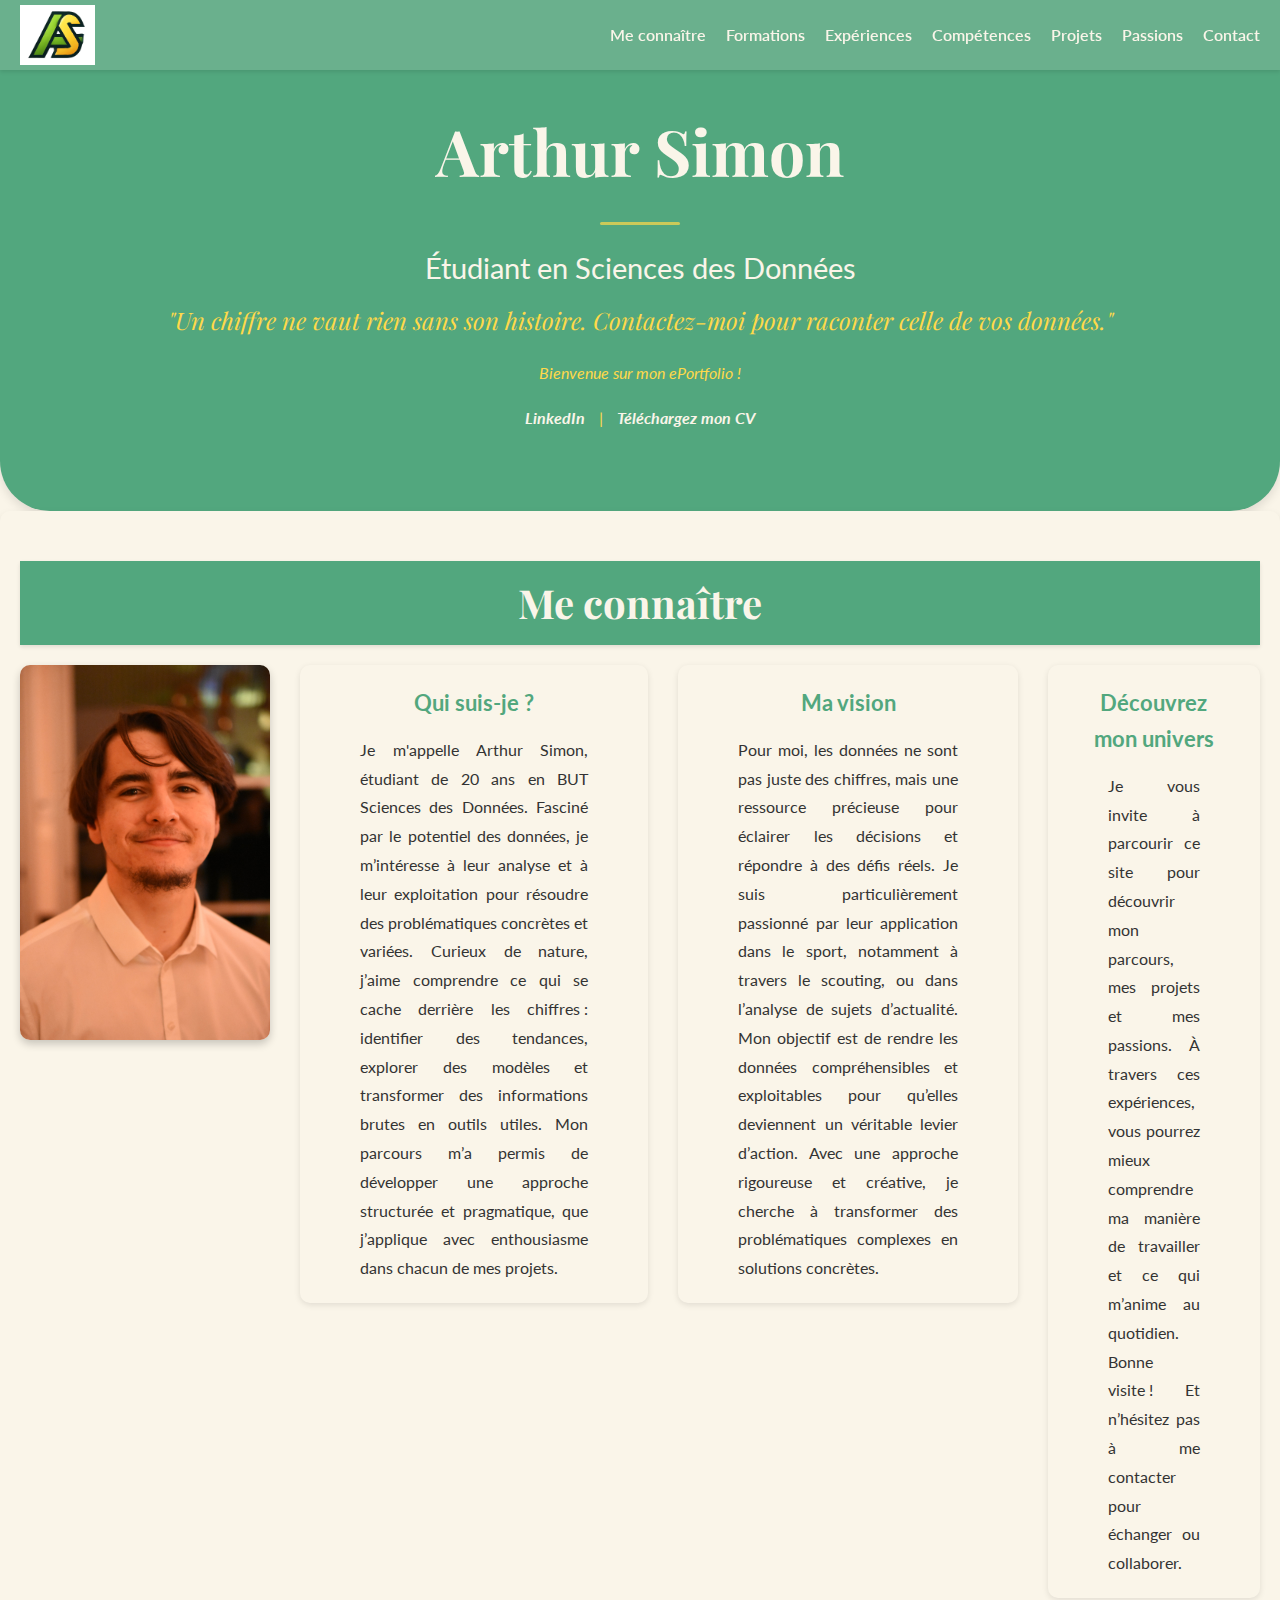
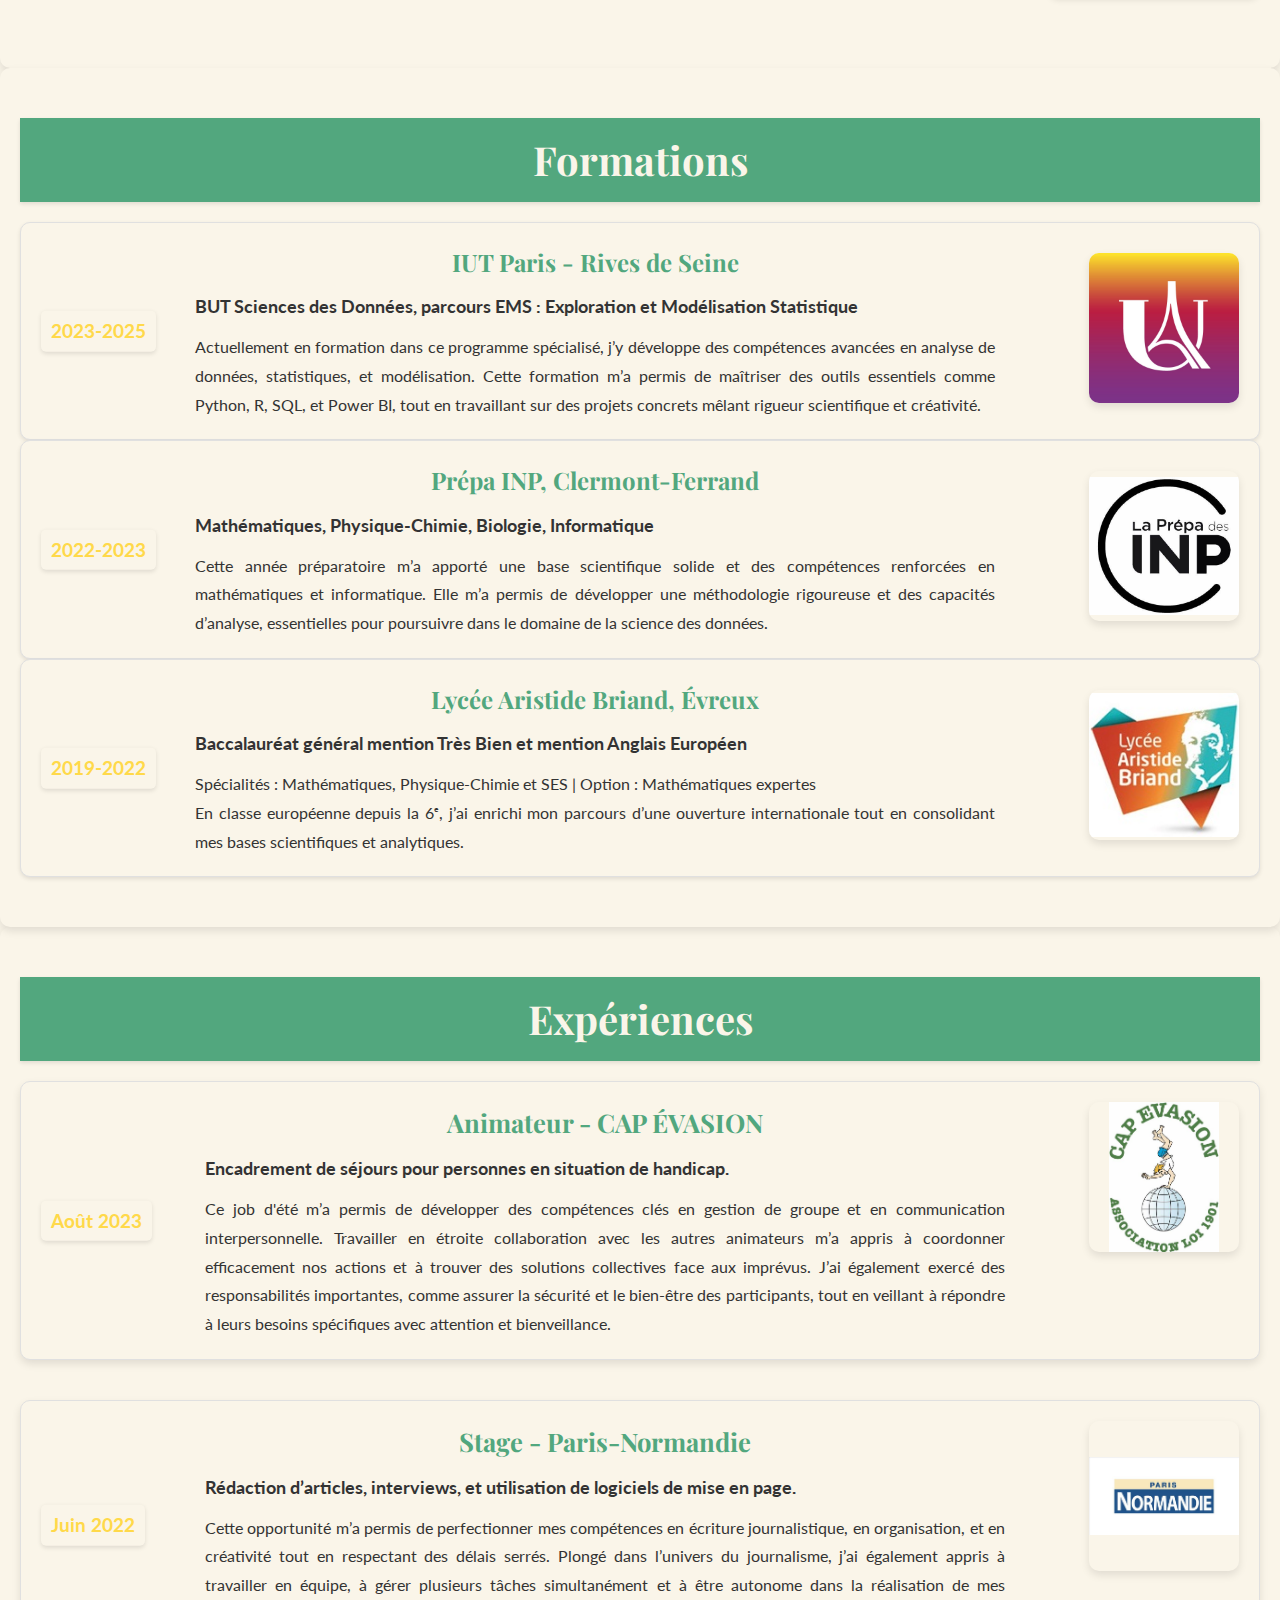
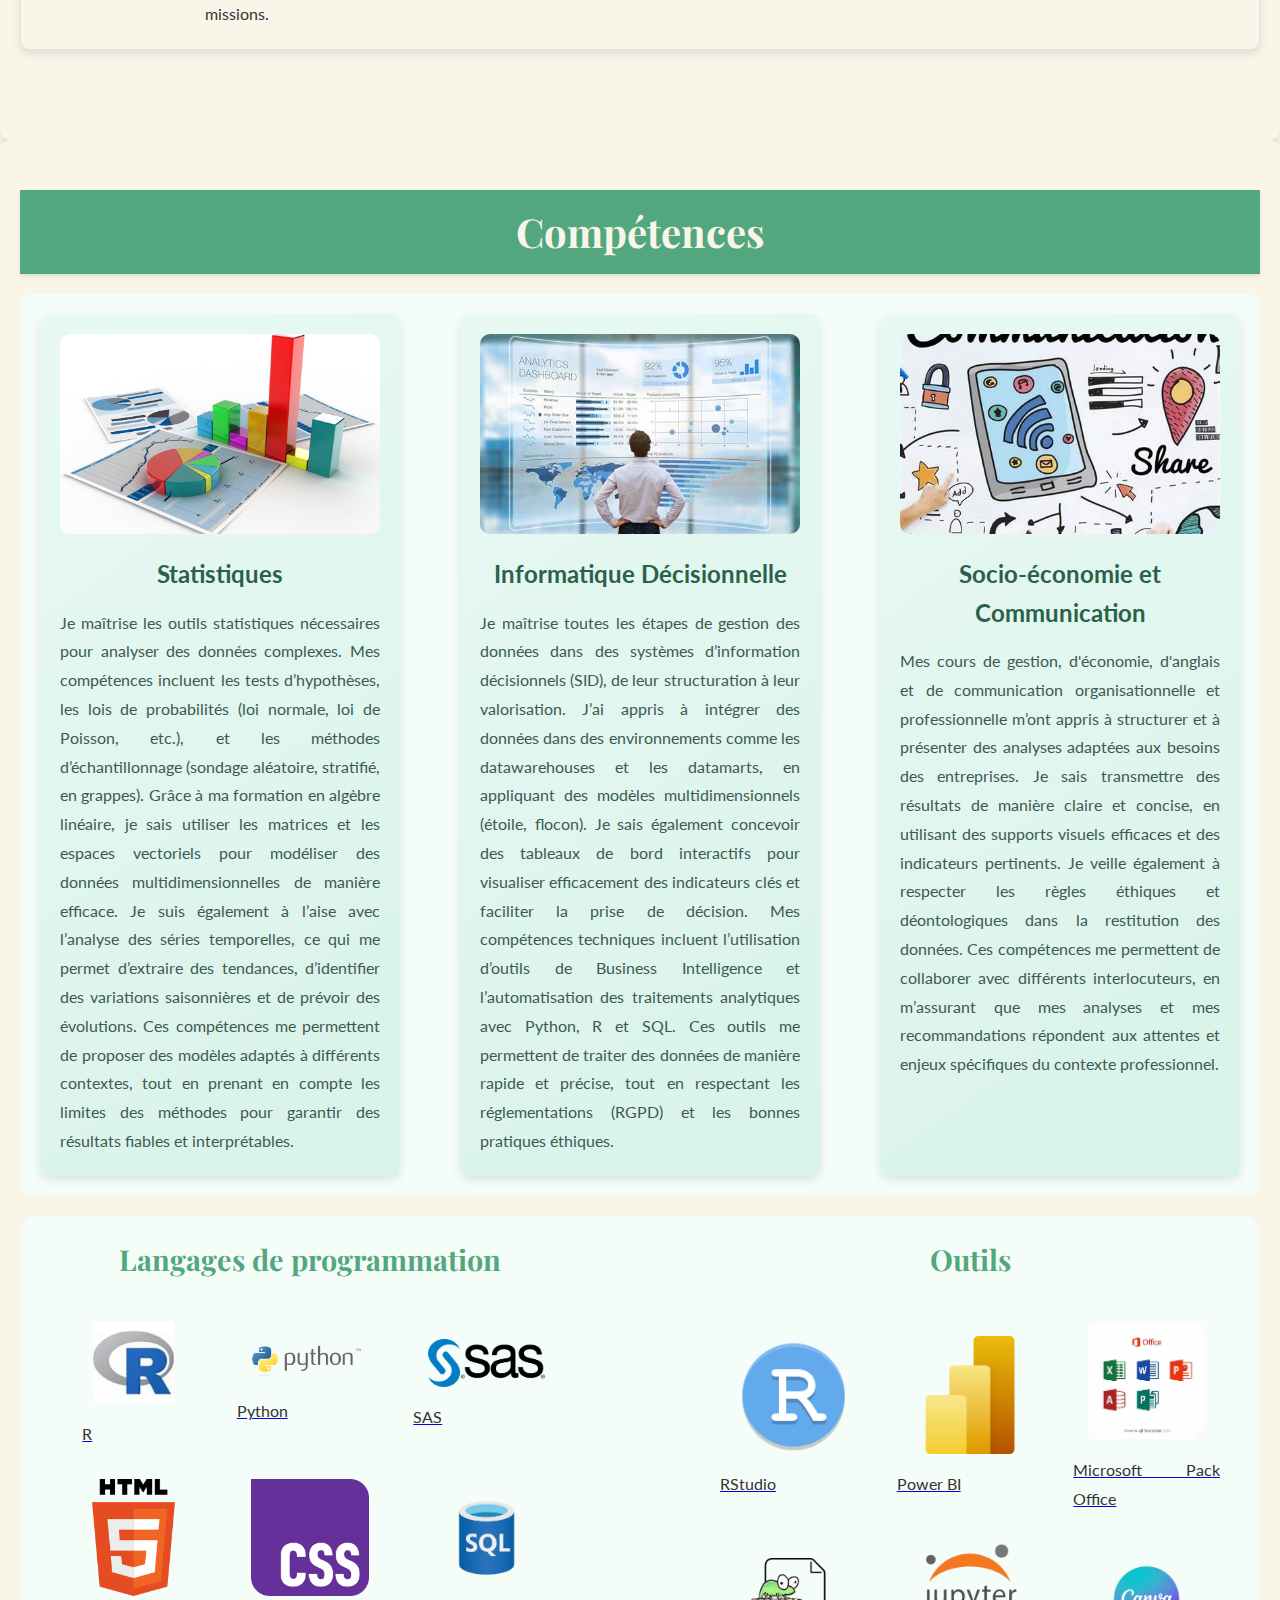
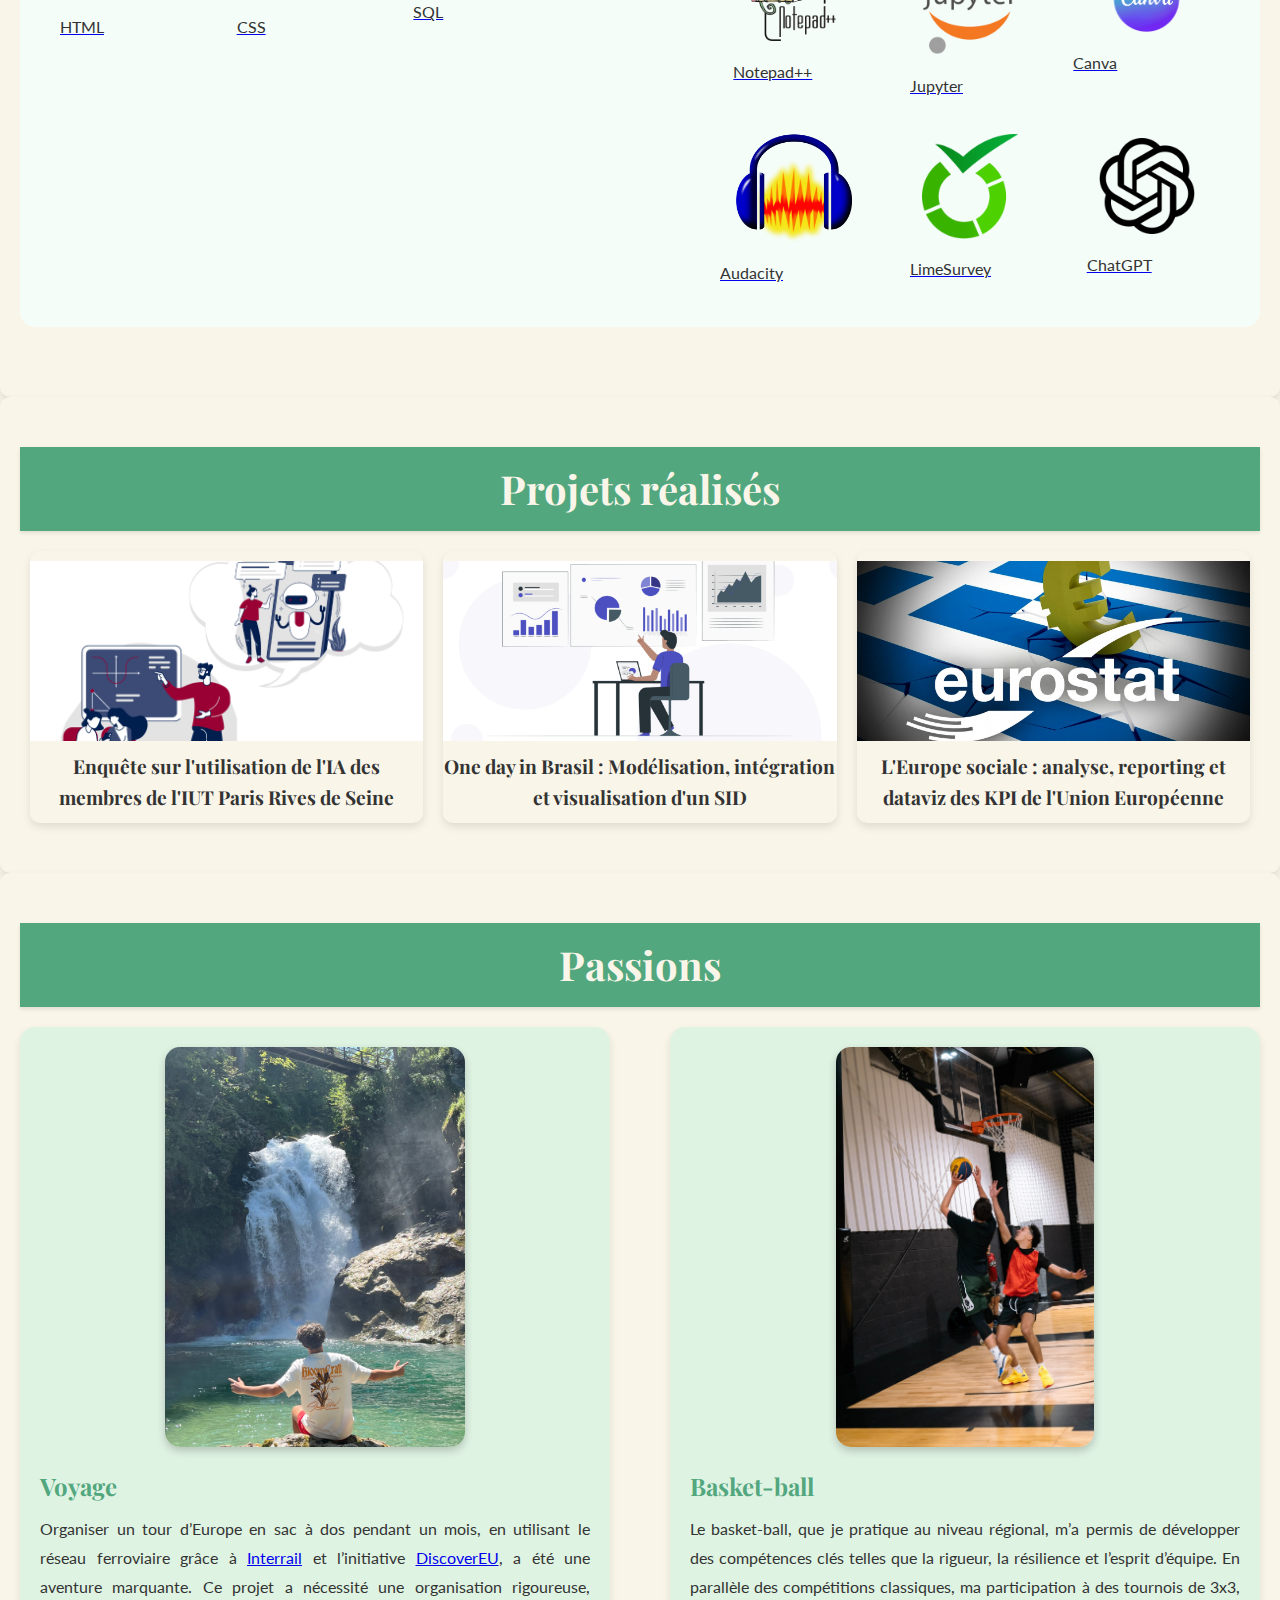
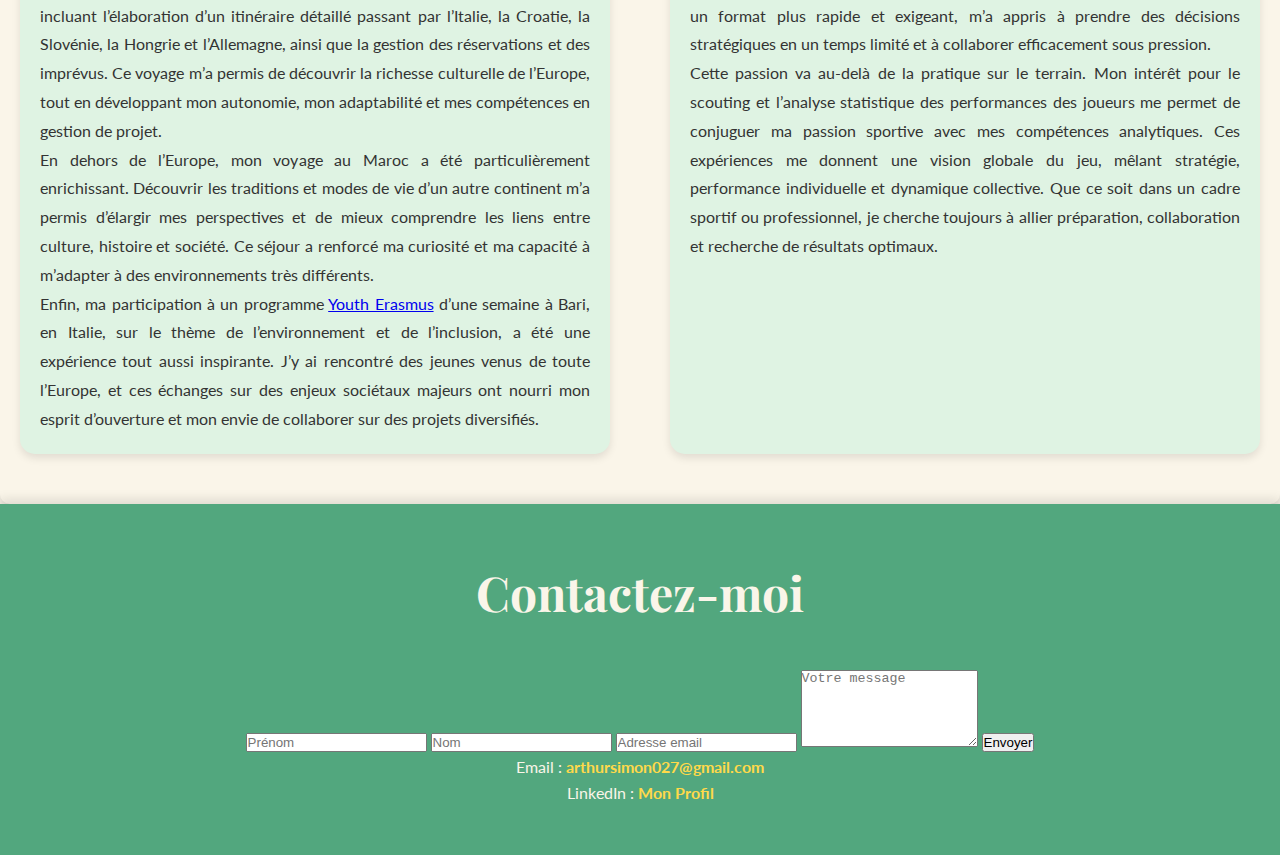
==== index.html @ aa85c860 "Update index.html" ====
<!DOCTYPE html>
<html lang="fr">
<head>
    <title>Mon Portfolio</title>
    <meta charset="UTF-8">
    <meta name="viewport" content="width=device-width, initial-scale=1.0">
    <meta name="description" content="Portfolio personnel avec animations modernes mettant en avant mes compétences et projets.">
    <link rel="stylesheet" href="CSS/style.css"> <!-- Lien vers le fichier CSS -->
    <link rel="stylesheet" href="https://cdnjs.cloudflare.com/ajax/libs/font-awesome/6.0.0-beta2/css/all.min.css">
</head>
<body>
    <div id="conteneur-principal">
        <!-- En-tête avec animation -->
        <header class="header-anim">
            <div class="header-content">
                <h1>Arthur Simon</h1>
                <div class="separator"></div> <!-- Barre séparatrice plus longue -->
                <h2 class="sub-title">Étudiant en Sciences des Données</h2>
                <p class="tagline">"Un chiffre ne vaut rien sans son histoire. Contactez-moi pour raconter celle de vos données."</p>
                <p class="welcome-text">Bienvenue sur mon ePortfolio !</p>
                <p>
                    <a href="https://www.linkedin.com/in/arthur-simon-333176282/" target="_blank">LinkedIn</a> | 
                    <a href="CV_ARTHUR_SIMON_PORTFOLIO.pdf" target="_blank">Téléchargez mon CV</a>
                </p>
            </div>
        </header>

        <!-- Navigation animée -->
        <nav>
            <div class="nav-container">
                <!-- Logo (à gauche) -->
                <div class="logo-container">
                    <a href="#conteneur-principal">
                        <img src="Images/Logo.png" alt="Logo Arthur Simon">
                    </a>
                </div>
                <!-- Menu Hamburger -->
                <input type="checkbox" id="check" />
                <ul class="nav-links">
                    <li><a href="#about">Me connaître</a></li>
                    <li><a href="#formations">Formations</a></li>
                    <li><a href="#experiences">Expériences</a></li>
                    <li><a href="#skills">Compétences</a></li>
                    <li><a href="#projects">Projets</a></li>
                    <li><a href="#passions">Passions</a></li>
                    <li><a href="#contact">Contact</a></li>
                    <label for="check" class="close-menu"><i class="fas fa-times"></i></label>
                </ul>
                <label for="check" class="open-menu"><i class="fas fa-bars"></i></label>
            </div>
        </nav>



        <!-- Section Présentation -->
		<section id="about" class="section-anim">
			<div class="section-title">Me connaître</div> <!-- Bande verte -->
			<div class="about-container">
				<img src="Images/MOI2.jpg" alt="Photo d'Arthur Simon" class="id-photo">
					<div class="about-item">
						<h3>Qui suis-je ?</h3>
						<p>Je m'appelle Arthur Simon, étudiant de 20 ans en BUT Sciences des Données. Fasciné par le potentiel des données, je m’intéresse à leur analyse et à leur exploitation pour résoudre des problématiques concrètes et variées.

Curieux de nature, j’aime comprendre ce qui se cache derrière les chiffres : identifier des tendances, explorer des modèles et transformer des informations brutes en outils utiles. Mon parcours m’a permis de développer une approche structurée et pragmatique, que j’applique avec enthousiasme dans chacun de mes projets.</p>
					</div>
					<div class="about-item">
						<h3>Ma vision</h3>
						<p>Pour moi, les données ne sont pas juste des chiffres, mais une ressource précieuse pour éclairer les décisions et répondre à des défis réels. Je suis particulièrement passionné par leur application dans le sport, notamment à travers le scouting, ou dans l’analyse de sujets d’actualité.

Mon objectif est de rendre les données compréhensibles et exploitables pour qu’elles deviennent un véritable levier d’action. Avec une approche rigoureuse et créative, je cherche à transformer des problématiques complexes en solutions concrètes.</p>
					</div>
					<div class="about-item">
						<h3>Découvrez mon univers</h3>
						<p> Je vous invite à parcourir ce site pour découvrir mon parcours, mes projets et mes passions. À travers ces expériences, vous pourrez mieux comprendre ma manière de travailler et ce qui m’anime au quotidien.

Bonne visite ! Et n’hésitez pas à me contacter pour échanger ou collaborer.
						</p>
					</div>
			</div>
		</section>




        <!-- Section Formations -->
		
		<section id="formations" class="section-anim">
			<div class="section-title">Formations</div>

			<!-- Élément de formation 1 -->
			<div class="timeline-item">
				<div class="timeline-date">2023-2025</div>
				<div class="timeline-content">
					<h3>IUT Paris - Rives de Seine</h3>
					<p class="highlighted-text">BUT Sciences des Données, parcours EMS : Exploration et Modélisation Statistique</p>
					<p>
						Actuellement en formation dans ce programme spécialisé, j’y développe des compétences avancées en analyse de données, statistiques, et modélisation. 
						Cette formation m’a permis de maîtriser des outils essentiels comme Python, R, SQL, et Power BI, tout en travaillant sur des projets concrets mêlant 
						rigueur scientifique et créativité.
					</p>
				</div>
				<a href="https://iutparis-seine.u-paris.fr/" target="_blank">
					<img src="Images/IUT.jpg" alt="Logo IUT Paris Rives de Seine" class="timeline-image">
				</a>
			</div>

			<!-- Élément de formation 2 -->
			<div class="timeline-item">
				<div class="timeline-date">2022-2023</div>
				<div class="timeline-content">
					<h3>Prépa INP, Clermont-Ferrand</h3>
					<p class="highlighted-text">Mathématiques, Physique-Chimie, Biologie, Informatique</p>
					<p>
						Cette année préparatoire m’a apporté une base scientifique solide et des compétences renforcées en mathématiques et informatique. 
						Elle m’a permis de développer une méthodologie rigoureuse et des capacités d’analyse, essentielles pour poursuivre dans le domaine de 
						la science des données.
					</p>
				</div>
				<a href="https://www.clermont-auvergne-inp.fr/la-prepa-des-inp/" target="_blank">
					<img src="Images/INP.jpg" alt="Logo Prépa INP Clermont-Ferrand" class="timeline-image">
				</a>
			</div>

			<!-- Élément de formation 3 -->
			<div class="timeline-item">
				<div class="timeline-date">2019-2022</div>
				<div class="timeline-content">
					<h3>Lycée Aristide Briand, Évreux</h3>
					<p class="highlighted-text">Baccalauréat général mention Très Bien et mention Anglais Européen</p>
					<p>
						Spécialités : Mathématiques, Physique-Chimie et SES | Option : Mathématiques expertes <br>
						En classe européenne depuis la 6ᵉ, j’ai enrichi mon parcours d’une ouverture internationale tout en consolidant mes bases 
						scientifiques et analytiques.
					</p>
				</div>
				<a href="https://briand.lycee.ac-normandie.fr/" target="_blank">
					<img src="Images/ARISTIDE.jpg" alt="Logo Lycée Aristide Briand" class="timeline-image">
				</a>
			</div>
		</section>



        <!-- Section Expériences -->

		<section id="experiences">
			<div class="section-title">Expériences</div>

			<!-- Première expérience -->
			<div class="experience-item">
				<div class="experience-date">
					Août 2023
				</div>
				<div class="experience-content">
					<h3>Animateur - CAP ÉVASION</h3>
					<p class="highlighted-text">Encadrement de séjours pour personnes en situation de handicap.</p>
					<p> Ce job d'été m’a permis de développer des compétences clés en gestion de groupe et en communication interpersonnelle. Travailler en étroite collaboration avec les autres animateurs m’a appris à coordonner efficacement nos actions et à trouver des solutions collectives face aux imprévus. J’ai également exercé des responsabilités importantes, comme assurer la sécurité et le bien-être des participants, tout en veillant à répondre à leurs besoins spécifiques avec attention et bienveillance.</p>
				</div>
				<a href="https://www.cap-evasion.fr/" target="_blank">
					<img src="Images/CAP.jpg" alt="Logo CAP ÉVASION" class="experience-image">
				</a>
			</div>

			<!-- Deuxième expérience -->
			<div class="experience-item">
				<div class="experience-date">
					Juin 2022
				</div>
				<div class="experience-content">
					<h3>Stage - Paris-Normandie</h3>
					<p class="highlighted-text">Rédaction d’articles, interviews, et utilisation de logiciels de mise en page.</p>
					<p>Cette opportunité m’a permis de perfectionner mes compétences en écriture journalistique, en organisation, et en créativité tout en respectant des délais serrés. Plongé dans l’univers du journalisme, j’ai également appris à travailler en équipe, à gérer plusieurs tâches simultanément et à être autonome dans la réalisation de mes missions.</p>
				</div>
				<a href="https://www.paris-normandie.fr" target="_blank">
					<img src="Images/PN.jpg" alt="Logo Paris-Normandie" class="experience-image">
				</a>
			</div>
		</section>


		<!-- Section Compétences -->
		<section id="skills" class="section-anim">
			<div class="section-title">Compétences</div>
			<div class="skills-container">
				<!-- Bloc 1 -->
				<div class="skill-block">
					<img src="Images/STAT.jpg" alt="Statistiques" class="skill-image">
					<h3>Statistiques</h3>
					<p>Je maîtrise les outils statistiques nécessaires pour analyser des données complexes. Mes compétences incluent les tests d’hypothèses, les lois de probabilités (loi normale, loi de Poisson, etc.), et les méthodes d’échantillonnage (sondage aléatoire, stratifié, en grappes). Grâce à ma formation en algèbre linéaire, je sais utiliser les matrices et les espaces vectoriels pour modéliser des données multidimensionnelles de manière efficace.

Je suis également à l’aise avec l’analyse des séries temporelles, ce qui me permet d’extraire des tendances, d’identifier des variations saisonnières et de prévoir des évolutions. Ces compétences me permettent de proposer des modèles adaptés à différents contextes, tout en prenant en compte les limites des méthodes pour garantir des résultats fiables et interprétables.</p>
				</div>
				<!-- Bloc 2 -->
				<div class="skill-block">
					<img src="Images/ID.jpg" alt="Informatique Décisionnelle" class="skill-image">
					<h3>Informatique Décisionnelle</h3>
					<p>Je maîtrise toutes les étapes de gestion des données dans des systèmes d’information décisionnels (SID), de leur structuration à leur valorisation. J’ai appris à intégrer des données dans des environnements comme les datawarehouses et les datamarts, en appliquant des modèles multidimensionnels (étoile, flocon). Je sais également concevoir des tableaux de bord interactifs pour visualiser efficacement des indicateurs clés et faciliter la prise de décision.

Mes compétences techniques incluent l’utilisation d’outils de Business Intelligence et l’automatisation des traitements analytiques avec Python, R et SQL. Ces outils me permettent de traiter des données de manière rapide et précise, tout en respectant les réglementations (RGPD) et les bonnes pratiques éthiques.

</p>
				</div>
				<!-- Bloc 3 -->
				<div class="skill-block">
					<img src="Images/COM.jpg" alt="Socio-économie et Communication" class="skill-image">
					<h3>Socio-économie et Communication</h3>
					<p>Mes cours de gestion, d'économie, d'anglais et de communication organisationnelle et professionnelle m’ont appris à structurer et à présenter des analyses adaptées aux besoins des entreprises. Je sais transmettre des résultats de manière claire et concise, en utilisant des supports visuels efficaces et des indicateurs pertinents.

Je veille également à respecter les règles éthiques et déontologiques dans la restitution des données. Ces compétences me permettent de collaborer avec différents interlocuteurs, en m’assurant que mes analyses et mes recommandations répondent aux attentes et enjeux spécifiques du contexte professionnel.</p>
				</div>
			</div>

			<!-- Conteneur global pour Langages et Outils -->
			<div class="skills-container">
				<!-- Langages de programmation -->
				<div class="skills-section">
					<h3 class="skills-title">Langages de programmation</h3>
					<div class="logos-container">
						<div class="logo-item">
							<a href="https://fr.wikipedia.org/wiki/R_(langage)" target="_blank">
								<img src="Images/R.jpg" alt="R Logo">
								<p>R</p>
							</a>
						</div>
						<div class="logo-item">
							<a href="https://fr.wikipedia.org/wiki/Python_(langage)" target="_blank">
								<img src="Images/Python.png" alt="Python Logo">
								<p>Python</p>
							</a>
						</div>
						<div class="logo-item">
							<a href="https://fr.wikipedia.org/wiki/SAS_(langage)" target="_blank">
								<img src="Images/SAS.png" alt="SAS Logo">
								<p>SAS</p>
							</a>
						</div>
						<div class="logo-item">
							<a href="https://fr.wikipedia.org/wiki/Hypertext_Markup_Language" target="_blank">
								<img src="Images/HTML.png" alt="HTML Logo">
								<p>HTML</p>
							</a>
						</div>
						<div class="logo-item">
							<a href="https://fr.wikipedia.org/wiki/Feuilles_de_style_en_cascade" target="_blank">
								<img src="Images/CSS.png" alt="CSS Logo">
								<p>CSS</p>
							</a>
						</div>
						<div class="logo-item">
							<a href="https://fr.wikipedia.org/wiki/Structured_Query_Language" target="_blank">
								<img src="Images/SQL.png" alt="SQL Logo">
								<p>SQL</p>
							</a>
						</div>
					</div>
				</div>

				<!-- Outils -->
				<div class="skills-section">
					<h3 class="skills-title">Outils</h3>
					<div class="logos-container">
						<div class="logo-item">
							<a href="https://fr.wikipedia.org/wiki/RStudio" target="_blank">
								<img src="Images/R.png" alt="R Logo">
								<p>RStudio</p>
							</a>
						</div>
						<div class="logo-item">
							<a href="https://fr.wikipedia.org/wiki/Microsoft_Power_BI" target="_blank">
								<img src="Images/PowerBI.png" alt="Power BI Logo">
								<p>Power BI</p>
							</a>
						</div>
						<div class="logo-item">
							<a href="https://fr.wikipedia.org/wiki/Microsoft_Office" target="_blank">
								<img src="Images/OFFICE.jpg" alt="Pack Office Logo">
								<p>Microsoft Pack Office</p>
							</a>
						</div>
						<div class="logo-item">
							<a href="https://fr.wikipedia.org/wiki/Notepad%2B%2B" target="_blank">
								<img src="Images/NOTEPAD.png" alt="NOTEPAD Logo">
								<p>Notepad++</p>
							</a>
						</div>
						<div class="logo-item">
							<a href="https://fr.wikipedia.org/wiki/Jupyter" target="_blank">
								<img src="Images/JUPYTER.png" alt="Jupyter Logo">
								<p>Jupyter</p>
							</a>
						</div>
						<div class="logo-item">
							<a href="https://fr.wikipedia.org/wiki/Canva" target="_blank">
								<img src="Images/CANVA.png" alt="Canva Logo">
								<p>Canva</p>
							</a>
						</div>
						<div class="logo-item">
							<a href="https://fr.wikipedia.org/wiki/Audacity" target="_blank">
								<img src="Images/AUDACITY.png" alt="Audacity Logo">
								<p>Audacity</p>
							</a>
						</div>
						<div class="logo-item">
							<a href="https://fr.wikipedia.org/wiki/LimeSurvey" target="_blank">
								<img src="Images/LIMESURVEY.png" alt="LimeSurvey Logo">
								<p>LimeSurvey</p>
							</a>
						</div>
						<div class="logo-item">
							<a href="https://fr.wikipedia.org/wiki/ChatGPT" target="_blank">
								<img src="Images/ChatGPT.png" alt="ChatGPT Logo">
								<p>ChatGPT</p>
							</a>
						</div>
					</div>
				</div>
			</div>
		</section>


        <!-- Section Projets -->
		<section id="projects" class="section-anim">
				<div class="section-title"> Projets réalisés </div>
				<div class="projects-grid">
					<!-- Projet 1 -->
					<div class="project-card">
						<a href="projet1.html" target="_blank">
							<div class="project-image" style="background-image: url('Images/IA.png');"></div>
							<h3>Enquête sur l'utilisation de l'IA des membres de l'IUT Paris Rives de Seine</h3>
						</a>
					</div>
					<!-- Projet 2 -->
					<div class="project-card">
						<a href="projet2.html" target="_blank">
							<div class="project-image" style="background-image: url('Images/REPORTING.png');"></div>
							<h3>One day in Brasil : Modélisation, intégration et visualisation d'un SID</h3>
						</a>
					</div>
					<!-- Projet 3 -->
					<div class="project-card">
						<a href="projet3.html" target="_blank">
							<div class="project-image" style="background-image: url('Images/UE.jpg');"></div>
							<h3>L'Europe sociale : analyse, reporting et dataviz des KPI de l'Union Européenne</h3>
						</a>
					</div>
				</div>
			</section>

        <!-- Section Passions -->
		<section id="passions" class="section-anim">
			<div class="section-title">Passions</div>

			<div class="passions-container">
				<!-- Première passion -->
				<div class="passion">
					<img src="Images/VOYAGE1.jpeg" alt="Voyage" class="passion-image">
					<div class="passion-content">
						<h3>Voyage</h3>
						<p>
							Organiser un tour d’Europe en sac à dos pendant un mois, en utilisant le réseau ferroviaire grâce à
							<a href="https://www.interrail.eu/" target="_blank">Interrail</a> et l’initiative
							<a href="https://europa.eu/youth/discovereu_fr" target="_blank">DiscoverEU</a>, a été une aventure marquante.
							Ce projet a nécessité une organisation rigoureuse, incluant l’élaboration d’un itinéraire détaillé passant par
							l’Italie, la Croatie, la Slovénie, la Hongrie et l’Allemagne, ainsi que la gestion des réservations et des imprévus.
							Ce voyage m’a permis de découvrir la richesse culturelle de l’Europe, tout en développant mon autonomie, mon
							adaptabilité et mes compétences en gestion de projet.
						</p>
						<p>
							En dehors de l’Europe, mon voyage au Maroc a été particulièrement enrichissant. Découvrir les traditions et modes
							de vie d’un autre continent m’a permis d’élargir mes perspectives et de mieux comprendre les liens entre culture,
							histoire et société. Ce séjour a renforcé ma curiosité et ma capacité à m’adapter à des environnements très différents.
						</p>
						<p>
							Enfin, ma participation à un programme <a href="https://erasmus-plus.ec.europa.eu/" target="_blank">Youth Erasmus</a>
							d’une semaine à Bari, en Italie, sur le thème de l’environnement et de l’inclusion, a été une expérience tout aussi
							inspirante. J’y ai rencontré des jeunes venus de toute l’Europe, et ces échanges sur des enjeux sociétaux majeurs
							ont nourri mon esprit d’ouverture et mon envie de collaborer sur des projets diversifiés.
						</p>
					</div>
				</div>

				<!-- Deuxième passion -->
				<div class="passion">
					<img src="Images/BASKET2.jpg" alt="Basket-ball" class="passion-image">
					<div class="passion-content">
						<h3>Basket-ball</h3>
						<p>
							Le basket-ball, que je pratique au niveau régional, m’a permis de développer des compétences clés telles que la
							rigueur, la résilience et l’esprit d’équipe. En parallèle des compétitions classiques, ma participation à des
							tournois de 3x3, un format plus rapide et exigeant, m’a appris à prendre des décisions stratégiques en un temps
							limité et à collaborer efficacement sous pression.
						</p>
						<p>
							Cette passion va au-delà de la pratique sur le terrain. Mon intérêt pour le scouting et l’analyse statistique des
							performances des joueurs me permet de conjuguer ma passion sportive avec mes compétences analytiques. Ces expériences
							me donnent une vision globale du jeu, mêlant stratégie, performance individuelle et dynamique collective. Que ce soit
							dans un cadre sportif ou professionnel, je cherche toujours à allier préparation, collaboration et recherche de
							résultats optimaux.
						</p>
					</div>
				</div>
			</div>
		</section>


        <!-- Section Contact -->
        <footer id="contact" class="footer-anim">
            <h2>Contactez-moi</h2>
            <form action="https://formspree.io/f/mwpvpzpq" method="POST" class="contact-form">
                <input type="text" name="prenom" placeholder="Prénom" required>
                <input type="text" name="nom" placeholder="Nom" required>
                <input type="email" name="email" placeholder="Adresse email" required>
                <textarea name="message" placeholder="Votre message" rows="5" required></textarea>
                <button type="submit">Envoyer</button>
            </form>
            <div class="contact-info">
                <p>Email : <a href="mailto:arthursimon027@gmail.com">arthursimon027@gmail.com</a></p>
                <p>LinkedIn : <a href="https://www.linkedin.com/in/arthur-simon-333176282/" target="_blank">Mon Profil</a></p>
            </div>
        </footer>
    </div>
</body>
</html>
---- CSS/style.css ----
/* Importation des polices Google Fonts */
@import url('https://fonts.googleapis.com/css2?family=Playfair+Display:wght@700&family=Lato:wght@400;600&display=swap');

/* Réinitialisation */
* {
    margin: 0;
    padding: 0;
    box-sizing: border-box;
}

/* Corps de la page */
body {
    font-family: 'Lato', sans-serif; /* Police moderne */
    background-color: #FAF5E9; /* Ivoire */
    color: #333; /* Gris foncé pour le texte */
    line-height: 1.6;
    overflow-x: hidden;
}

/* Conteneur principal */
#conteneur-principal {
    width: 100%; /* Prend toute la largeur de la fenêtre */
    margin: 0; /* Supprime les marges autour */
    padding: 0; /* Supprime les espacements inutiles */
}

/* Sections pour uniformiser avec la page projet */
section {
    width: 100%; /* Prend toute la largeur disponible */
    padding: 70px 20px; /* Espacement interne */
    text-align: center;
    background-color: #FAF5E9; /* Fond ivoire */
    margin-bottom: 20px; /* Espacement entre les sections */
    border-radius: 0; /* Supprime les coins arrondis pour correspondre */
    box-shadow: none; /* Supprime les ombres pour un style plus simple */
}


/* En-tête */
header {
    text-align: center;
    padding: 100px 20px 80px;
    background-color: #52A77E; /* Vert doux */
    color: #FAF5E9; /* Ivoire */
}

/* Effet pour le prénom */
header h1 {
    font-family: 'Playfair Display', serif; /* Police élégante */
    font-size: 4rem; /* Taille du prénom */
    font-weight: bold;
    color: #FAF5E9; /* Couleur ivoire */
    margin-bottom: 10px;
    position: relative; /* Nécessaire pour l'effet */
    animation: subtle-glow-header 3s infinite; /* Animation douce */
}

/* Effet pour le sous-titre */
header h2 {
    font-family: 'Lato', sans-serif; /* Police moderne */
    font-size: 1.8rem;
    color: #FAF5E9; /* Couleur ivoire */
    font-weight: 400;
    margin-bottom: 10px;
    position: relative; /* Nécessaire pour l'effet */
    animation: subtle-glow-header 3s infinite; /* Animation douce */
}

/* Animation subtile de glow pour le header */
@keyframes subtle-glow-header {
    0%, 100% {
        text-shadow: 0 0 5px rgba(255, 255, 255, 0.6), 
                     0 0 10px rgba(144, 238, 144, 0.5), 
                     0 0 15px rgba(34, 139, 34, 0.4); /* Vert doux */
    }
    50% {
        text-shadow: 0 0 10px rgba(255, 255, 255, 0.9), 
                     0 0 20px rgba(144, 238, 144, 0.7), 
                     0 0 30px rgba(34, 139, 34, 0.5); /* Vert accentué */
    }
}


header p {
    font-family: 'Lato', sans-serif; /* Police lisible pour le texte de bienvenue */
    font-size: 1rem;
    margin-top: 20px;
    font-style: italic;
    color: #FFD94A; /* Jaune doux */
}

header .separator {
    width: 80px;
    height: 3px;
    background-color: #FFD94A; /* Jaune doux pour le séparateur */
    margin: 20px auto;
    border-radius: 5px;
}


/* Barre de navigation */
nav {
    background-color: #6AB08D; /* Couleur verte claire */
    position: fixed; /* Fixe la barre en haut */
    top: 0;
    width: 100%; /* Prend toute la largeur */
    z-index: 1000; /* Toujours visible au-dessus du contenu */
    box-shadow: 0 2px 4px rgba(0, 0, 0, 0.1); /* Ombre subtile */
    height: 70px; /* Hauteur fixe */
    display: flex;
    justify-content: space-between; /* Logo à gauche, menu ou hamburger à droite */
    align-items: center; /* Centre verticalement les éléments */
    padding: 0 20px;
}

/* Conteneur pour aligner le logo et les liens */
.nav-container {
    display: flex;
    justify-content: space-between; /* Logo à gauche, menu ou hamburger à droite */
    align-items: center;
    width: 100%; /* Étire le conteneur sur toute la largeur */
}

/* Logo */
.logo-container img {
    height: 50px; /* Taille du logo */
    width: auto; /* Conserve les proportions */
}

/* Bouton menu hamburger */
.open-menu {
    display: none; /* Caché sur grands écrans */
    font-size: 2rem;
    color: #FAF5E9;
    cursor: pointer;
    z-index: 1100;
}

/* Liens de navigation */
.nav-links {
    display: flex; /* Alignement horizontal par défaut */
    justify-content: center; /* Centre les liens horizontalement */
    align-items: center;
    list-style: none;
    gap: 20px;
    transition: transform 0.3s ease;
}

/* Liens individuels */
.nav-links li a {
    font-family: 'Lato', sans-serif;
    text-decoration: none;
    color: #FAF5E9;
    font-weight: 600;
    font-size: 1rem;
    text-align: center;
    transition: color 0.3s ease;
}

.nav-links li a:hover {
    color: #FFD94A;
}

/* Masquer les liens sur petits écrans */
@media (max-width: 768px) {
    .nav-links {
        display: none; /* Masquer les liens sur mobile */
        flex-direction: column; /* Les afficher verticalement lorsqu'ils sont visibles */
        position: absolute;
        top: 70px; /* Juste en dessous de la barre de navigation */
        left: 0;
        width: 100%;
        background-color: #6AB08D;
        padding: 20px 0;
        box-shadow: 0 4px 6px rgba(0, 0, 0, 0.1);
    }

    /* Afficher le bouton menu hamburger */
    .open-menu {
        display: block; /* Afficher sur petits écrans */
    }

    /* Afficher les liens et la croix quand le menu est activé */
    input[type="checkbox"]:checked ~ .nav-links {
        display: flex;
    }

    input[type="checkbox"]:checked ~ .close-menu {
        display: block; /* Affiche la croix quand le menu est ouvert */
    }
}

/* Bouton croix (fermeture du menu) */
.close-menu {
    display: none; /* Caché par défaut */
    position: absolute;
    top: 20px;
    right: 20px;
    font-size: 2rem;
    color: #FAF5E9;
    cursor: pointer;
    z-index: 1100;
}

/* Supprimer la checkbox de l'affichage */
input[type="checkbox"] {
    display: none; /* Masque complètement la checkbox */
}

/* Animation du menu (facultative) */
@media (max-width: 768px) {
    .nav-links {
        transform: translateY(-100%);
        transition: transform 0.3s ease;
    }
    input[type="checkbox"]:checked ~ .nav-links {
        transform: translateY(0);
    }
}


/* Sections */
section {
    padding: 70px 20px;
    text-align: center;
    background-color: #FAF5E9; /* Ivoire */
    margin-bottom: 20px;
    border-radius: 10px;
    box-shadow: 0 4px 8px rgba(0, 0, 0, 0.1);
}

section h2 {
    font-family: 'Playfair Display', serif; /* Police élégante pour les titres de section */
    font-size: 2.5rem;
    color: #52A77E; /* Vert doux */
    margin-bottom: 20px;
}

section p {
    text-align: justify;
    font-family: 'Lato', sans-serif; /* Police moderne pour les paragraphes */
    font-size: 1rem;
    max-width: 800px;
    margin: 0 auto;
    line-height: 1.8;
}



/* Style des liens LinkedIn et CV */
header p a {
    font-family: 'Lato', sans-serif; /* Police moderne */
    font-size: 1rem; /* Taille du texte */
    color: #FAF5E9; /* Couleur verte élégante */
    text-decoration: none; /* Supprime le soulignement */
    font-weight: bold; /* Met en gras pour accentuer */
    margin: 0 10px; /* Espacement horizontal entre les liens */
    display: inline-block; /* Les garde sur une ligne */
    transition: color 0.3s ease, transform 0.3s ease, text-shadow 0.3s ease; /* Animation fluide */
}

header p a:hover {
    color: #FFD94A; /* Couleur jaune élégante au survol */
    text-shadow: 0 2px 5px rgba(255, 217, 74, 0.5); /* Glow subtil */
    transform: scale(1.1); /* Agrandissement léger au survol */
}



/* Grille de projets */
.projects-grid {
    display: flex;
    flex-wrap: wrap;
    gap: 20px;
    justify-content: center;
}

.project-card {
    background-color: #FAF5E9; /* Ivoire */
    border-radius: 10px;
    overflow: hidden;
    width: calc(33.333% - 20px);
    box-shadow: 0 4px 8px rgba(0, 0, 0, 0.1);
    transition: transform 0.3s ease, box-shadow 0.3s ease;
}

.project-card:hover {
    transform: translateY(-5px);
    box-shadow: 0 6px 12px rgba(0, 0, 0, 0.2);
}

.project-card a {
    font-family: 'Playfair Display', serif; /* Police élégante */
    font-size: 1.2rem; /* Taille appropriée pour le texte */
    color: #333; /* Couleur neutre et professionnelle */
    text-decoration: none; /* Supprime le soulignement */
    font-weight: bold; /* Texte en gras */
    display: inline-block; /* Garde le texte dans son flux sans affecter les images */
    text-align: center; /* Centre le texte dans son conteneur */
    margin-top: 10px; /* Ajoute un espacement entre l'image et le texte */
    transition: color 0.3s ease, text-shadow 0.3s ease; /* Transition douce au survol */
}

.project-card a:hover {
    color: #52A77E; /* Couleur verte lors du survol */
    text-shadow: 0 2px 5px rgba(82, 167, 126, 0.5); /* Glow subtil */
}

.project-card .project-image {
    height: 180px;
    background-size: cover;
    background-position: center;
}

.project-card h3 {
    font-family: 'Playfair Display', serif; /* Police élégante pour les titres des projets */
    font-size: 1.2rem;
    margin: 10px 0;
}

.project-card p {
    font-size: 0.9rem;
    padding: 0 10px 10px;
}

/* Responsive Design - Petits écrans */
@media (max-width: 768px) {
    .project-card h3 {
        font-size: 1rem; /* Réduction de la taille de la police pour petits écrans */
        line-height: 1.2; /* Réduction de l'interligne pour éviter les débordements */
        word-wrap: break-word; /* Permet le retour à la ligne automatique */
    }

    .project-card {
        padding: 10px; /* Réduction du padding pour gagner de l'espace */
    }
}

/* Responsive Design - Très petits écrans */
@media (max-width: 480px) {
    .project-card h3 {
        font-size: 0.9rem; /* Réduction supplémentaire pour très petits écrans */
    }
}

/* Footer */
footer {
    background-color: #6AB08D; /* Légère nuance de vert */
    text-align: center;
    padding: 20px;
    color: #FAF5E9; /* Ivoire */
}

footer a {
    color: #FFD94A; /* Jaune doux */
    text-decoration: none;
    font-weight: bold;
}

footer a:hover {
    color: #FFF59D; /* Couleur plus claire au survol */
}



/* Header styles */
header .tagline {
    font-family: 'Playfair Display', serif; /* Style élégant */
    font-size: 1.5rem; /* Taille légèrement plus grande */
    font-style: italic;
    color: #FFD94A; /* Jaune doux pour attirer l’attention */
    margin-top: 10px;
    margin-bottom: 20px;
    animation: fade-in 2s ease-in-out; /* Animation pour l’apparition */
}

/* Animation for tagline */
@keyframes fade-in {
    from {
        opacity: 0;
        transform: translateY(20px);
    }
    to {
        opacity: 1;
        transform: translateY(0);
    }
}


/* Photo dans la section "Me connaître" */


/* Conteneur Flex pour l'image et le texte */
.about-container {
    display: flex;
    align-items: flex-start; /* Aligne le texte et l'image en haut */
    justify-content: flex-start; /* Aligne les éléments à gauche */
    gap: 30px; /* Espacement entre l'image et le texte */
    margin: 20px 0;
}

/* Image */
.id-photo {
    max-width: 250px; /* Largeur maximale de l'image */
    height: auto; /* Maintient les proportions */
    border-radius: 10px; /* Coins arrondis */
    box-shadow: 0 4px 8px rgba(0, 0, 0, 0.2); /* Ajoute une ombre subtile */
    flex-shrink: 0; /* Empêche l'image de rétrécir */
}

.about-item {
    background-color: #FAF5E9; /* Fond ivoire */
    padding: 20px 30px; /* Espacement interne */
    border-radius: 10px; /* Coins arrondis */
    box-shadow: 0 2px 6px rgba(0, 0, 0, 0.1); /* Ombre légère */
}

/* Sous-titres */
.about-item h3 {
    margin-bottom: 15px; /* Espacement sous le sous-titre */
    font-size: 1.4rem; /* Taille légèrement augmentée */
    color: #52A77E; /* Vert doux */
    text-align: center; /* Centrage des sous-titres */
    font-weight: bold;
}

/* Texte des paragraphes */
.about-item p {
    margin: 0 auto; /* Centre le texte dans son conteneur */
    line-height: 1.8; /* Espacement entre les lignes */
    text-align: justify; /* Justifie le texte pour qu'il occupe toute la largeur */
    color: #333; /* Couleur du texte */
    max-width: 100%; /* S'assure que le texte occupe toute la largeur disponible */
    padding: 0 30px; /* Ajoute un padding interne pour éviter que le texte touche les bords */
    word-wrap: break-word; /* Évite que les mots très longs ne débordent */
}



/* Responsive Design */
@media (max-width: 768px) {
    .about-container {
        flex-direction: column; /* Empile l'image et le texte */
        align-items: center;
    }

    .id-photo {
        max-width: 100%; /* L'image prend toute la largeur */
        margin-bottom: 20px; /* Espacement sous l'image */
    }   
}



/* Responsive Design */
@media (max-width: 768px) {
    .about-container {
        flex-direction: column; /* Empile l'image et le texte */
        align-items: center; /* Centre les éléments horizontalement */
    }

    .id-photo {
        max-width: 100%; /* L'image s'adapte à la largeur de l'écran */
        margin-bottom: 20px; /* Espacement sous l'image */
    }

    .about-item h3 {
        text-align: center; /* Maintient les sous-titres centrés sur mobile */
    }

    .about-item p {
        text-align: left; /* Garde le texte aligné à gauche */
    }
}

/* Section des compétences */
/* Conteneur global pour Langages et Outils */
.skills-container {
    display: flex;
    justify-content: space-between; /* Sépare les deux sections horizontalement */
    align-items: flex-start; /* Aligne verticalement en haut */
    gap: 60px; /* Espacement horizontal entre les deux sections */
    margin: 40px 0; /* Espacement vertical avec les autres sections */
    flex-wrap: wrap; /* Permet d'ajuster automatiquement les sections si l'écran est plus petit */
}

/* Section individuelle */
.skills-section {
    width: 45%; /* Réduit la largeur pour équilibrer l'espace entre les sections */
    text-align: center; /* Centre les titres */
}

/* Titre des sections (Langages/Outils) */
.skills-title {
    font-family: 'Playfair Display', serif; /* Police élégante */
    font-size: 1.8rem; /* Taille du titre */
    font-weight: bold;
    color: #52A77E; /* Vert doux */
    margin-bottom: 20px; /* Espacement sous le titre */
    text-align: center;
}

/* Conteneur des logos */
.logos-container {
    display: grid; /* Utilisation de la grille pour une répartition optimale */
    grid-template-columns: repeat(auto-fit, minmax(120px, 1fr)); /* Colonnes dynamiques */
    gap: 30px; /* Espacement uniforme entre les éléments */
    justify-items: center; /* Centre chaque élément horizontalement */
    align-items: center; /* Centre chaque élément verticalement */
    padding: 20px; /* Espacement interne autour des logos */
}

/* Style de chaque logo */
.logo-item {
    text-align: center; /* Centre le texte sous chaque logo */
    display: flex;
    flex-direction: column;
    align-items: center; /* Aligne les éléments au centre */
}

/* Image du logo */
.logo-item img {
    width: 80%; /* Les logos occupent 80% de leur conteneur */
    max-width: 150px; /* Limite maximale */
    height: auto; /* Garde les proportions */
    object-fit: contain; /* Assure que l'image ne se déforme pas */
    transition: transform 0.3s ease; /* Animation au survol */
}

/* Effet au survol */
.logo-item img:hover {
    transform: scale(1.1); /* Zoom léger au survol */
}

/* Texte sous les logos */
.logo-item p {
    font-size: 1rem;
    color: #333; /* Couleur du texte */
    margin: 10px 0 0; /* Espacement au-dessus du texte */
}

/* Responsive Design pour les petits écrans */
@media (max-width: 768px) {
    /* Centre le titre */
    .logos-title {
        text-align: center; /* Centre le titre uniquement sur petits écrans */
        font-size: 1.2rem; /* Taille ajustée */
        margin-bottom: 20px; /* Espacement sous le titre */
    }

    /* Conteneur des logos en grille */
    .logos-container {
        grid-template-columns: repeat(2, 1fr); /* Deux colonnes */
        gap: 30px 50px; /* Plus d'espacement : 30px vertical, 50px horizontal */
    }

    /* Style des éléments individuels */
    .logo-item img {
        max-width: 80px; /* Taille réduite pour les petits écrans */
        height: auto; /* Conserve les proportions */
    }

    .logo-item p {
        font-size: 0.9rem; /* Taille réduite du texte */
    }
}



/* Logo (gauche) */
.logo-container img {
    height: 60px; /* Ajuste la hauteur proche de celle de la barre */
    width: auto; /* Conserve les proportions */
    cursor: pointer;
    display: block; /* Évite les marges invisibles */
}



/* Icône de traduction (droite) */
.translate-icon {
    display: flex;
    align-items: center;
}

.translate-img {
    height: 50px; /* Ajuste la hauteur proche de celle de la barre */
    width: auto; /* Conserve les proportions */
    cursor: pointer;
    display: block; /* Évite les marges invisibles */
    background: transparent; /* Supprime tout fond */
}

/* Section "Passions" */
#passions {
    padding: 50px 20px;
    text-align: center;
    background-color: #FAF5E9; /* Fond ivoire doux */
}

#passions h2 {
    font-family: 'Playfair Display', serif;
    font-size: 2.5rem;
    color: #52A77E; /* Vert doux */
    margin-bottom: 40px;
}

/* Conteneur pour les blocs */
.passions-container {
    display: flex;
    flex-wrap: wrap; /* Permet de passer en colonne si nécessaire */
    justify-content: space-between;
    gap: 30px;
}

/* Chaque passion */
.passion {
    flex: 1 1 calc(50% - 30px); /* Deux blocs côte à côte */
    max-width: calc(50% - 30px); /* Limite la largeur à 50% de l'espace */
    background-color: #DFF3E3; /* Vert pâle */
    border-radius: 15px;
    box-shadow: 0 4px 8px rgba(0, 0, 0, 0.1);
    padding: 20px;
    display: flex;
    flex-direction: column;
    align-items: center;
    gap: 20px;
}

/* Images des passions */
.passion-image {
    width: auto; /* La largeur est calculée automatiquement pour respecter le format portrait */
    height: 400px; /* Fixe une hauteur identique pour toutes les images */
    object-fit: cover; /* Remplit l’espace sans déformer l’image */
    border-radius: 15px; /* Coins arrondis */
    box-shadow: 0 4px 8px rgba(0, 0, 0, 0.2); /* Ombre subtile */
    display: block; /* S’assure que l’image est traitée comme un élément bloc */
    margin: 0 auto; /* Centre l’image horizontalement */
}


/* Texte des passions */
.passion-content {
    flex: 1;
    text-align: justify; /* Justification du texte */
}


.passion-content h3 {
    font-size: 1.5rem;
    color: #52A77E; /* Vert doux */
    margin-bottom: 10px;
    font-family: 'Playfair Display', serif;
}

.passion-content p {
    font-family: 'Lato', sans-serif;
    font-size: 1rem;
    color: #333; /* Texte gris foncé */
    line-height: 1.8;
    margin: 0;
}

/* Responsive pour tablettes */
@media (max-width: 768px) {
    .passion {
        flex: 1 1 100%; /* Passe en une colonne */
        max-width: 100%;
    }

    .passion-image {
        max-width: 100%; /* L'image occupe toute la largeur */
        height: auto; /* Conserve les proportions */
    }

    .passion-content h3 {
        font-size: 1.3rem; /* Réduit légèrement le titre */
    }

    .passion-content p {
        font-size: 0.9rem;
    }
}

/* Responsive pour téléphones */
@media (max-width: 480px) {
    .passion {
        padding: 15px;
    }

    .passion-image {
        max-width: 250px; /* Limite maximale pour les très petits écrans */
    }

    .passion-content h3 {
        font-size: 1.2rem;
    }

    .passion-content p {
        font-size: 0.8rem;
    }
}


/* Conteneur des compétences */
.skills-container {
    display: flex;
    flex-wrap: wrap; /* Permet de passer en ligne suivante si l'espace est insuffisant */
    justify-content: space-between; /* Espace équitable entre les blocs */
    align-items: stretch; /* Égalise les hauteurs des blocs */
    gap: 20px; /* Espacement entre les blocs */
    margin-top: 20px;
    margin-bottom: 20px;
    padding: 20px; /* Ajoute du padding pour plus de confort */
    background-color: #f5fdf9; /* Vert pâle pour le fond global */
    border-radius: 15px; /* Coins arrondis pour le conteneur global */
}

/* Style des blocs de compétences */
.skill-block {
    flex: 1; /* Chaque bloc prend une largeur égale */
    min-width: 280px; /* Largeur minimale pour éviter les blocs trop petits */
    max-width: 30%; /* Limite la largeur pour trois blocs équilibrés */
    padding: 20px;
    background: linear-gradient(145deg, #e8f9f3, #d8f3e9); /* Dégradé vert pâle pour un effet doux */
    border-radius: 10px; /* Coins arrondis */
    box-shadow: 0 4px 10px rgba(0, 0, 0, 0.1); /* Ombre légère pour les blocs */
    text-align: center; /* Centrer le contenu des blocs */
    transition: transform 0.3s ease, box-shadow 0.3s ease; /* Animation au survol */
}

/* Animation au survol des blocs */
.skill-block:hover {
    transform: translateY(-10px); /* Soulève légèrement le bloc */
    box-shadow: 0 6px 15px rgba(0, 0, 0, 0.2); /* Accentue l'ombre */
    background: linear-gradient(145deg, #dff5eb, #cfece3); /* Changement subtil au survol */
}

/* Images des compétences */
.skill-block img {
    width: 100%; /* Adapte l'image à la largeur du conteneur */
    height: 200px; /* Hauteur fixe pour toutes les images */
    object-fit: cover; /* Coupe l'image pour remplir sans déformation */
    border-radius: 10px; /* Coins arrondis */
    margin-bottom: 15px; /* Espacement en bas */
}

/* Titres des compétences */
.skill-block h3 {
    font-size: 1.5rem; /* Taille légèrement augmentée pour les titres */
    color: #2b604a; /* Vert foncé pour contraster avec le fond */
    margin-bottom: 15px;
    font-weight: bold;
}

/* Texte des compétences */
.skill-block p {
    font-size: 1rem; /* Taille standard pour un texte lisible */
    line-height: 1.8; /* Meilleure lisibilité grâce à l'espacement des lignes */
    color: #3c5a52; /* Gris-vert doux pour un look moderne et harmonieux */
    text-align: justify; /* Aligne le texte pour une apparence propre */
}

/* Réponse adaptative pour les petits écrans */
@media (max-width: 1200px) { /* Ordinateur portable */
    .skill-block {
        max-width: 45%; /* Affiche deux blocs par ligne */
    }
}

@media (max-width: 768px) { /* Tablettes */
    .skills-container {
        flex-direction: column; /* Les blocs s'empilent sur les petits écrans */
        gap: 20px; /* Espacement vertical entre les blocs */
    }
    .skill-block {
        max-width: 100%; /* Les blocs prennent toute la largeur */
    }
}

@media (max-width: 480px) { /* Téléphones */
    .skills-container {
        padding: 10px; /* Réduit le padding pour les petits écrans */
    }
    .skill-block {
        padding: 15px; /* Réduit l'espace intérieur des blocs */
    }
    .skill-block h3 {
        font-size: 1.3rem; /* Réduit la taille des titres pour les téléphones */
    }
    .skill-block p {
        font-size: 0.9rem; /* Réduit légèrement la taille du texte */
    }
}





/* Section Expériences */

#experiences-section {
    padding: 50px 20px;
    background-color: #FAF5E9; /* Fond ivoire */
}

/* Titre de la section */
#experiences-section h2 {
    font-family: 'Playfair Display', serif;
    font-size: 2.2rem;
    color: #52A77E; /* Vert doux */
    text-align: center;
    margin-bottom: 40px;
}

/* Conteneur de chaque expérience */
.experience-item {
    display: flex;
    align-items: flex-start; /* Aligne les éléments en haut */
    gap: 20px;
    margin-bottom: 40px; /* Espacement entre les expériences */
    padding: 20px;
    background-color: #FAF5E9; /* Même fond que le site */
    border: 1px solid #E0E0E0; /* Bordure subtile */
    border-radius: 10px; /* Coins arrondis */
    box-shadow: 0 4px 8px rgba(0, 0, 0, 0.1); /* Ombre légère */
    position: relative; /* Pour positionner les dates */
    flex-wrap: wrap; /* Adaptabilité pour petits écrans */
    transition: transform 0.3s ease, box-shadow 0.3s ease; /* Animation subtile */
}

/* Effet de survol pour l'expérience */
.experience-item:hover {
    transform: translateY(-5px); /* Légère élévation */
    box-shadow: 0 6px 12px rgba(0, 0, 0, 0.2); /* Ombre accentuée */
}

/* Dates visibles à gauche */
.experience-date {
    position: absolute;
    left: 20px; /* Ajusté pour rester dans le cadre */
    top: 50%;
    transform: translateY(-50%); /* Centre verticalement */
    font-size: 1.2rem;
    font-weight: bold;
    color: #FFD94A; /* Jaune remarquable */
    background-color: #FAF5E9; /* Même couleur de fond */
    padding: 5px 10px; /* Ajoute un padding */
    border-radius: 5px; /* Coins arrondis */
    box-shadow: 0 2px 4px rgba(0, 0, 0, 0.1); /* Ajoute une ombre */
    z-index: 2; /* S'assure que la date est au-dessus */
}

/* Contenu de chaque expérience */
.experience-content {
    flex: 1; /* Prend l'espace restant */
    padding-left: 100px; /* Espacement à gauche pour la date */
}

/* Titre des expériences */
.experience-content h3 {
    font-family: 'Playfair Display', serif;
    font-size: 1.6rem;
    color: #52A77E; /* Vert doux */
    margin-bottom: 10px;
}

/* Texte mis en avant sous le titre */
.experience-content p:first-of-type {
    font-weight: bold;
    color: #333; /* Gris foncé */
    margin-bottom: 10px;
    font-size: 1.1rem; /* Taille légèrement augmentée */
}

/* Texte des paragraphes */
.experience-content p {
    font-family: 'Lato', sans-serif;
    font-size: 1rem;
    color: #333; /* Gris foncé */
    line-height: 1.8;
    text-align: justify; /* Texte justifié */
}

/* Images des expériences */
.experience-item img {
    width: 150px; /* Taille fixe pour toutes les images */
    height: 150px; /* Hauteur fixe pour garder les proportions */
    object-fit: contain; /* Affiche toute l'image sans la couper */
    background-color: #FAF5E9; /* Fond beige identique au site */
    border-radius: 10px; /* Coins arrondis pour un effet élégant */
    box-shadow: 0 4px 8px rgba(0, 0, 0, 0.1); /* Ombre subtile */
    transition: transform 0.3s ease, box-shadow 0.3s ease; /* Animation au survol */
}

/* Animation au survol de l'image */
.experience-item img:hover {
    transform: scale(1.1); /* Zoom léger au survol */
    box-shadow: 0 6px 12px rgba(0, 0, 0, 0.2); /* Ombre accentuée */
}

/* Trait de séparation */
.separator {
    width: 80%;
    height: 1px;
    background-color: #E0E0E0; /* Couleur plus discrète */
    margin: 20px auto; /* Centre le trait */
    opacity: 0.7; /* Légère transparence */
}

/* Responsive Design - Ajuste pour les petits écrans */
@media (max-width: 768px) {
    .experience-item {
        flex-direction: column; /* Met tout en colonne */
        text-align: center; /* Centre le texte */
        align-items: center; /* Centre les éléments (image et date) */
        padding: 20px 10px; /* Réduit le padding */
    }

    .experience-date {
        position: static; /* Remet la date en flux normal */
        margin-bottom: 10px; /* Espacement avec le contenu */
        font-size: 1rem; /* Ajuste la taille de la police */
        text-align: center; /* Centre la date */
    }

    .experience-content {
        padding-left: 0; /* Supprime l'espace inutilisé à gauche */
        text-align: center; /* Centre le texte */
    }

    .experience-item img {
        width: 120px; /* Taille réduite pour les petits écrans */
        height: 120px; /* Taille réduite pour les petits écrans */
        margin: 10px auto; /* Centre l'image sur mobile */
    }
}

/* Design pour les très petits écrans */
@media (max-width: 480px) {
    .experience-item {
        padding: 15px 5px; /* Réduit encore plus le padding */
    }

    .experience-date {
        font-size: 0.9rem; /* Réduit légèrement la taille de la police */
        margin-bottom: 5px; /* Réduit l'espace sous la date */
    }

    .experience-content h3 {
        font-size: 1.2rem; /* Réduit légèrement la taille du titre */
    }

    .experience-content p {
        font-size: 0.8rem; /* Réduit légèrement la taille du texte */
    }

    .experience-item img {
        width: 100px; /* Taille encore plus petite pour les très petits écrans */
        height: 100px; /* Taille encore plus petite pour les très petits écrans */
    }
}





/* Style des titres des sections */
.section-title {
    width: 100%;
    background-color: #52A77E; /* Vert doux */
    color: #FAF5E9; /* Texte ivoire */
    font-family: 'Playfair Display', serif; /* Style élégant */
    font-size: 2.5rem; /* Taille du texte */
    font-weight: bold;
    text-align: center;
    padding: 10px 0; /* Espacement vertical */
    margin: 0 0 20px 0; /* Supprime les marges autour */
    box-shadow: 0 2px 4px rgba(0, 0, 0, 0.1); /* Légère ombre */
    animation: glowEffect 1.5s infinite alternate; /* Animation de glow */
}

/* Animation de glow (scintillement subtil) */
@keyframes glowEffect {
    from {
        text-shadow: 0 0 10px #52A77E, 0 0 20px #52A77E;
    }
    to {
        text-shadow: 0 0 20px #52A77E, 0 0 30px #52A77E;
    }
}


/* Section Formations */

#formations {
    padding: 50px 20px;
    background-color: #FAF5E9; /* Fond ivoire */
    position: relative; /* Nécessaire pour positionner les enfants */
}

/* Conteneur pour les items */
.timeline {
    display: flex;
    flex-direction: column; /* Affiche les items en colonne */
    gap: 30px; /* Espacement entre les items */
}

/* Chaque élément de la timeline */
.timeline-item {
    display: flex;
    align-items: center; /* Aligne les éléments verticalement */
    background-color: #FAF5E9; /* Fond ivoire */
    border: 1px solid #E0E0E0; /* Bordure subtile */
    border-radius: 10px; /* Coins arrondis */
    box-shadow: 0 2px 4px rgba(0, 0, 0, 0.1); /* Ombre légère */
    padding: 20px;
    position: relative; /* Nécessaire pour la position des dates */
    flex-wrap: wrap; /* Permet de s'adapter aux petits écrans */
}

/* Date bien positionnée */
.timeline-date {
    position: absolute;
    left: 20px;
    top: 50%;
    transform: translateY(-50%); /* Centre verticalement */
    font-size: 1.2rem;
    font-weight: bold;
    color: #FFD94A; /* Jaune doux */
    background-color: #FAF5E9; /* Fond ivoire */
    padding: 5px 10px;
    border-radius: 5px; /* Coins arrondis */
    box-shadow: 0 2px 4px rgba(0, 0, 0, 0.1); /* Ombre subtile */
    z-index: 3; /* Assure une priorité sur d'autres éléments */
}

/* Contenu des formations */
.timeline-content {
    flex: 1; /* Prend l'espace restant */
    padding-left: 80px; /* Espacement pour la date à gauche */
}

/* Titre des formations */
.timeline-content h3 {
    font-family: 'Playfair Display', serif;
    font-size: 1.5rem;
    color: #52A77E; /* Vert doux */
    margin-bottom: 10px;
}

/* Texte mis en avant sous le titre */
.timeline-content .highlighted-text {
    font-weight: bold;
    color: #333; /* Gris foncé pour ressortir */
    margin-bottom: 10px;
    font-size: 1.1rem; /* Taille légèrement plus grande */
}

/* Texte des paragraphes */
.timeline-content p {
    font-family: 'Lato', sans-serif;
    font-size: 1rem;
    color: #333; /* Texte gris foncé */
    line-height: 1.8;
    text-align: justify; /* Justifie le texte */
}

/* Images des formations */
.timeline-item a img {
    width: 150px; /* Largeur standard pour toutes les images */
    height: 150px; /* Hauteur standard pour toutes les images */
    object-fit: contain; /* Maintient les proportions tout en remplissant la zone */
    border-radius: 10px; /* Coins arrondis */
    box-shadow: 0 4px 8px rgba(0, 0, 0, 0.1); /* Ombre subtile */
    transition: transform 0.3s ease, box-shadow 0.3s ease; /* Animation au survol */
    margin-left: 20px; /* Espacement entre le texte et l'image */
}

.timeline-item a img:hover {
    transform: scale(1.1); /* Zoom léger au survol */
    box-shadow: 0 6px 12px rgba(0, 0, 0, 0.2); /* Ombre accentuée */
}

/* Responsive Design - Ajuste pour les petits écrans */
@media (max-width: 768px) {
    .timeline-item {
        flex-direction: column; /* Les éléments s'empilent */
        text-align: center; /* Centre le texte */
        padding: 20px 10px; /* Réduit le padding pour économiser de l'espace */
    }

    .timeline-date {
        position: static; /* Place la date en flux normal */
        margin-bottom: 10px; /* Ajoute de l'espace avec le contenu */
        text-align: center; /* Centre la date sur mobile */
    }

    .timeline-content {
        padding-left: 0; /* Supprime l'espace inutilisé à gauche */
    }

    .timeline-item a img {
        width: 120px; /* Réduit la taille de l'image */
        height: 120px; /* Réduit la taille de l'image */
        margin: 10px auto; /* Centre l'image sur mobile */
    }
}

/* Responsive pour très petits écrans */
@media (max-width: 480px) {
    .timeline-item {
        padding: 15px 5px; /* Réduit encore plus le padding pour les très petits écrans */
    }

    .timeline-date {
        font-size: 1rem; /* Réduit la taille de la police */
    }

    .timeline-content h3 {
        font-size: 1.2rem; /* Réduit la taille du titre */
    }

    .timeline-content p {
        font-size: 0.9rem; /* Réduit légèrement la taille du texte */
    }
}






/* Transition harmonieuse entre sections */
header {
    text-align: center;
    padding: 100px 20px 80px;
    background-color: #52A77E; /* Vert doux */
    color: #FAF5E9; /* Ivoire */
    border-bottom-left-radius: 50px; /* Coins arrondis en bas */
    border-bottom-right-radius: 50px; /* Coins arrondis en bas */
    box-shadow: 0 5px 10px rgba(0, 0, 0, 0.1); /* Ombre douce pour la transition */
}



/* Section Contactez-moi */

#contact {
    width: 100%; /* Prend toute la largeur de l'écran */
    background-color: #52A77E; /* Vert doux */
    color: #FAF5E9; /* Ivoire */
    text-align: center;
    padding: 50px 20px; /* Ajoute de l'espacement */
    box-shadow: 0 -5px 10px rgba(0, 0, 0, 0.1); /* Optionnel : ombre subtile */
}


#contact h2 {
    font-family: 'Playfair Display', serif; /* Police élégante */
    font-size: 3rem; /* Taille plus grande pour le mettre en avant */
    color: #FAF5E9; /* Couleur ivoire */
    text-align: center;
    margin-bottom: 40px;
    position: relative; /* Nécessaire pour l'effet autour */
    animation: subtle-glow 3s infinite; /* Animation subtile */
}

/* Animation subtile de glow professionnel */
@keyframes subtle-glow {
    0%, 100% {
        text-shadow: 0 0 5px rgba(255, 255, 255, 0.6), 
                     0 0 10px rgba(173, 216, 230, 0.5), 
                     0 0 15px rgba(135, 206, 235, 0.4);
    }
    50% {
        text-shadow: 0 0 10px rgba(255, 255, 255, 0.9), 
                     0 0 20px rgba(173, 216, 230, 0.7), 
                     0 0 30px rgba(135, 206, 235, 0.5);
    }
}

/* Supprime les marges et les bordures inutiles */
section {
    margin: 0; /* Supprime toute marge externe */
    padding: 50px 20px; /* Espacement interne adapté */
    border: none; /* Supprime toute bordure */
    background-color: #FAF5E9; /* Fond ivoire */
}

/* Ajuste la dernière section pour éviter tout espacement non voulu */
section:last-child {
    margin-bottom: 0; /* Supprime la marge en bas de la dernière section */
    padding-bottom: 0; /* Supprime tout espace en bas */
}
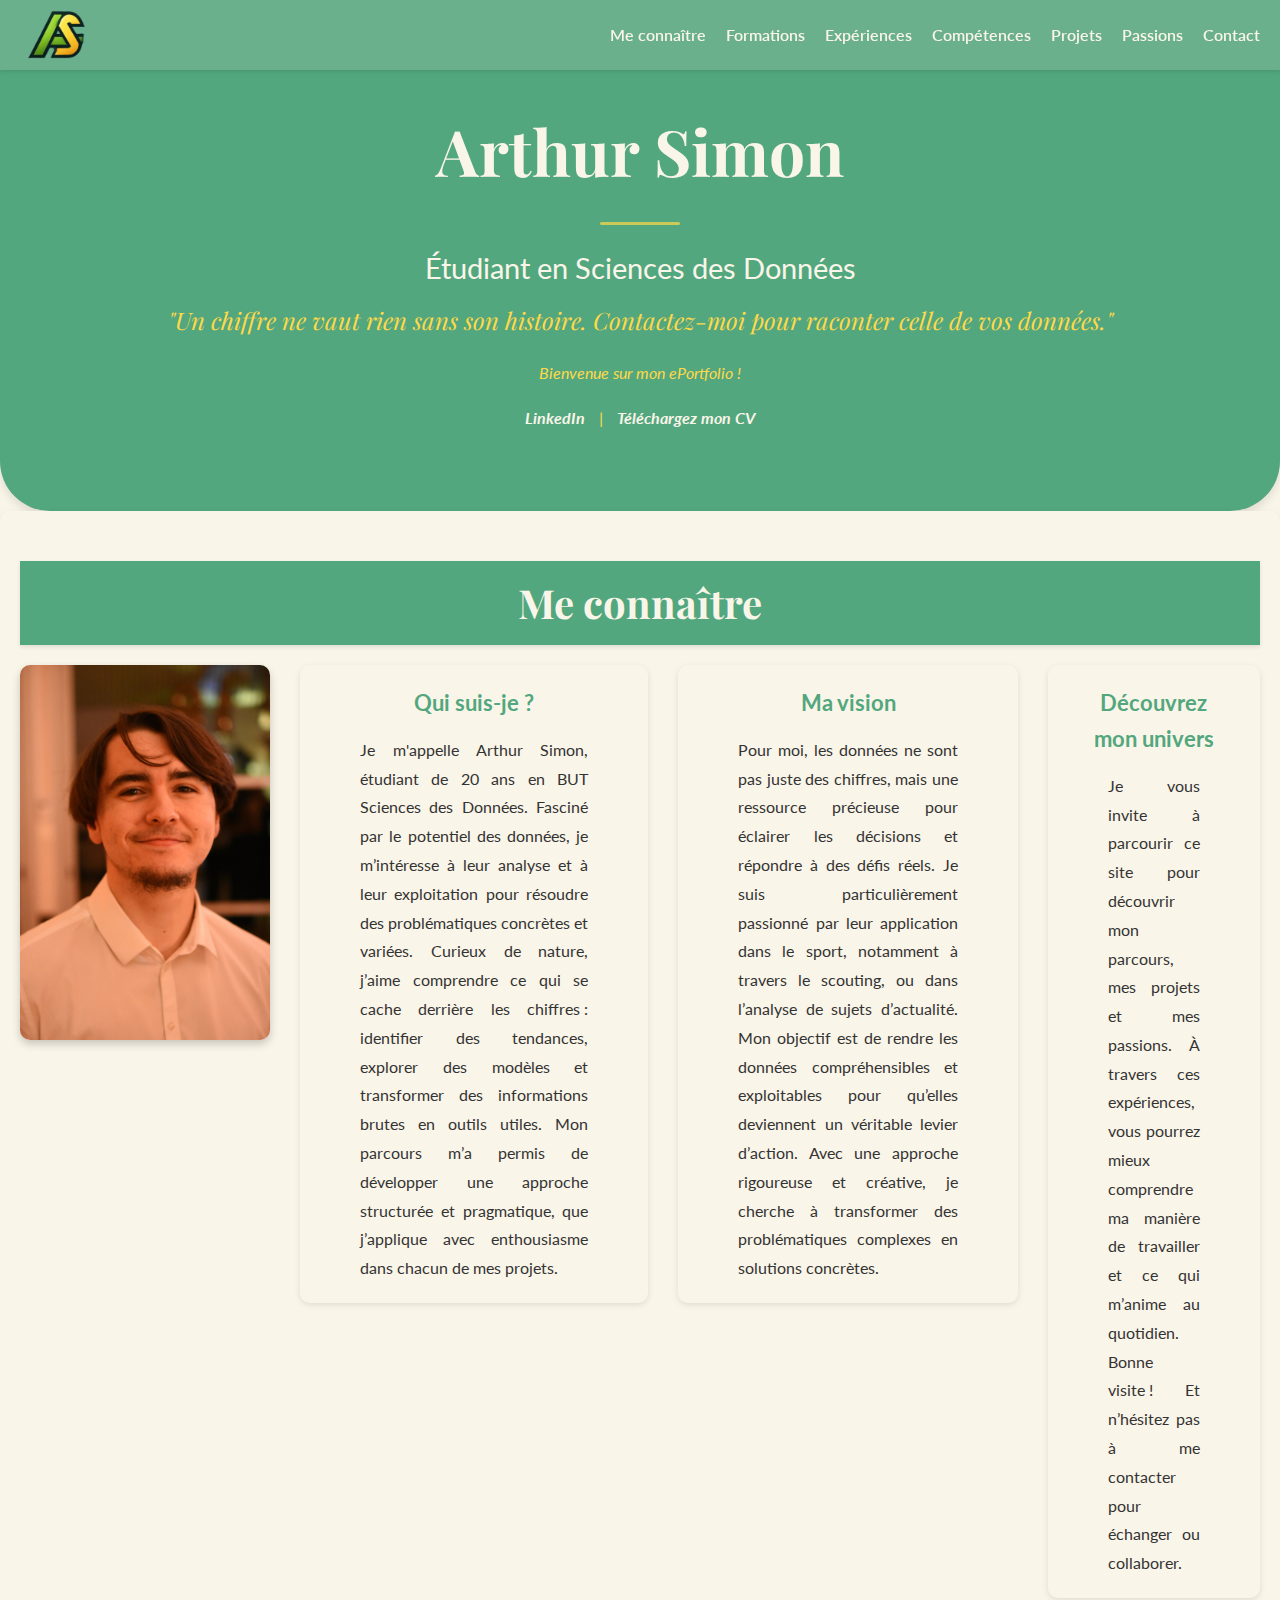
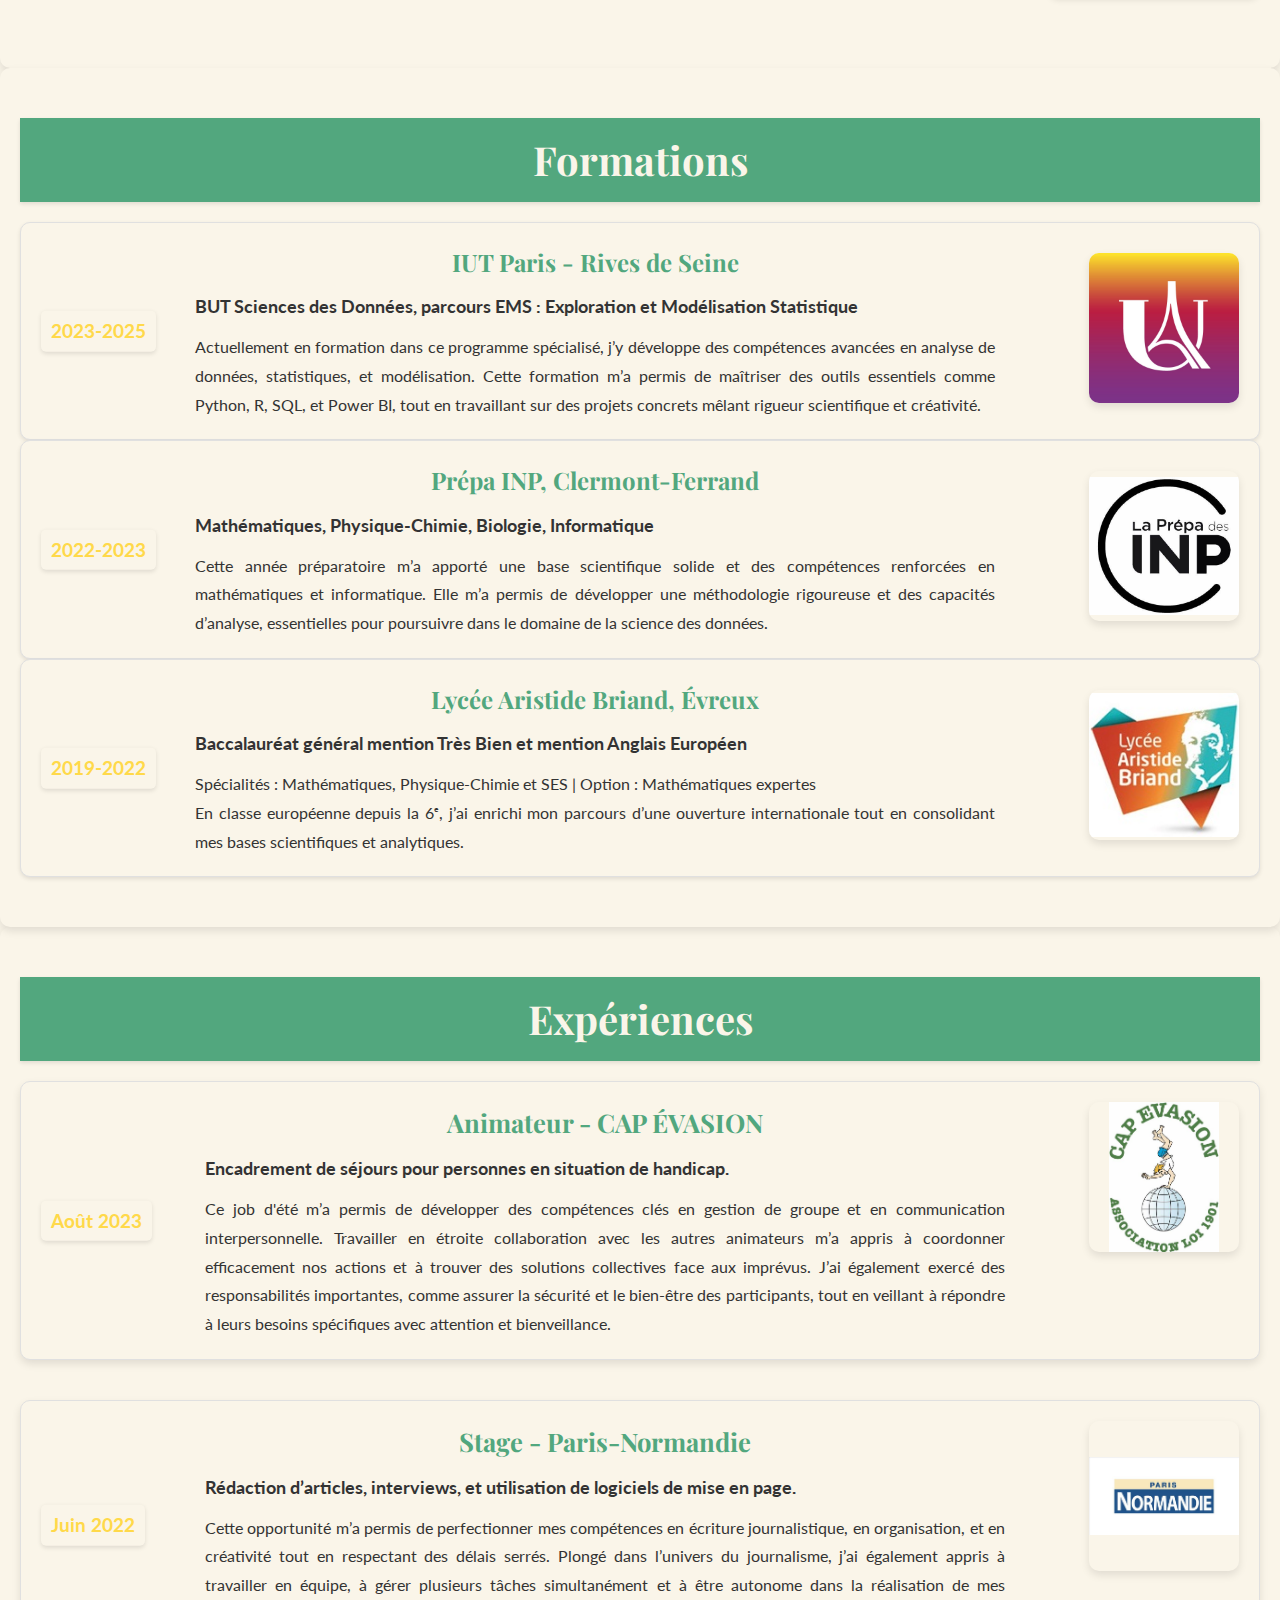
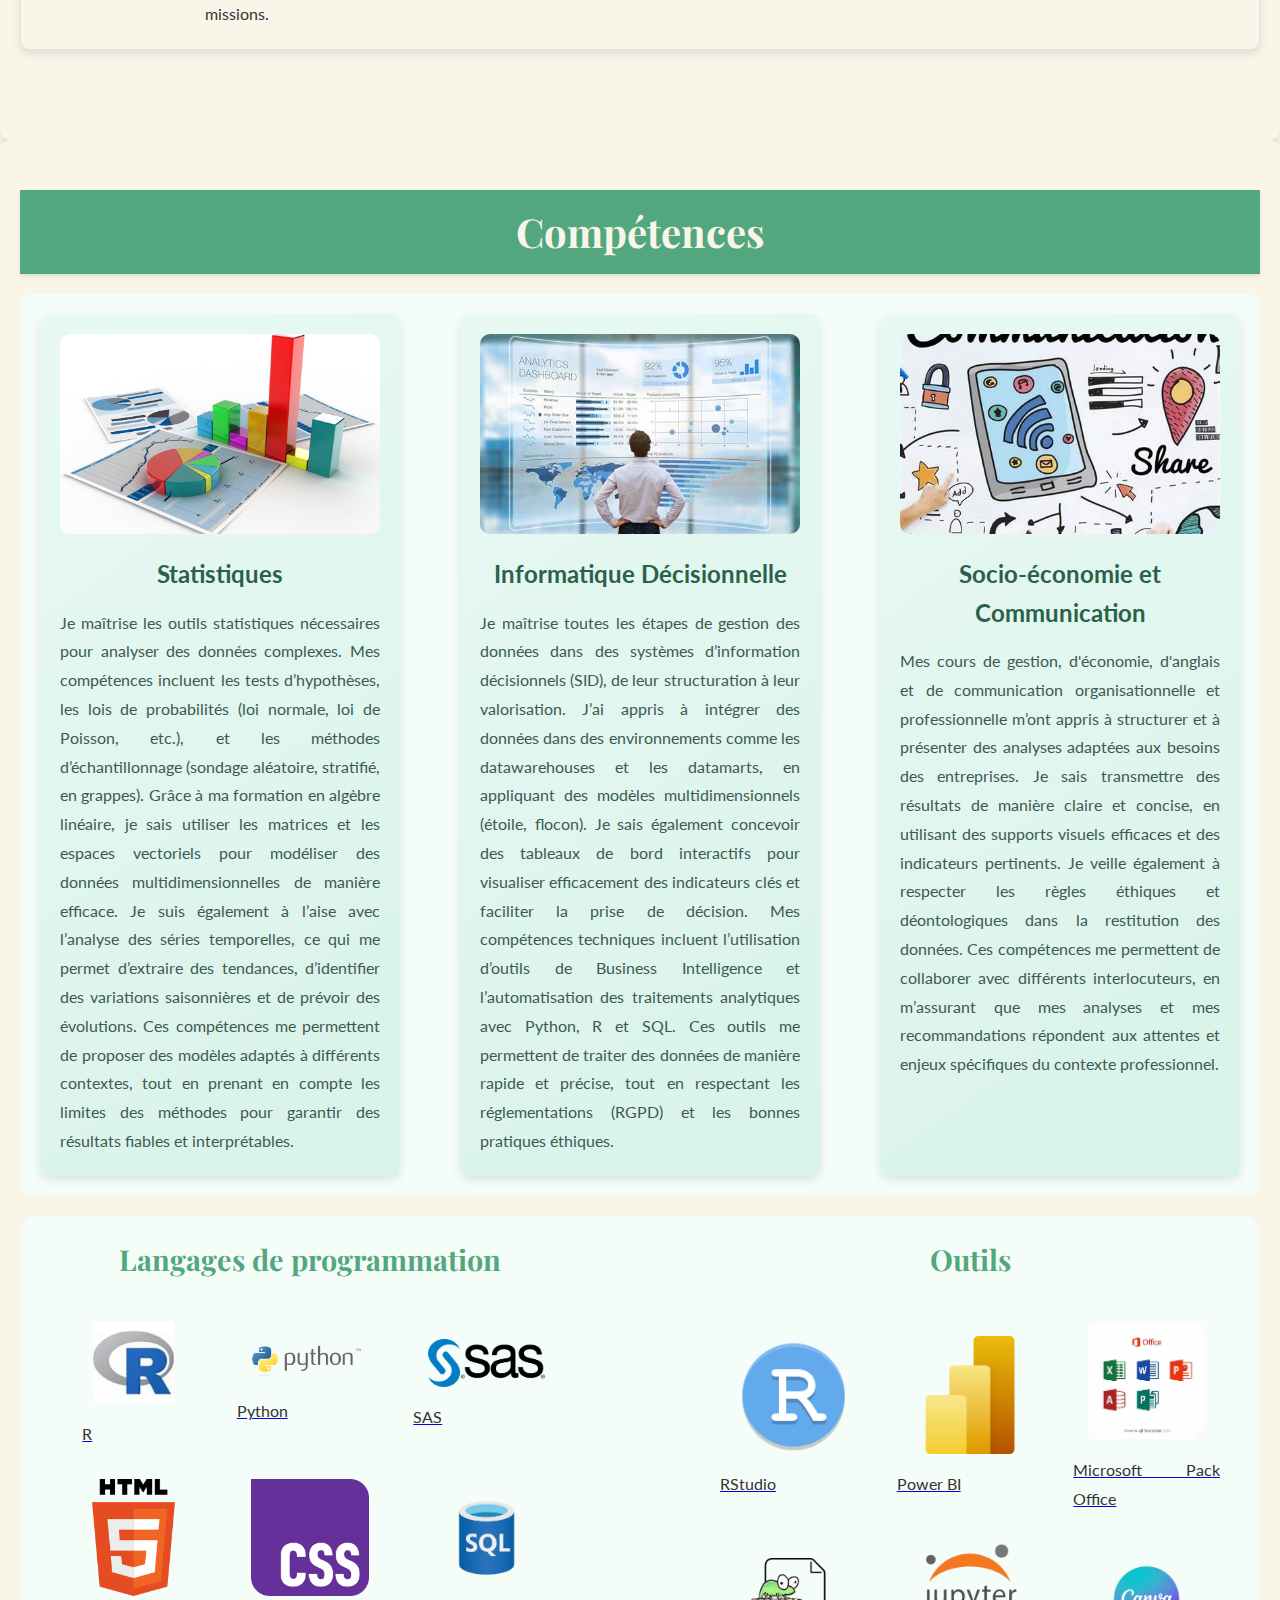
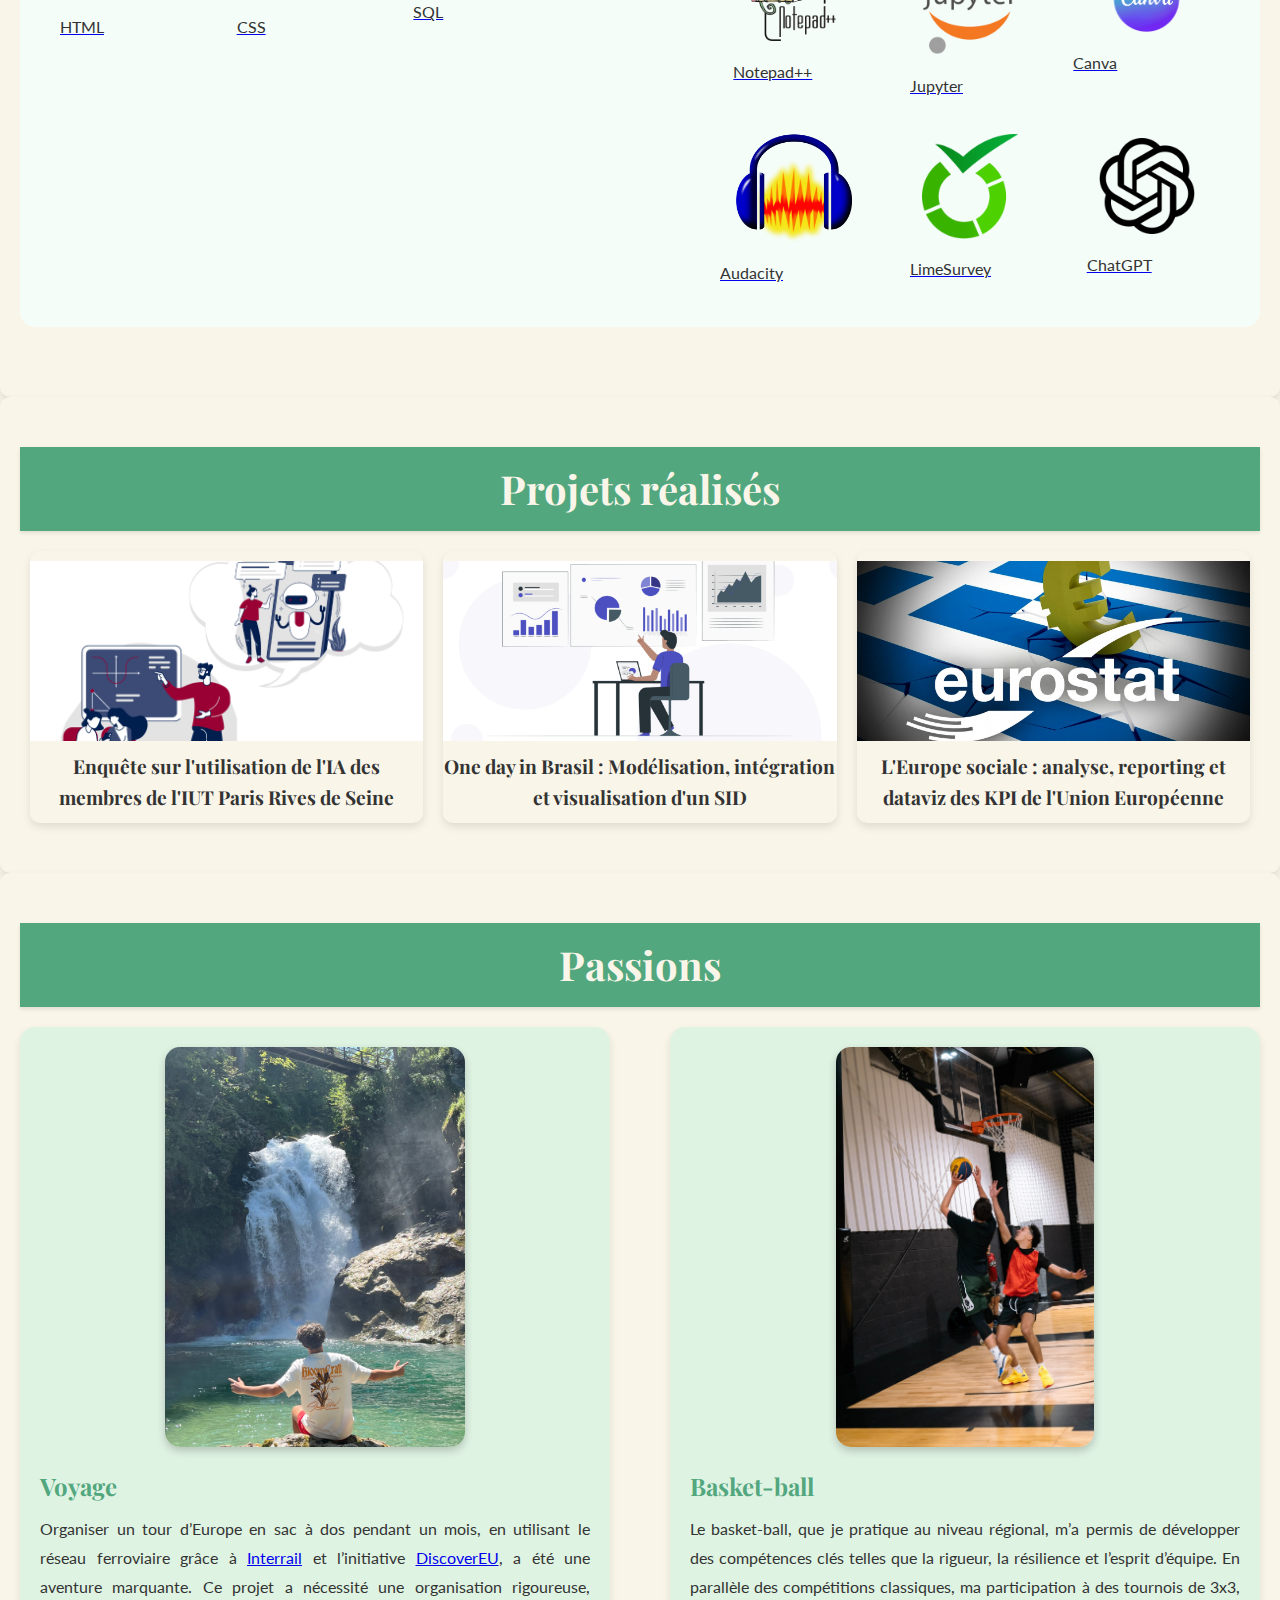
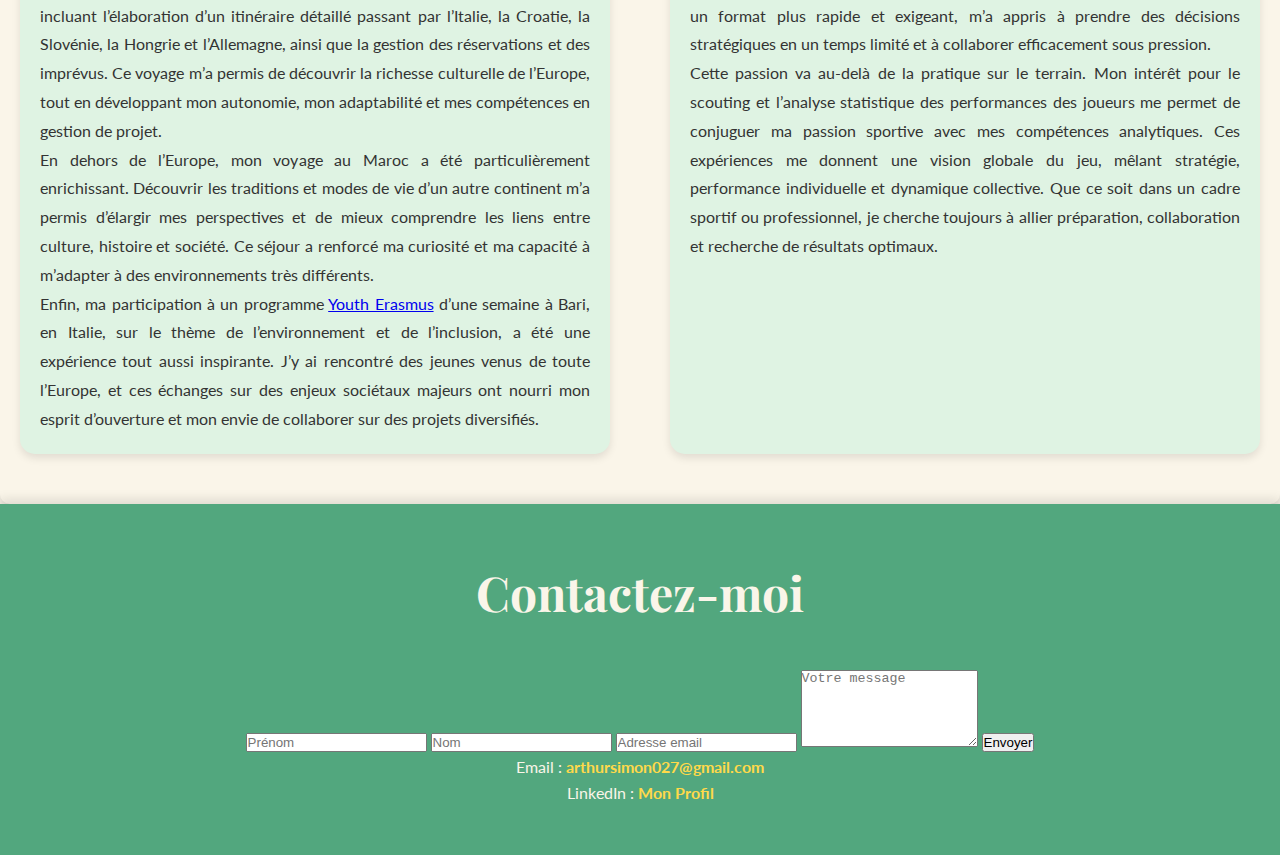
==== commit eb821f6a: "Update index.html" ====
--- a/index.html
+++ b/index.html
@@ -31,7 +31,7 @@
                 <!-- Logo (à gauche) -->
                 <div class="logo-container">
                     <a href="#conteneur-principal">
-                        <img src="Images/Logo.png" alt="Logo Arthur Simon">
+                        <img src="Images/LG.png" alt="Logo Arthur Simon">
                     </a>
                 </div>
                 <!-- Menu Hamburger -->
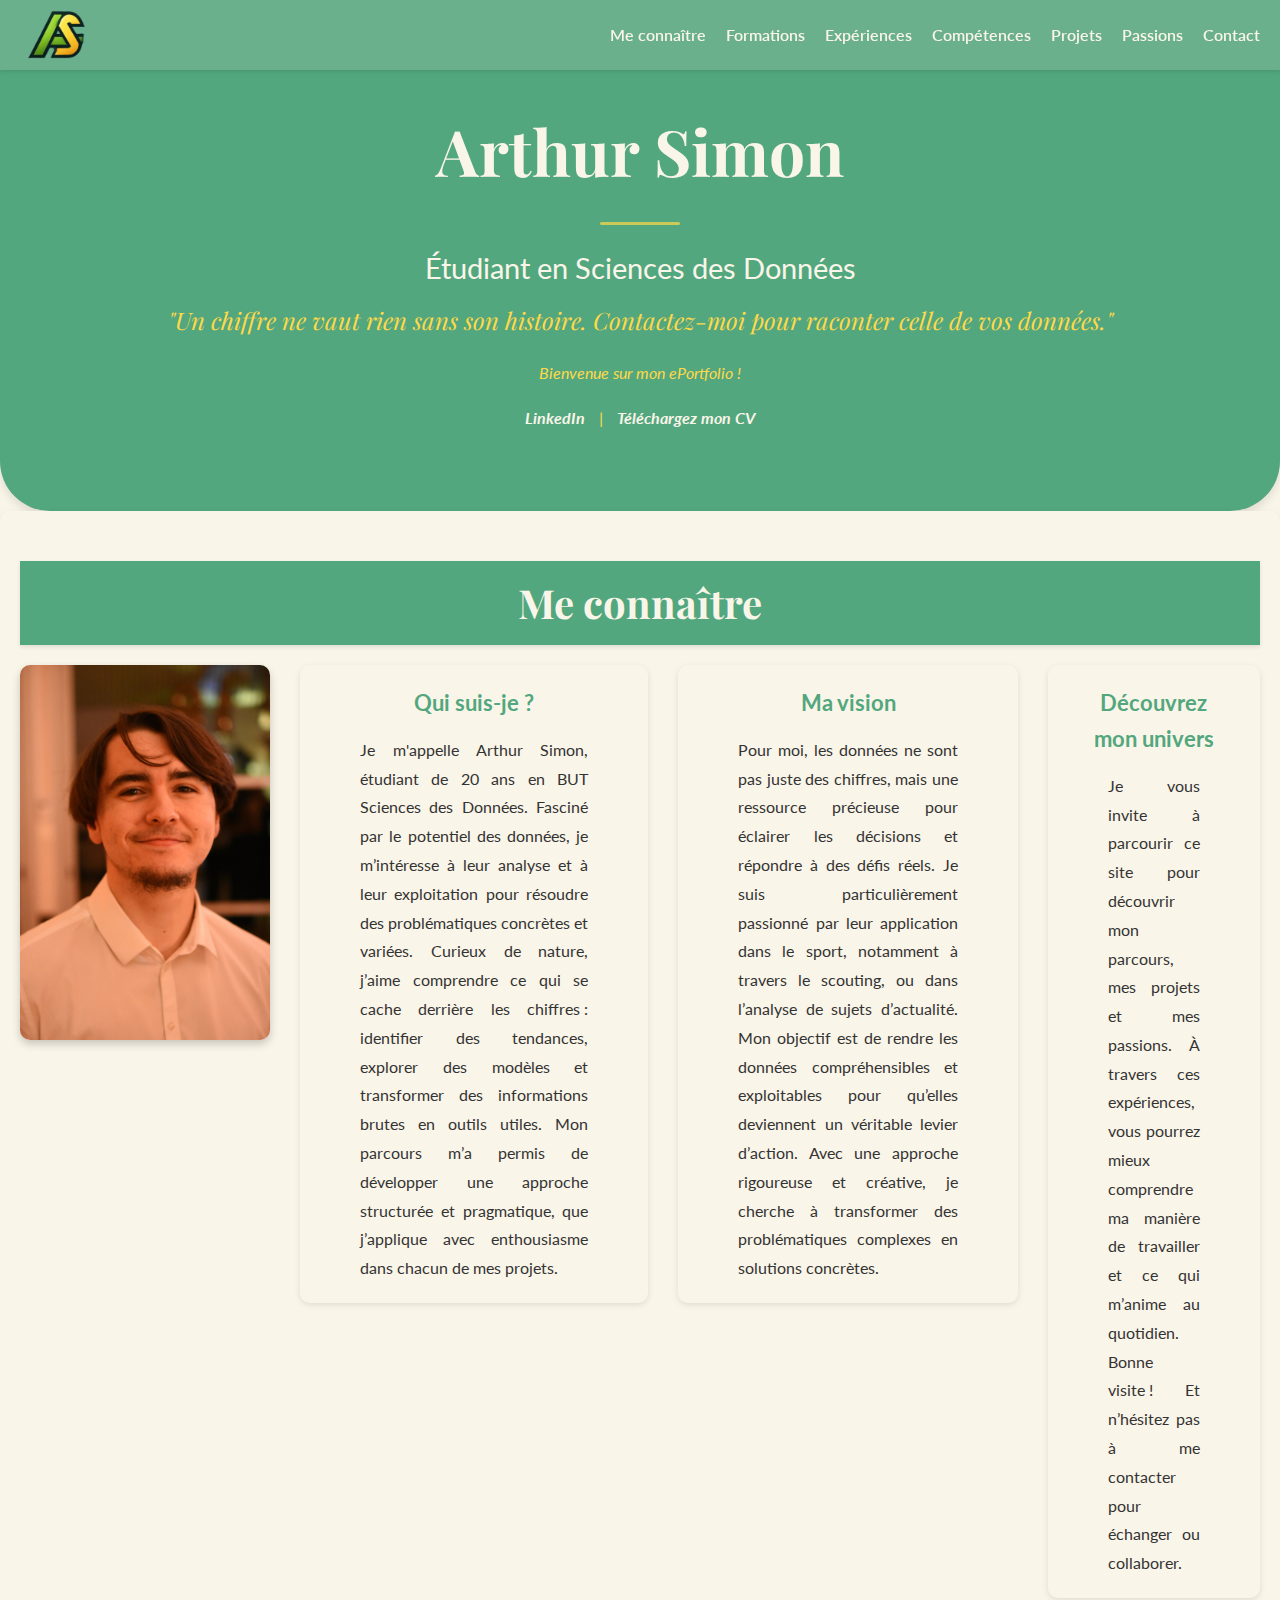
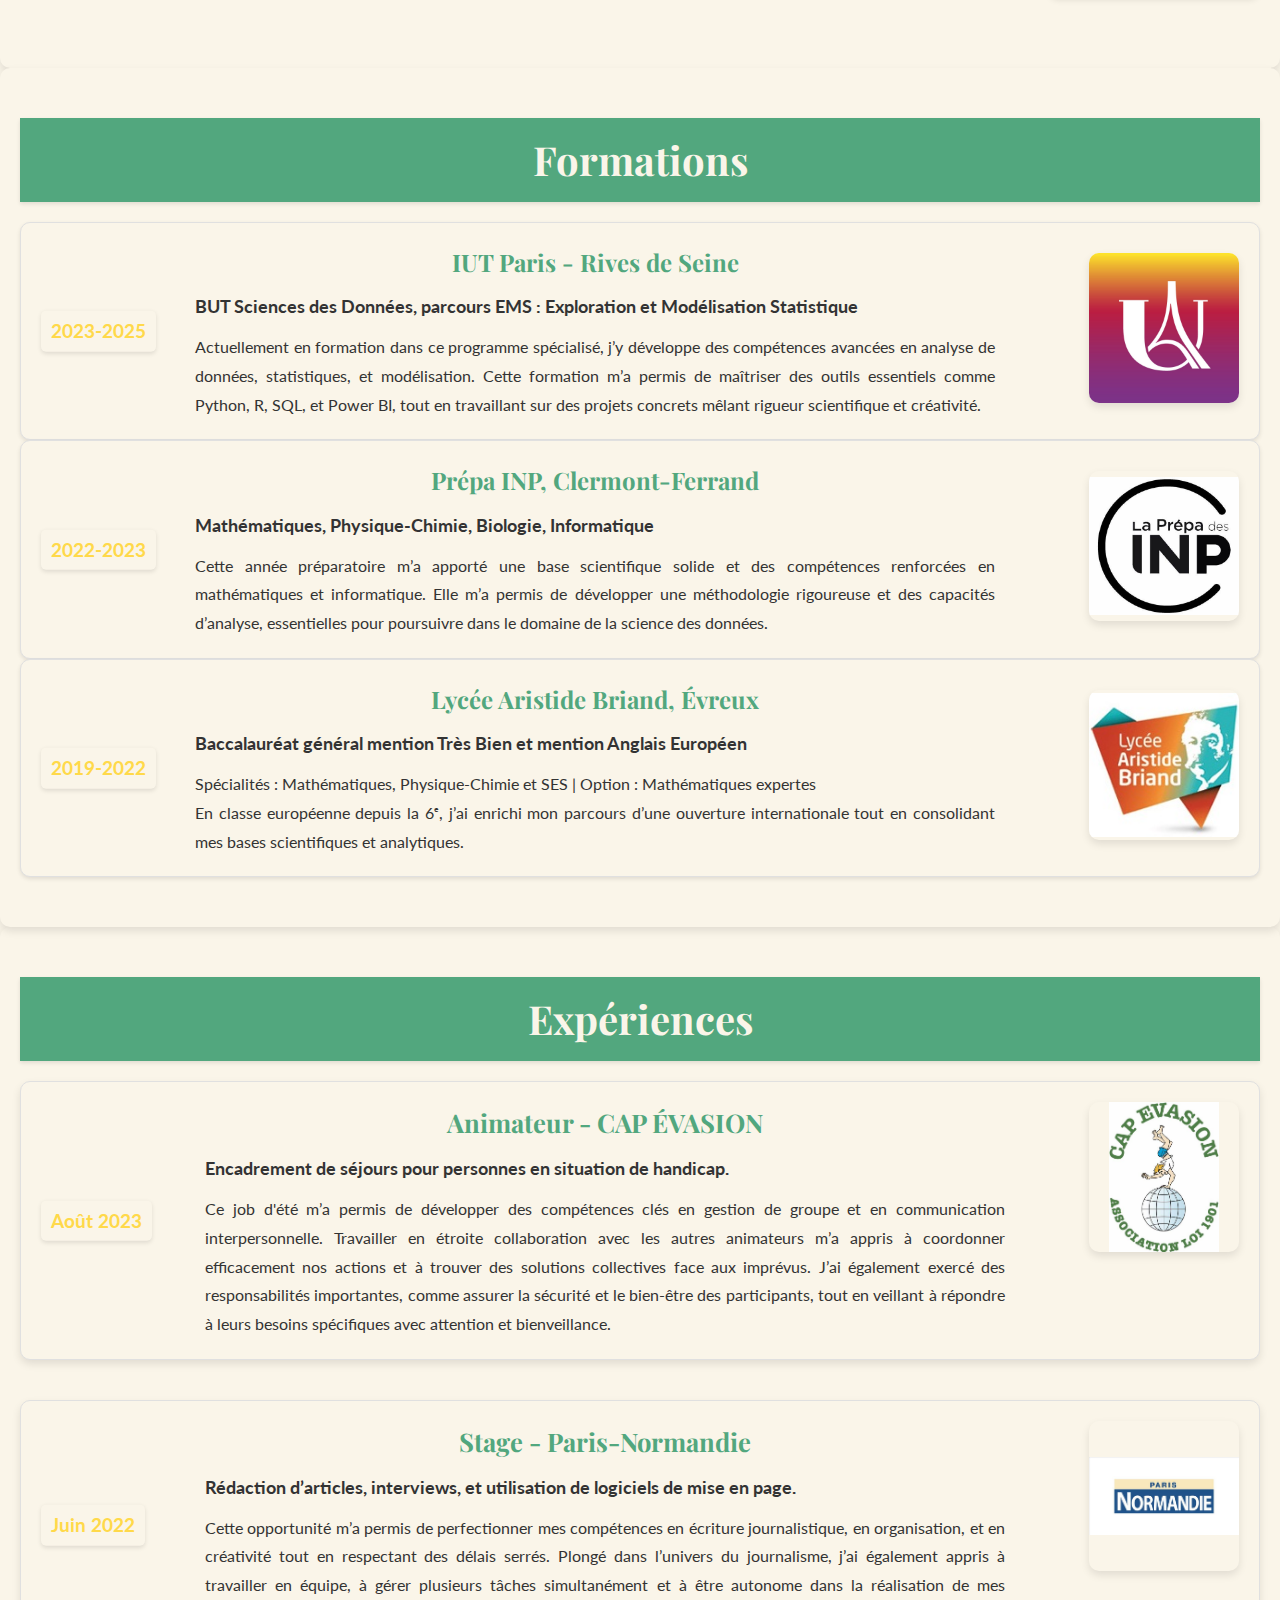
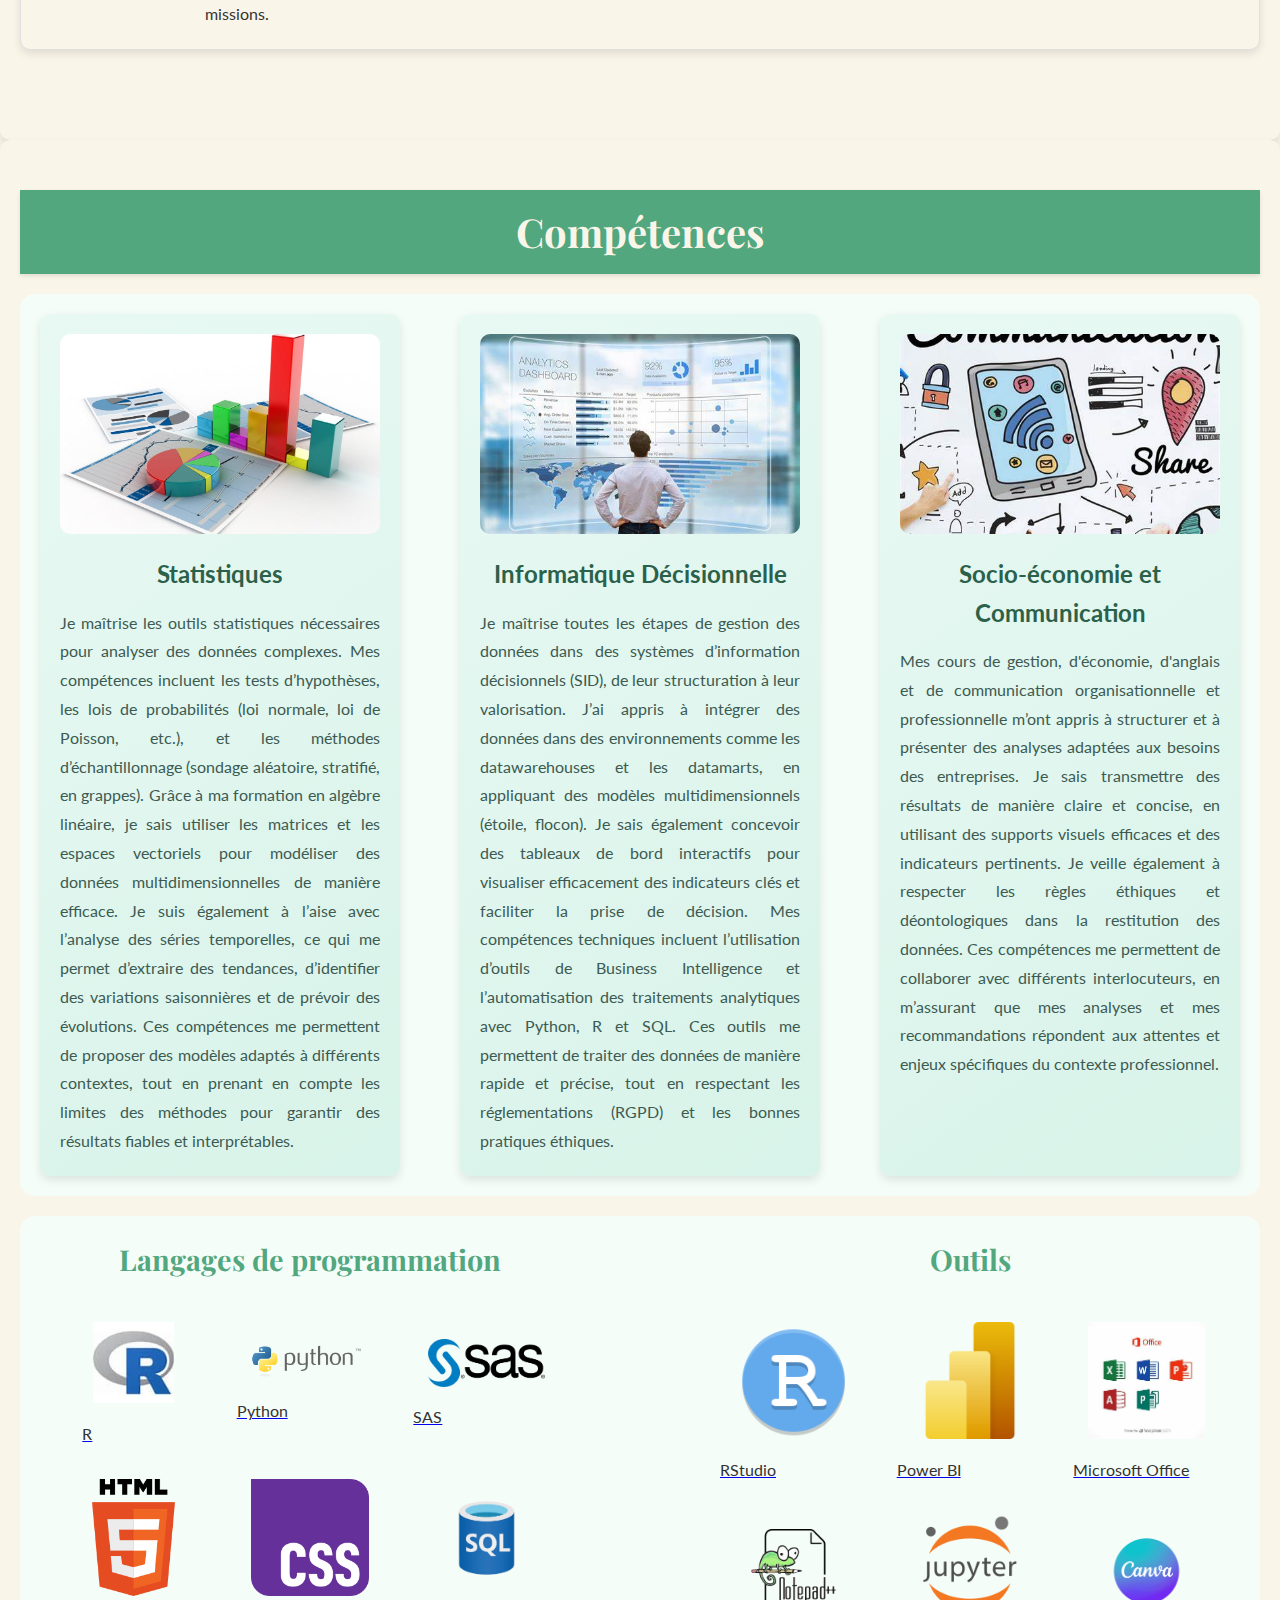
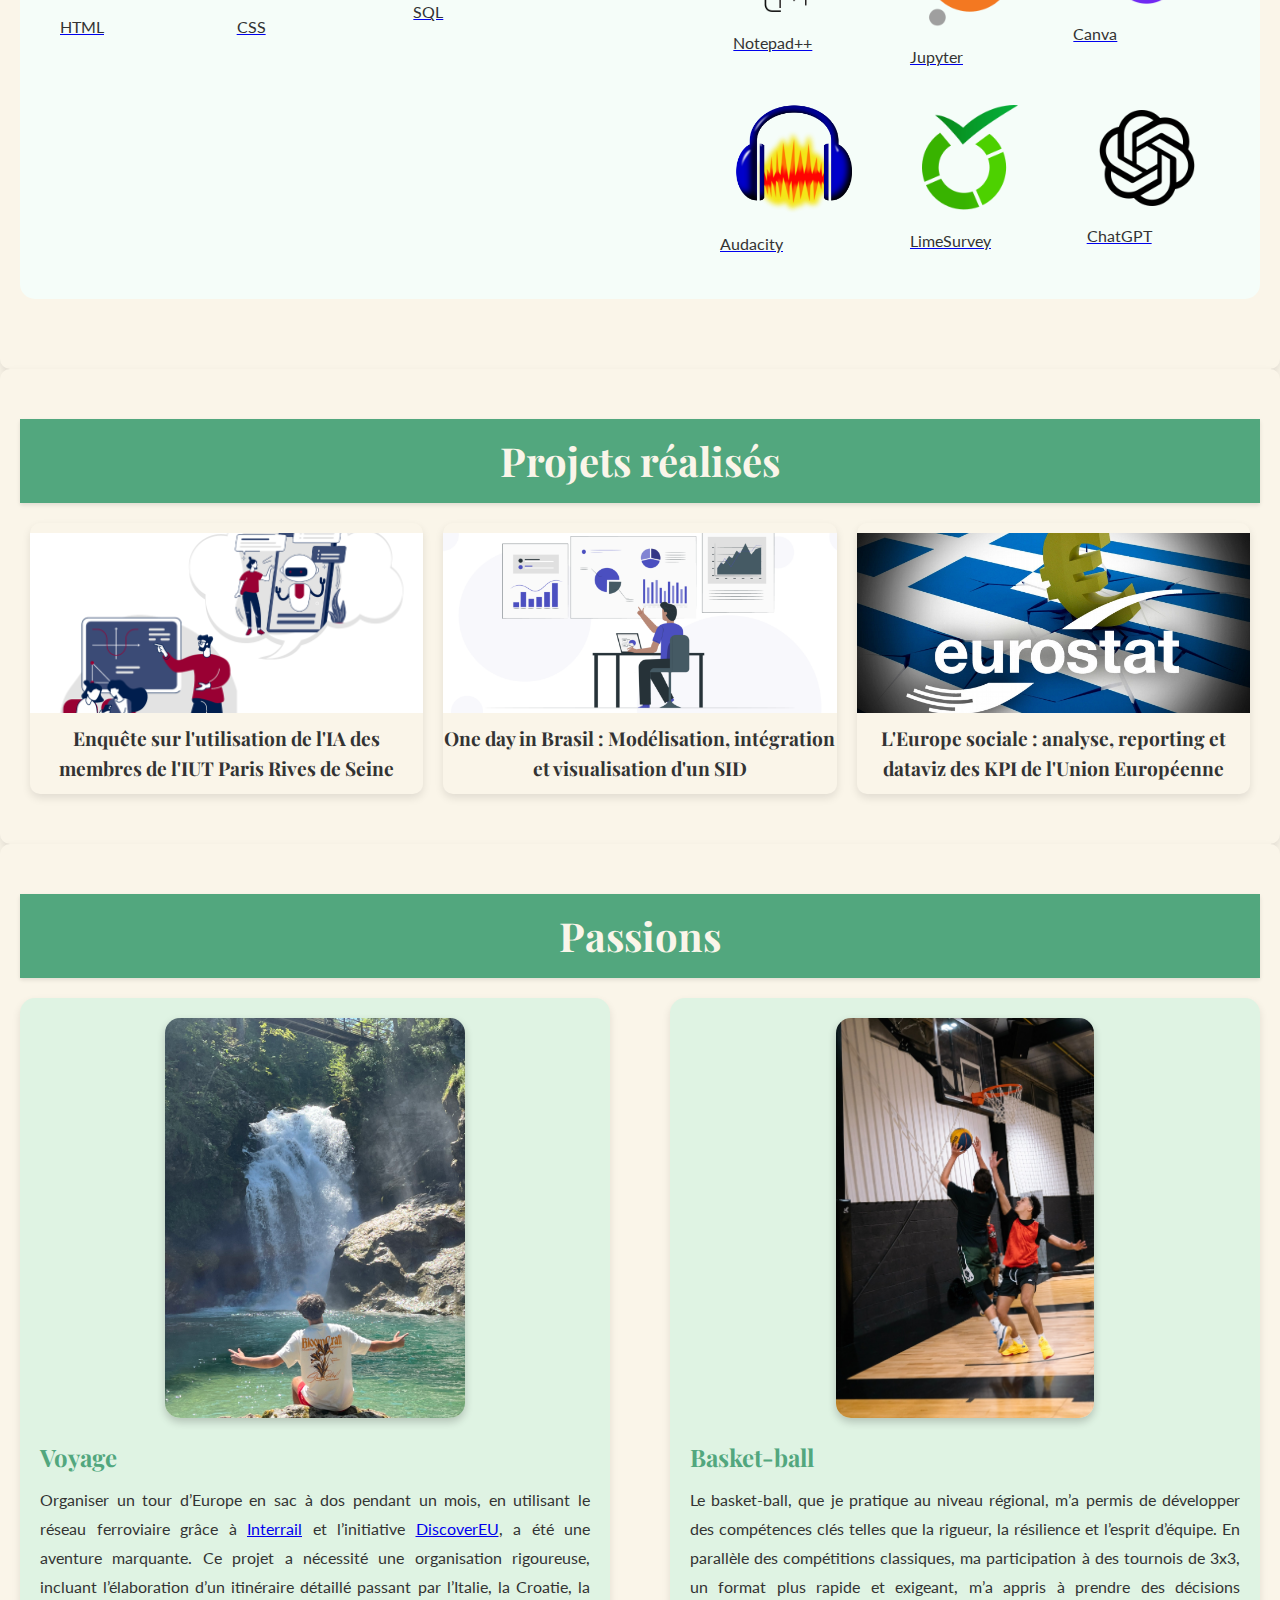
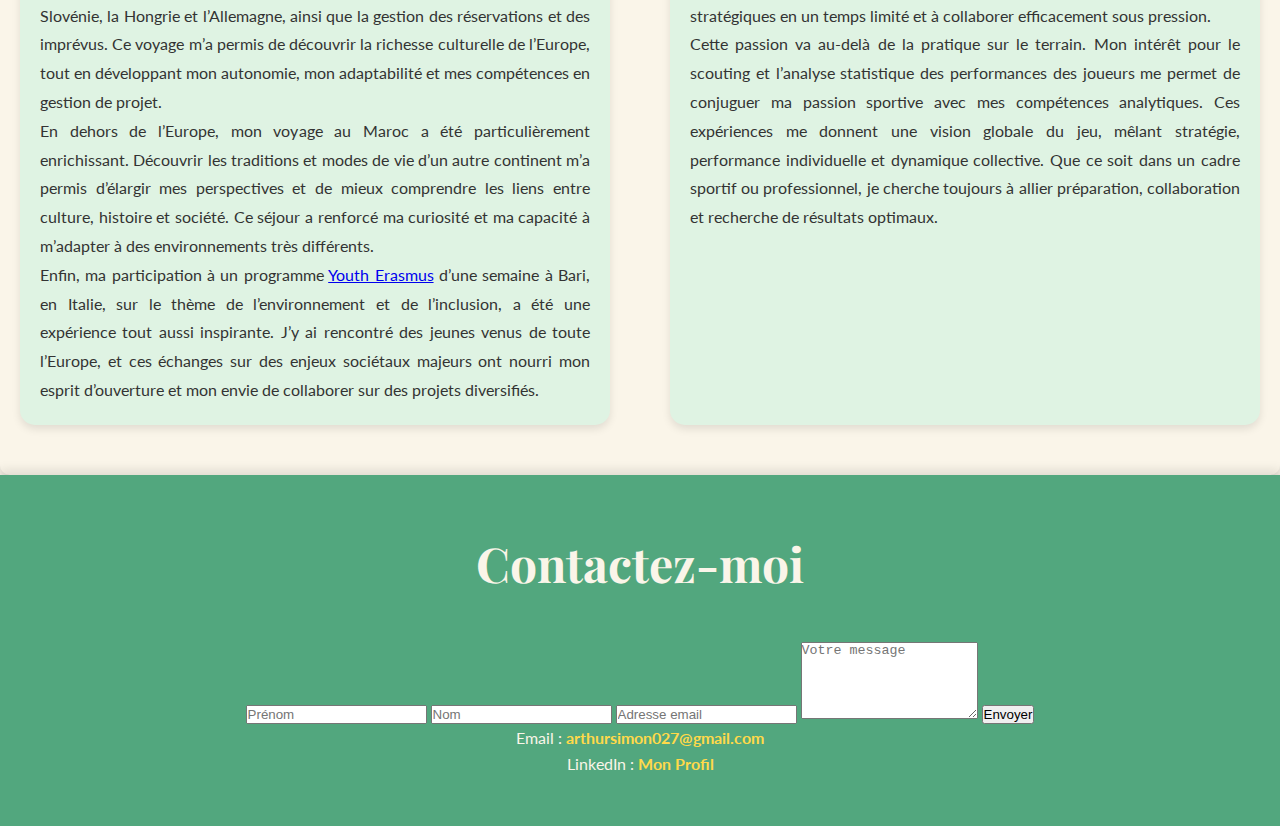
==== commit 5bfab4f4: "Update index.html" ====
--- a/index.html
+++ b/index.html
@@ -274,7 +274,7 @@
 						<div class="logo-item">
 							<a href="https://fr.wikipedia.org/wiki/Microsoft_Office" target="_blank">
 								<img src="Images/OFFICE.jpg" alt="Pack Office Logo">
-								<p>Microsoft Pack Office</p>
+								<p>Microsoft Office</p>
 							</a>
 						</div>
 						<div class="logo-item">
--- a/CSS/style.css
+++ b/CSS/style.css
@@ -434,22 +434,6 @@
     padding: 0 30px; /* Ajoute un padding interne pour éviter que le texte touche les bords */
     word-wrap: break-word; /* Évite que les mots très longs ne débordent */
 }
-
-
-
-/* Responsive Design */
-@media (max-width: 768px) {
-    .about-container {
-        flex-direction: column; /* Empile l'image et le texte */
-        align-items: center;
-    }
-
-    .id-photo {
-        max-width: 100%; /* L'image prend toute la largeur */
-        margin-bottom: 20px; /* Espacement sous l'image */
-    }   
-}
-
 
 
 /* Responsive Design */
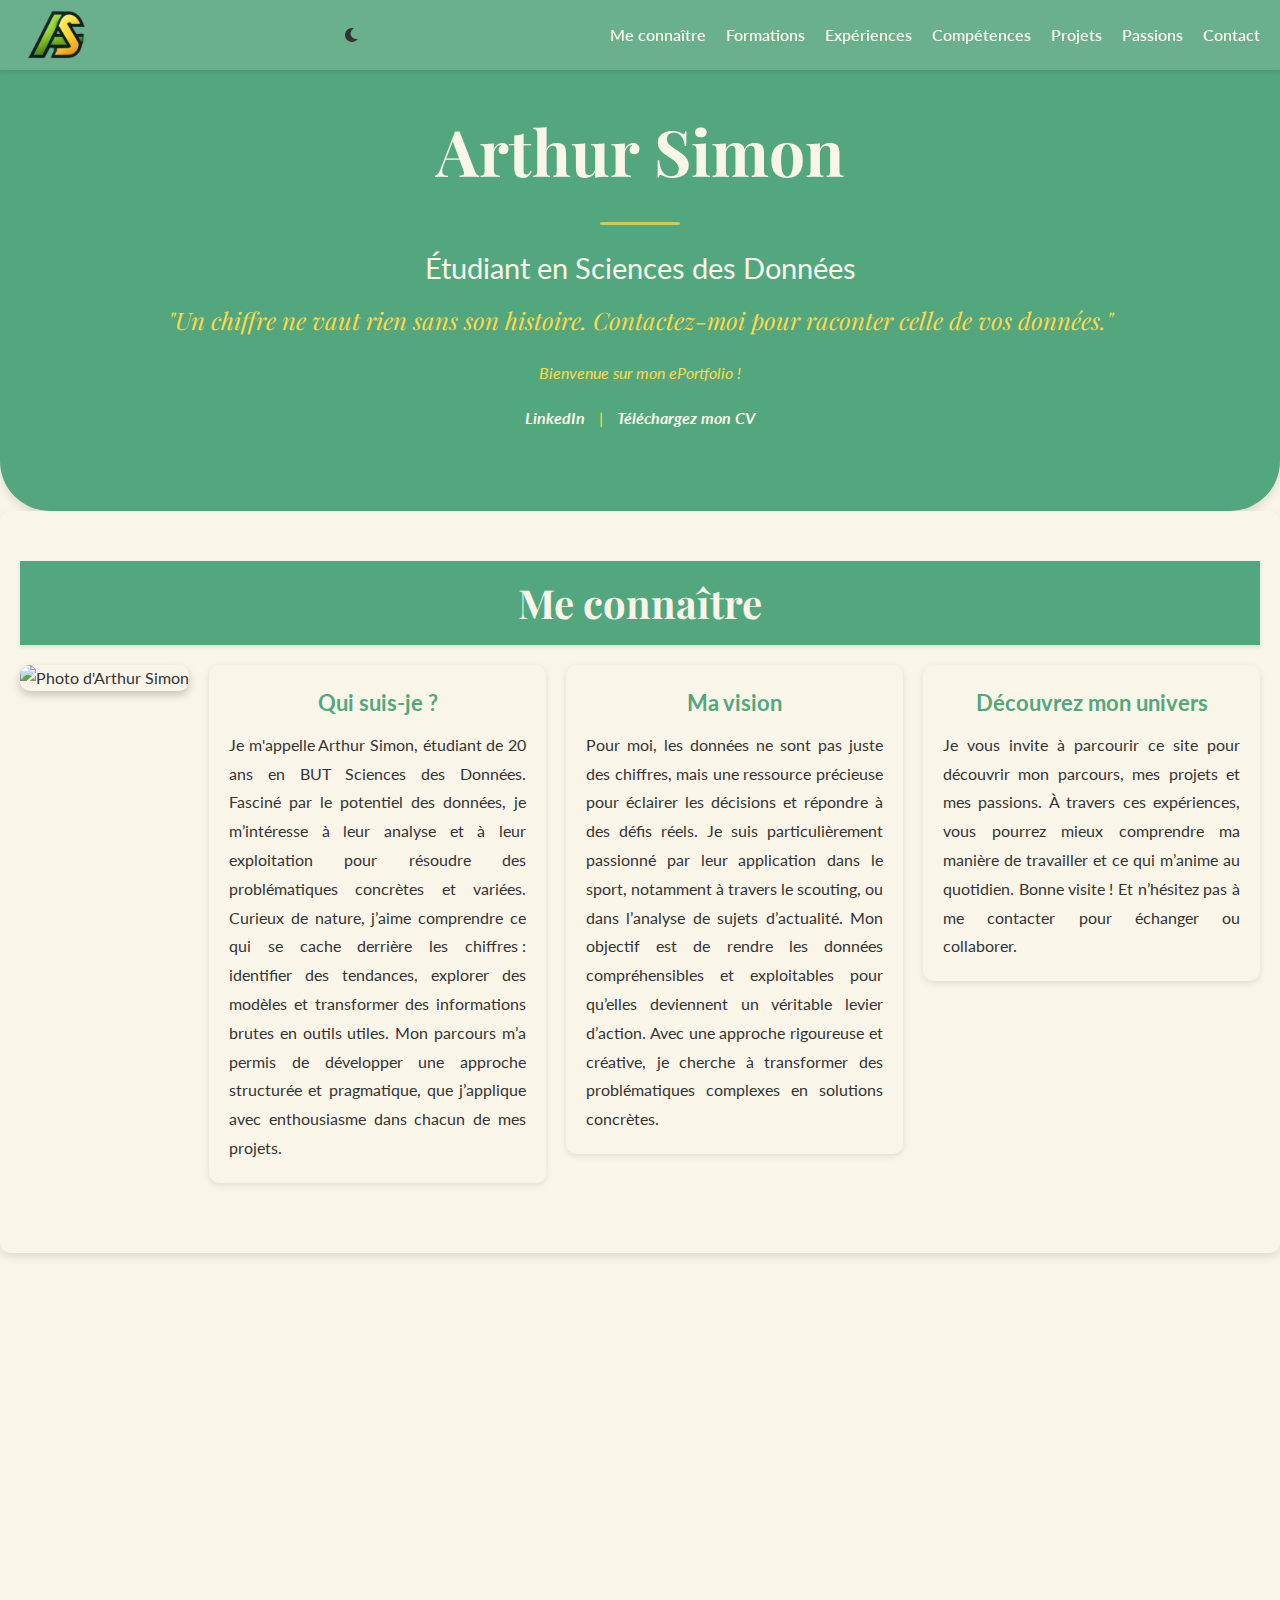
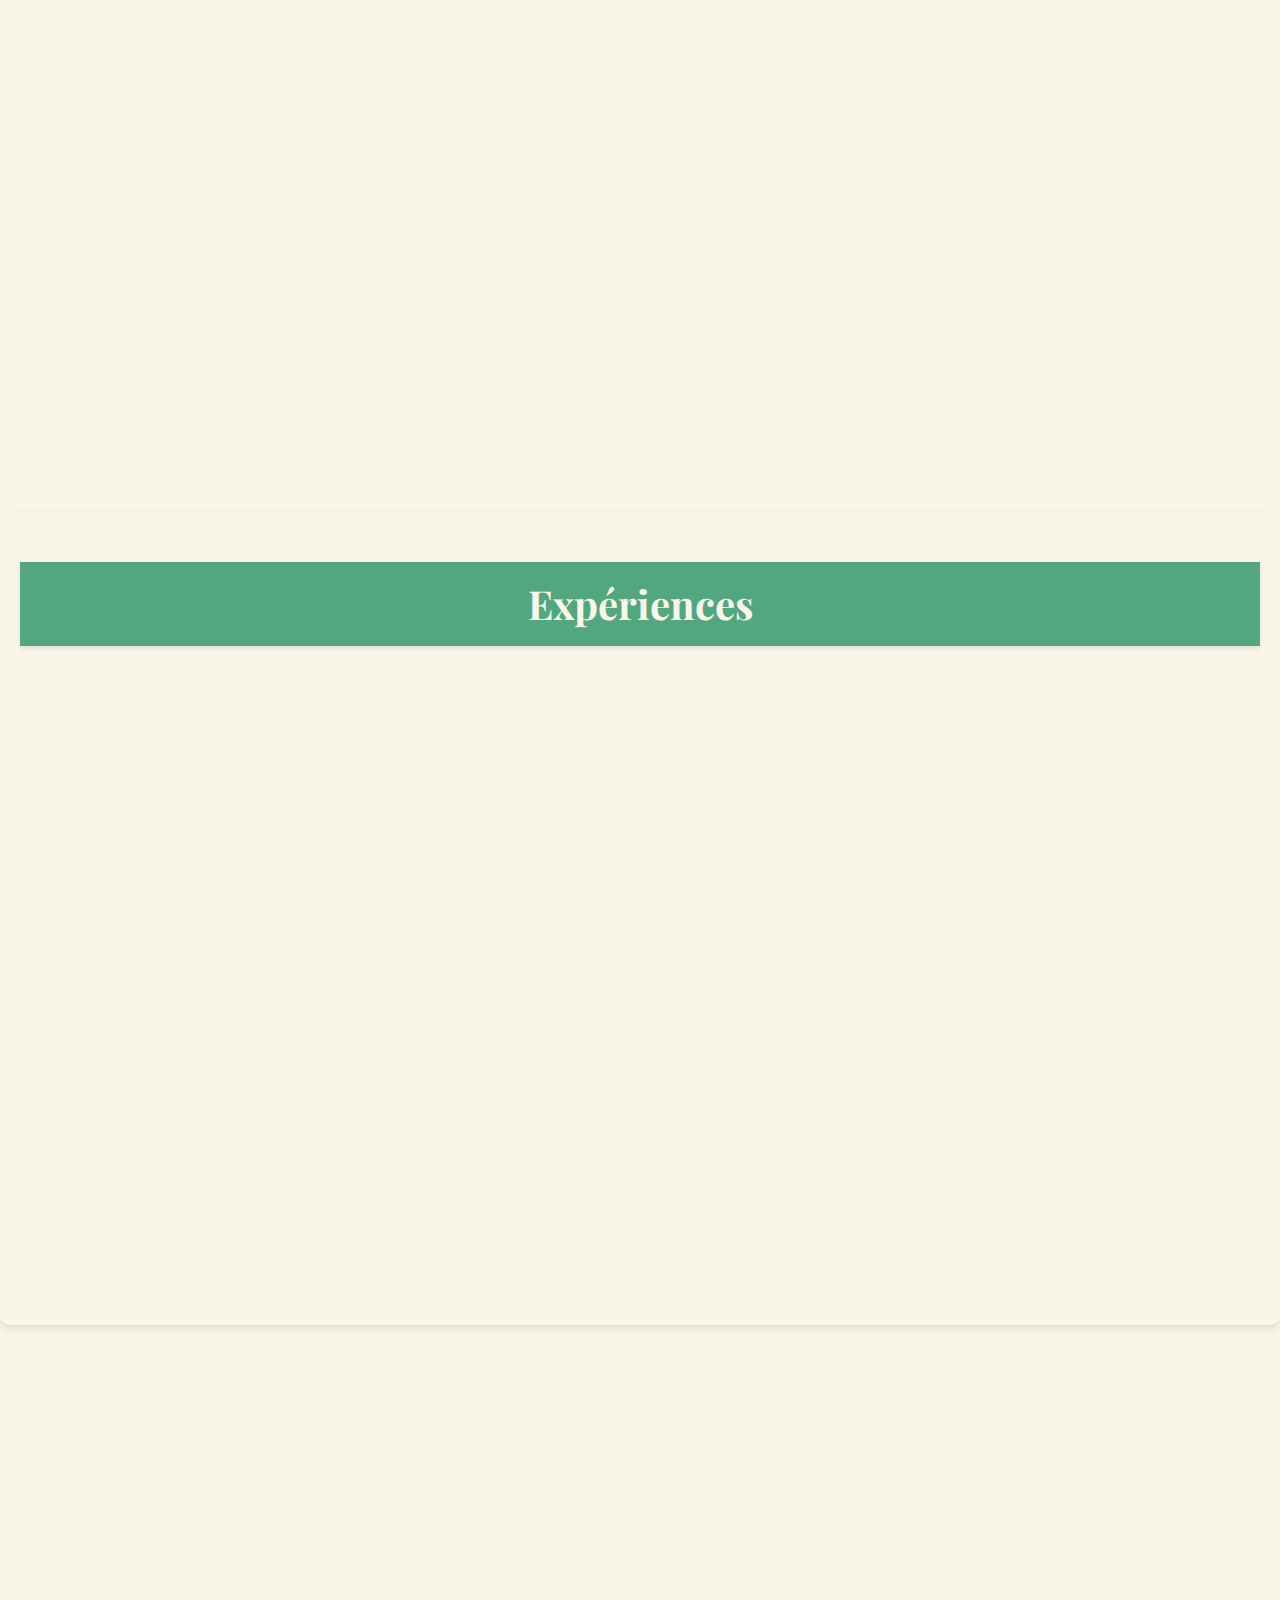
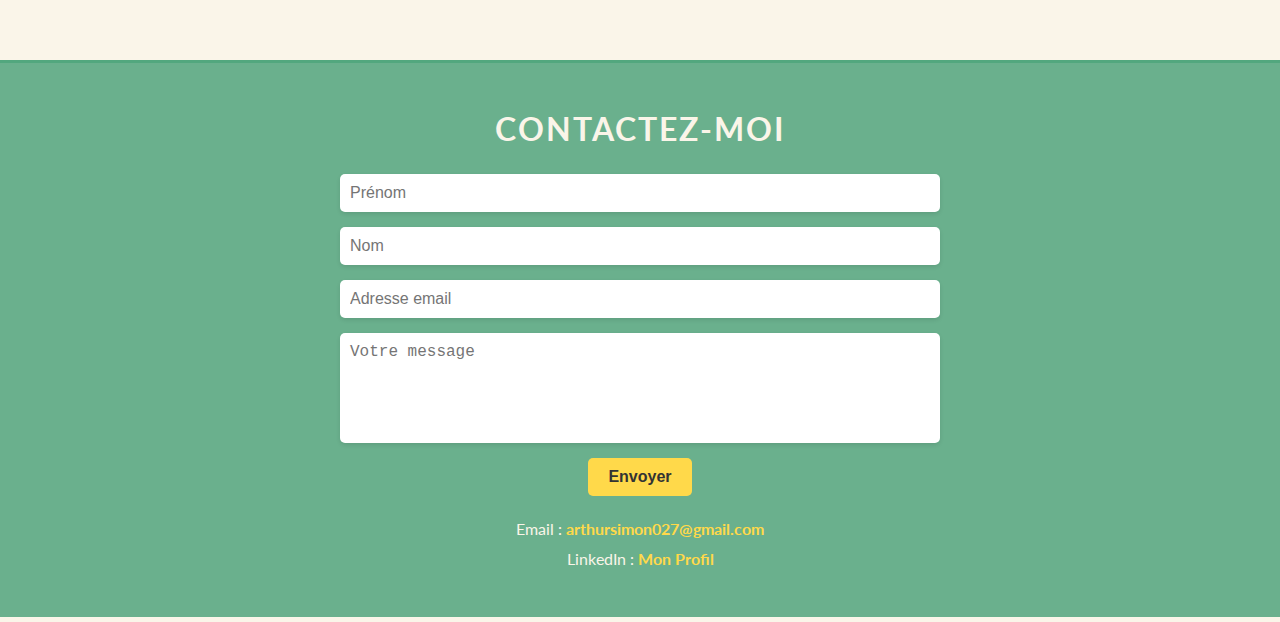
==== commit 5b65753e: "Add files via upload" ====
--- a/index.html
+++ b/index.html
@@ -9,416 +9,424 @@
     <link rel="stylesheet" href="https://cdnjs.cloudflare.com/ajax/libs/font-awesome/6.0.0-beta2/css/all.min.css">
 </head>
 <body>
-    <div id="conteneur-principal">
-        <!-- En-tête avec animation -->
-        <header class="header-anim">
-            <div class="header-content">
-                <h1>Arthur Simon</h1>
-                <div class="separator"></div> <!-- Barre séparatrice plus longue -->
-                <h2 class="sub-title">Étudiant en Sciences des Données</h2>
-                <p class="tagline">"Un chiffre ne vaut rien sans son histoire. Contactez-moi pour raconter celle de vos données."</p>
-                <p class="welcome-text">Bienvenue sur mon ePortfolio !</p>
-                <p>
-                    <a href="https://www.linkedin.com/in/arthur-simon-333176282/" target="_blank">LinkedIn</a> | 
-                    <a href="CV_ARTHUR_SIMON_PORTFOLIO.pdf" target="_blank">Téléchargez mon CV</a>
-                </p>
-            </div>
-        </header>
-
-        <!-- Navigation animée -->
-        <nav>
-            <div class="nav-container">
-                <!-- Logo (à gauche) -->
-                <div class="logo-container">
-                    <a href="#conteneur-principal">
-                        <img src="Images/LG.png" alt="Logo Arthur Simon">
-                    </a>
-                </div>
-                <!-- Menu Hamburger -->
-                <input type="checkbox" id="check" />
-                <ul class="nav-links">
-                    <li><a href="#about">Me connaître</a></li>
-                    <li><a href="#formations">Formations</a></li>
-                    <li><a href="#experiences">Expériences</a></li>
-                    <li><a href="#skills">Compétences</a></li>
-                    <li><a href="#projects">Projets</a></li>
-                    <li><a href="#passions">Passions</a></li>
-                    <li><a href="#contact">Contact</a></li>
-                    <label for="check" class="close-menu"><i class="fas fa-times"></i></label>
-                </ul>
-                <label for="check" class="open-menu"><i class="fas fa-bars"></i></label>
-            </div>
-        </nav>
-
-
-
-        <!-- Section Présentation -->
-		<section id="about" class="section-anim">
-			<div class="section-title">Me connaître</div> <!-- Bande verte -->
-			<div class="about-container">
-				<img src="Images/MOI2.jpg" alt="Photo d'Arthur Simon" class="id-photo">
-					<div class="about-item">
-						<h3>Qui suis-je ?</h3>
-						<p>Je m'appelle Arthur Simon, étudiant de 20 ans en BUT Sciences des Données. Fasciné par le potentiel des données, je m’intéresse à leur analyse et à leur exploitation pour résoudre des problématiques concrètes et variées.
-
-Curieux de nature, j’aime comprendre ce qui se cache derrière les chiffres : identifier des tendances, explorer des modèles et transformer des informations brutes en outils utiles. Mon parcours m’a permis de développer une approche structurée et pragmatique, que j’applique avec enthousiasme dans chacun de mes projets.</p>
-					</div>
-					<div class="about-item">
-						<h3>Ma vision</h3>
-						<p>Pour moi, les données ne sont pas juste des chiffres, mais une ressource précieuse pour éclairer les décisions et répondre à des défis réels. Je suis particulièrement passionné par leur application dans le sport, notamment à travers le scouting, ou dans l’analyse de sujets d’actualité.
-
-Mon objectif est de rendre les données compréhensibles et exploitables pour qu’elles deviennent un véritable levier d’action. Avec une approche rigoureuse et créative, je cherche à transformer des problématiques complexes en solutions concrètes.</p>
-					</div>
-					<div class="about-item">
-						<h3>Découvrez mon univers</h3>
-						<p> Je vous invite à parcourir ce site pour découvrir mon parcours, mes projets et mes passions. À travers ces expériences, vous pourrez mieux comprendre ma manière de travailler et ce qui m’anime au quotidien.
-
-Bonne visite ! Et n’hésitez pas à me contacter pour échanger ou collaborer.
+		<div id="conteneur-principal">
+			<!-- En-tête avec animation -->
+			<header class="header-anim">
+				<div class="header-content">
+					<h1>Arthur Simon</h1>
+					<div class="separator"></div> <!-- Barre séparatrice plus longue -->
+					<h2 class="sub-title">Étudiant en Sciences des Données</h2>
+					<p class="tagline">"Un chiffre ne vaut rien sans son histoire. Contactez-moi pour raconter celle de vos données."</p>
+					<p class="welcome-text">Bienvenue sur mon ePortfolio !</p>
+					<p>
+						<a href="https://www.linkedin.com/in/arthur-simon-333176282/" target="_blank">LinkedIn</a> | 
+						<a href="CV_ARTHUR_SIMON_PORTFOLIO.pdf" target="_blank">Téléchargez mon CV</a>
+					</p>
+
+
+				</div>
+			</header>
+
+			<!-- Navigation animée -->
+			<nav>
+				<div class="nav-container">
+					<!-- Logo (à gauche) -->
+					<div class="logo-container">
+						<a href="#conteneur-principal">
+							<img src="Images/LG.png" alt="Logo Arthur Simon">
+						</a>
+					</div>
+					<!-- Bascule du mode sombre -->
+					<div class="theme-toggle">
+						<i class="fas fa-moon" id="theme-icon"></i>
+					</div>
+					<!-- Menu Hamburger -->
+					<input type="checkbox" id="check" />
+					<ul class="nav-links">
+						<li><a href="#about">Me connaître</a></li>
+						<li><a href="#formations">Formations</a></li>
+						<li><a href="#experiences">Expériences</a></li>
+						<li><a href="#skills">Compétences</a></li>
+						<li><a href="#projects">Projets</a></li>
+						<li><a href="#passions">Passions</a></li>
+						<li><a href="#contact">Contact</a></li>
+						<label for="check" class="close-menu"><i class="fas fa-times"></i></label>
+					</ul>
+					<label for="check" class="open-menu"><i class="fas fa-bars"></i></label>
+				</div>
+			</nav>
+
+
+			<!-- Section Présentation -->
+			<section id="about" class="section-anim">
+				<div class="section-title">Me connaître</div> <!-- Bande verte -->
+				<div class="about-container">
+					<img src="Images/MOI.jpg" alt="Photo d'Arthur Simon" class="id-photo">
+						<div class="about-item">
+							<h3>Qui suis-je ?</h3>
+							<p>Je m'appelle Arthur Simon, étudiant de 20 ans en BUT Sciences des Données. Fasciné par le potentiel des données, je m’intéresse à leur analyse et à leur exploitation pour résoudre des problématiques concrètes et variées.
+
+	Curieux de nature, j’aime comprendre ce qui se cache derrière les chiffres : identifier des tendances, explorer des modèles et transformer des informations brutes en outils utiles. Mon parcours m’a permis de développer une approche structurée et pragmatique, que j’applique avec enthousiasme dans chacun de mes projets.</p>
+						</div>
+						<div class="about-item">
+							<h3>Ma vision</h3>
+							<p>Pour moi, les données ne sont pas juste des chiffres, mais une ressource précieuse pour éclairer les décisions et répondre à des défis réels. Je suis particulièrement passionné par leur application dans le sport, notamment à travers le scouting, ou dans l’analyse de sujets d’actualité.
+
+	Mon objectif est de rendre les données compréhensibles et exploitables pour qu’elles deviennent un véritable levier d’action. Avec une approche rigoureuse et créative, je cherche à transformer des problématiques complexes en solutions concrètes.</p>
+						</div>
+						<div class="about-item">
+							<h3>Découvrez mon univers</h3>
+							<p> Je vous invite à parcourir ce site pour découvrir mon parcours, mes projets et mes passions. À travers ces expériences, vous pourrez mieux comprendre ma manière de travailler et ce qui m’anime au quotidien.
+
+	Bonne visite ! Et n’hésitez pas à me contacter pour échanger ou collaborer.
+							</p>
+						</div>
+				</div>
+			</section>
+
+
+
+
+			<!-- Section Formations -->
+			
+			<section id="formations" class="section-anim">
+				<div class="section-title">Formations</div>
+
+				<!-- Élément de formation 1 -->
+				<div class="timeline-item">
+					<div class="timeline-date">2023-2025</div>
+					<div class="timeline-content">
+						<h3>IUT Paris - Rives de Seine</h3>
+						<p class="highlighted-text">BUT Sciences des Données, parcours EMS : Exploration et Modélisation Statistique</p>
+						<p>
+							Actuellement en formation dans ce programme spécialisé, j’y développe des compétences avancées en analyse de données, statistiques, et modélisation. 
+							Cette formation m’a permis de maîtriser des outils essentiels comme Python, R, SQL, et Power BI, tout en travaillant sur des projets concrets mêlant 
+							rigueur scientifique et créativité.
 						</p>
 					</div>
-			</div>
-		</section>
-
-
-
-
-        <!-- Section Formations -->
-		
-		<section id="formations" class="section-anim">
-			<div class="section-title">Formations</div>
-
-			<!-- Élément de formation 1 -->
-			<div class="timeline-item">
-				<div class="timeline-date">2023-2025</div>
-				<div class="timeline-content">
-					<h3>IUT Paris - Rives de Seine</h3>
-					<p class="highlighted-text">BUT Sciences des Données, parcours EMS : Exploration et Modélisation Statistique</p>
-					<p>
-						Actuellement en formation dans ce programme spécialisé, j’y développe des compétences avancées en analyse de données, statistiques, et modélisation. 
-						Cette formation m’a permis de maîtriser des outils essentiels comme Python, R, SQL, et Power BI, tout en travaillant sur des projets concrets mêlant 
-						rigueur scientifique et créativité.
-					</p>
-				</div>
-				<a href="https://iutparis-seine.u-paris.fr/" target="_blank">
-					<img src="Images/IUT.jpg" alt="Logo IUT Paris Rives de Seine" class="timeline-image">
-				</a>
-			</div>
-
-			<!-- Élément de formation 2 -->
-			<div class="timeline-item">
-				<div class="timeline-date">2022-2023</div>
-				<div class="timeline-content">
-					<h3>Prépa INP, Clermont-Ferrand</h3>
-					<p class="highlighted-text">Mathématiques, Physique-Chimie, Biologie, Informatique</p>
-					<p>
-						Cette année préparatoire m’a apporté une base scientifique solide et des compétences renforcées en mathématiques et informatique. 
-						Elle m’a permis de développer une méthodologie rigoureuse et des capacités d’analyse, essentielles pour poursuivre dans le domaine de 
-						la science des données.
-					</p>
-				</div>
-				<a href="https://www.clermont-auvergne-inp.fr/la-prepa-des-inp/" target="_blank">
-					<img src="Images/INP.jpg" alt="Logo Prépa INP Clermont-Ferrand" class="timeline-image">
-				</a>
-			</div>
-
-			<!-- Élément de formation 3 -->
-			<div class="timeline-item">
-				<div class="timeline-date">2019-2022</div>
-				<div class="timeline-content">
-					<h3>Lycée Aristide Briand, Évreux</h3>
-					<p class="highlighted-text">Baccalauréat général mention Très Bien et mention Anglais Européen</p>
-					<p>
-						Spécialités : Mathématiques, Physique-Chimie et SES | Option : Mathématiques expertes <br>
-						En classe européenne depuis la 6ᵉ, j’ai enrichi mon parcours d’une ouverture internationale tout en consolidant mes bases 
-						scientifiques et analytiques.
-					</p>
-				</div>
-				<a href="https://briand.lycee.ac-normandie.fr/" target="_blank">
-					<img src="Images/ARISTIDE.jpg" alt="Logo Lycée Aristide Briand" class="timeline-image">
-				</a>
-			</div>
-		</section>
-
-
-
-        <!-- Section Expériences -->
-
-		<section id="experiences">
-			<div class="section-title">Expériences</div>
-
-			<!-- Première expérience -->
-			<div class="experience-item">
-				<div class="experience-date">
-					Août 2023
-				</div>
-				<div class="experience-content">
-					<h3>Animateur - CAP ÉVASION</h3>
-					<p class="highlighted-text">Encadrement de séjours pour personnes en situation de handicap.</p>
-					<p> Ce job d'été m’a permis de développer des compétences clés en gestion de groupe et en communication interpersonnelle. Travailler en étroite collaboration avec les autres animateurs m’a appris à coordonner efficacement nos actions et à trouver des solutions collectives face aux imprévus. J’ai également exercé des responsabilités importantes, comme assurer la sécurité et le bien-être des participants, tout en veillant à répondre à leurs besoins spécifiques avec attention et bienveillance.</p>
-				</div>
-				<a href="https://www.cap-evasion.fr/" target="_blank">
-					<img src="Images/CAP.jpg" alt="Logo CAP ÉVASION" class="experience-image">
-				</a>
-			</div>
-
-			<!-- Deuxième expérience -->
-			<div class="experience-item">
-				<div class="experience-date">
-					Juin 2022
-				</div>
-				<div class="experience-content">
-					<h3>Stage - Paris-Normandie</h3>
-					<p class="highlighted-text">Rédaction d’articles, interviews, et utilisation de logiciels de mise en page.</p>
-					<p>Cette opportunité m’a permis de perfectionner mes compétences en écriture journalistique, en organisation, et en créativité tout en respectant des délais serrés. Plongé dans l’univers du journalisme, j’ai également appris à travailler en équipe, à gérer plusieurs tâches simultanément et à être autonome dans la réalisation de mes missions.</p>
-				</div>
-				<a href="https://www.paris-normandie.fr" target="_blank">
-					<img src="Images/PN.jpg" alt="Logo Paris-Normandie" class="experience-image">
-				</a>
-			</div>
-		</section>
-
-
-		<!-- Section Compétences -->
-		<section id="skills" class="section-anim">
-			<div class="section-title">Compétences</div>
-			<div class="skills-container">
-				<!-- Bloc 1 -->
-				<div class="skill-block">
-					<img src="Images/STAT.jpg" alt="Statistiques" class="skill-image">
-					<h3>Statistiques</h3>
-					<p>Je maîtrise les outils statistiques nécessaires pour analyser des données complexes. Mes compétences incluent les tests d’hypothèses, les lois de probabilités (loi normale, loi de Poisson, etc.), et les méthodes d’échantillonnage (sondage aléatoire, stratifié, en grappes). Grâce à ma formation en algèbre linéaire, je sais utiliser les matrices et les espaces vectoriels pour modéliser des données multidimensionnelles de manière efficace.
-
-Je suis également à l’aise avec l’analyse des séries temporelles, ce qui me permet d’extraire des tendances, d’identifier des variations saisonnières et de prévoir des évolutions. Ces compétences me permettent de proposer des modèles adaptés à différents contextes, tout en prenant en compte les limites des méthodes pour garantir des résultats fiables et interprétables.</p>
-				</div>
-				<!-- Bloc 2 -->
-				<div class="skill-block">
-					<img src="Images/ID.jpg" alt="Informatique Décisionnelle" class="skill-image">
-					<h3>Informatique Décisionnelle</h3>
-					<p>Je maîtrise toutes les étapes de gestion des données dans des systèmes d’information décisionnels (SID), de leur structuration à leur valorisation. J’ai appris à intégrer des données dans des environnements comme les datawarehouses et les datamarts, en appliquant des modèles multidimensionnels (étoile, flocon). Je sais également concevoir des tableaux de bord interactifs pour visualiser efficacement des indicateurs clés et faciliter la prise de décision.
-
-Mes compétences techniques incluent l’utilisation d’outils de Business Intelligence et l’automatisation des traitements analytiques avec Python, R et SQL. Ces outils me permettent de traiter des données de manière rapide et précise, tout en respectant les réglementations (RGPD) et les bonnes pratiques éthiques.
-
-</p>
-				</div>
-				<!-- Bloc 3 -->
-				<div class="skill-block">
-					<img src="Images/COM.jpg" alt="Socio-économie et Communication" class="skill-image">
-					<h3>Socio-économie et Communication</h3>
-					<p>Mes cours de gestion, d'économie, d'anglais et de communication organisationnelle et professionnelle m’ont appris à structurer et à présenter des analyses adaptées aux besoins des entreprises. Je sais transmettre des résultats de manière claire et concise, en utilisant des supports visuels efficaces et des indicateurs pertinents.
-
-Je veille également à respecter les règles éthiques et déontologiques dans la restitution des données. Ces compétences me permettent de collaborer avec différents interlocuteurs, en m’assurant que mes analyses et mes recommandations répondent aux attentes et enjeux spécifiques du contexte professionnel.</p>
-				</div>
-			</div>
-
-			<!-- Conteneur global pour Langages et Outils -->
-			<div class="skills-container">
-				<!-- Langages de programmation -->
-				<div class="skills-section">
-					<h3 class="skills-title">Langages de programmation</h3>
-					<div class="logos-container">
-						<div class="logo-item">
-							<a href="https://fr.wikipedia.org/wiki/R_(langage)" target="_blank">
-								<img src="Images/R.jpg" alt="R Logo">
-								<p>R</p>
+					<a href="https://iutparis-seine.u-paris.fr/" target="_blank">
+						<img src="Images/IUT.jpg" alt="Logo IUT Paris Rives de Seine" class="timeline-image">
+					</a>
+				</div>
+
+				<!-- Élément de formation 2 -->
+				<div class="timeline-item">
+					<div class="timeline-date">2022-2023</div>
+					<div class="timeline-content">
+						<h3>Prépa INP, Clermont-Ferrand</h3>
+						<p class="highlighted-text">Mathématiques, Physique-Chimie, Biologie, Informatique</p>
+						<p>
+							Cette année préparatoire m’a apporté une base scientifique solide et des compétences renforcées en mathématiques et informatique. 
+							Elle m’a permis de développer une méthodologie rigoureuse et des capacités d’analyse, essentielles pour poursuivre dans le domaine de 
+							la science des données.
+						</p>
+					</div>
+					<a href="https://www.clermont-auvergne-inp.fr/la-prepa-des-inp/" target="_blank">
+						<img src="Images/INP.jpg" alt="Logo Prépa INP Clermont-Ferrand" class="timeline-image">
+					</a>
+				</div>
+
+				<!-- Élément de formation 3 -->
+				<div class="timeline-item">
+					<div class="timeline-date">2019-2022</div>
+					<div class="timeline-content">
+						<h3>Lycée Aristide Briand, Évreux</h3>
+						<p class="highlighted-text">Baccalauréat général mention Très Bien et mention Anglais Européen</p>
+						<p>
+							Spécialités : Mathématiques, Physique-Chimie et SES | Option : Mathématiques expertes <br>
+							En classe européenne depuis la 6ᵉ, j’ai enrichi mon parcours d’une ouverture internationale tout en consolidant mes bases 
+							scientifiques et analytiques.
+						</p>
+					</div>
+					<a href="https://briand.lycee.ac-normandie.fr/" target="_blank">
+						<img src="Images/ARISTIDE.jpg" alt="Logo Lycée Aristide Briand" class="timeline-image">
+					</a>
+				</div>
+			</section>
+
+
+
+			<!-- Section Expériences -->
+
+			<section id="experiences">
+				<div class="section-title">Expériences</div>
+
+				<!-- Première expérience -->
+				<div class="experience-item">
+					<div class="experience-date">
+						Août 2023
+					</div>
+					<div class="experience-content">
+						<h3>Animateur - CAP ÉVASION</h3>
+						<p class="highlighted-text">Encadrement de séjours pour personnes en situation de handicap.</p>
+						<p> Ce job d'été m’a permis de développer des compétences clés en gestion de groupe et en communication interpersonnelle. Travailler en étroite collaboration avec les autres animateurs m’a appris à coordonner efficacement nos actions et à trouver des solutions collectives face aux imprévus. J’ai également exercé des responsabilités importantes, comme assurer la sécurité et le bien-être des participants, tout en veillant à répondre à leurs besoins spécifiques avec attention et bienveillance.</p>
+					</div>
+					<a href="https://www.cap-evasion.fr/" target="_blank">
+						<img src="Images/CAP.jpg" alt="Logo CAP ÉVASION" class="experience-image">
+					</a>
+				</div>
+
+				<!-- Deuxième expérience -->
+				<div class="experience-item">
+					<div class="experience-date">
+						Juin 2022
+					</div>
+					<div class="experience-content">
+						<h3>Stage - Paris-Normandie</h3>
+						<p class="highlighted-text">Rédaction d’articles, interviews, et utilisation de logiciels de mise en page.</p>
+						<p>Cette opportunité m’a permis de perfectionner mes compétences en écriture journalistique, en organisation, et en créativité tout en respectant des délais serrés. Plongé dans l’univers du journalisme, j’ai également appris à travailler en équipe, à gérer plusieurs tâches simultanément et à être autonome dans la réalisation de mes missions.</p>
+					</div>
+					<a href="https://www.paris-normandie.fr" target="_blank">
+						<img src="Images/PN.jpg" alt="Logo Paris-Normandie" class="experience-image">
+					</a>
+				</div>
+			</section>
+
+
+			<!-- Section Compétences -->
+			<section id="skills" class="section-anim">
+				<div class="section-title">Compétences</div>
+				<div class="skills-container">
+					<!-- Bloc 1 -->
+					<div class="skill-block">
+						<img src="Images/STAT.jpg" alt="Statistiques" class="skill-image">
+						<h3>Statistiques</h3>
+						<p>Je maîtrise les outils statistiques nécessaires pour analyser des données complexes. Mes compétences incluent les tests d’hypothèses, les lois de probabilités (loi normale, loi de Poisson, etc.), et les méthodes d’échantillonnage (sondage aléatoire, stratifié, en grappes). Grâce à ma formation en algèbre linéaire, je sais utiliser les matrices et les espaces vectoriels pour modéliser des données multidimensionnelles de manière efficace.
+
+	Je suis également à l’aise avec l’analyse des séries temporelles, ce qui me permet d’extraire des tendances, d’identifier des variations saisonnières et de prévoir des évolutions. Ces compétences me permettent de proposer des modèles adaptés à différents contextes, tout en prenant en compte les limites des méthodes pour garantir des résultats fiables et interprétables.</p>
+					</div>
+					<!-- Bloc 2 -->
+					<div class="skill-block">
+						<img src="Images/ID.jpg" alt="Informatique Décisionnelle" class="skill-image">
+						<h3>Informatique Décisionnelle</h3>
+						<p>Je maîtrise toutes les étapes de gestion des données dans des systèmes d’information décisionnels (SID), de leur structuration à leur valorisation. J’ai appris à intégrer des données dans des environnements comme les datawarehouses et les datamarts, en appliquant des modèles multidimensionnels (étoile, flocon). Je sais également concevoir des tableaux de bord interactifs pour visualiser efficacement des indicateurs clés et faciliter la prise de décision.
+
+	Mes compétences techniques incluent l’utilisation d’outils de Business Intelligence et l’automatisation des traitements analytiques avec Python, R et SQL. Ces outils me permettent de traiter des données de manière rapide et précise, tout en respectant les réglementations (RGPD) et les bonnes pratiques éthiques.
+
+	</p>
+					</div>
+					<!-- Bloc 3 -->
+					<div class="skill-block">
+						<img src="Images/COM.jpg" alt="Socio-économie et Communication" class="skill-image">
+						<h3>Socio-économie et Communication</h3>
+						<p>Mes cours de gestion, d'économie, d'anglais et de communication organisationnelle et professionnelle m’ont appris à structurer et à présenter des analyses adaptées aux besoins des entreprises. Je sais transmettre des résultats de manière claire et concise, en utilisant des supports visuels efficaces et des indicateurs pertinents.
+
+	Je veille également à respecter les règles éthiques et déontologiques dans la restitution des données. Ces compétences me permettent de collaborer avec différents interlocuteurs, en m’assurant que mes analyses et mes recommandations répondent aux attentes et enjeux spécifiques du contexte professionnel.</p>
+					</div>
+				</div>
+
+				<!-- Conteneur global pour Langages et Outils -->
+				<div class="skills-container">
+					<!-- Langages de programmation -->
+					<div class="skills-section">
+						<h3 class="skills-title">Langages de programmation</h3>
+						<div class="logos-container">
+							<div class="logo-item">
+								<a href="https://fr.wikipedia.org/wiki/R_(langage)" target="_blank">
+									<img src="Images/R.jpg" alt="R Logo">
+									<p>R</p>
+								</a>
+							</div>
+							<div class="logo-item">
+								<a href="https://fr.wikipedia.org/wiki/Python_(langage)" target="_blank">
+									<img src="Images/Python.png" alt="Python Logo">
+									<p>Python</p>
+								</a>
+							</div>
+							<div class="logo-item">
+								<a href="https://fr.wikipedia.org/wiki/SAS_(langage)" target="_blank">
+									<img src="Images/SAS.png" alt="SAS Logo">
+									<p>SAS</p>
+								</a>
+							</div>
+							<div class="logo-item">
+								<a href="https://fr.wikipedia.org/wiki/Hypertext_Markup_Language" target="_blank">
+									<img src="Images/HTML.png" alt="HTML Logo">
+									<p>HTML</p>
+								</a>
+							</div>
+							<div class="logo-item">
+								<a href="https://fr.wikipedia.org/wiki/Feuilles_de_style_en_cascade" target="_blank">
+									<img src="Images/CSS.png" alt="CSS Logo">
+									<p>CSS</p>
+								</a>
+							</div>
+							<div class="logo-item">
+								<a href="https://fr.wikipedia.org/wiki/Structured_Query_Language" target="_blank">
+									<img src="Images/SQL.png" alt="SQL Logo">
+									<p>SQL</p>
+								</a>
+							</div>
+						</div>
+					</div>
+
+					<!-- Outils -->
+					<div class="skills-section">
+						<h3 class="skills-title">Outils</h3>
+						<div class="logos-container">
+							<div class="logo-item">
+								<a href="https://fr.wikipedia.org/wiki/RStudio" target="_blank">
+									<img src="Images/R.png" alt="R Logo">
+									<p>RStudio</p>
+								</a>
+							</div>
+							<div class="logo-item">
+								<a href="https://fr.wikipedia.org/wiki/Microsoft_Power_BI" target="_blank">
+									<img src="Images/PowerBI.png" alt="Power BI Logo">
+									<p>Power BI</p>
+								</a>
+							</div>
+							<div class="logo-item">
+								<a href="https://fr.wikipedia.org/wiki/Microsoft_Office" target="_blank">
+									<img src="Images/OFFICE.jpg" alt="Pack Office Logo">
+									<p>Microsoft Office</p>
+								</a>
+							</div>
+							<div class="logo-item">
+								<a href="https://fr.wikipedia.org/wiki/Notepad%2B%2B" target="_blank">
+									<img src="Images/NOTEPAD.png" alt="NOTEPAD Logo">
+									<p>Notepad++</p>
+								</a>
+							</div>
+							<div class="logo-item">
+								<a href="https://fr.wikipedia.org/wiki/Jupyter" target="_blank">
+									<img src="Images/JUPYTER.png" alt="Jupyter Logo">
+									<p>Jupyter</p>
+								</a>
+							</div>
+							<div class="logo-item">
+								<a href="https://fr.wikipedia.org/wiki/Canva" target="_blank">
+									<img src="Images/CANVA.png" alt="Canva Logo">
+									<p>Canva</p>
+								</a>
+							</div>
+							<div class="logo-item">
+								<a href="https://fr.wikipedia.org/wiki/Audacity" target="_blank">
+									<img src="Images/AUDACITY.png" alt="Audacity Logo">
+									<p>Audacity</p>
+								</a>
+							</div>
+							<div class="logo-item">
+								<a href="https://fr.wikipedia.org/wiki/LimeSurvey" target="_blank">
+									<img src="Images/LIMESURVEY.png" alt="LimeSurvey Logo">
+									<p>LimeSurvey</p>
+								</a>
+							</div>
+							<div class="logo-item">
+								<a href="https://fr.wikipedia.org/wiki/ChatGPT" target="_blank">
+									<img src="Images/ChatGPT.png" alt="ChatGPT Logo">
+									<p>ChatGPT</p>
+								</a>
+							</div>
+						</div>
+					</div>
+				</div>
+			</section>
+
+
+			<!-- Section Projets -->
+			<section id="projects" class="section-anim">
+					<div class="section-title"> Projets réalisés </div>
+					<div class="projects-grid">
+						<!-- Projet 1 -->
+						<div class="project-card">
+							<a href="projet1.html" target="_blank">
+								<div class="project-image" style="background-image: url('Images/IA.png');"></div>
+								<h3>Enquête sur l'utilisation de l'IA des membres de l'IUT Paris Rives de Seine</h3>
 							</a>
 						</div>
-						<div class="logo-item">
-							<a href="https://fr.wikipedia.org/wiki/Python_(langage)" target="_blank">
-								<img src="Images/Python.png" alt="Python Logo">
-								<p>Python</p>
+						<!-- Projet 2 -->
+						<div class="project-card">
+							<a href="projet2.html" target="_blank">
+								<div class="project-image" style="background-image: url('Images/REPORTING.png');"></div>
+								<h3>One day in Brasil : Modélisation, intégration et visualisation d'un SID</h3>
 							</a>
 						</div>
-						<div class="logo-item">
-							<a href="https://fr.wikipedia.org/wiki/SAS_(langage)" target="_blank">
-								<img src="Images/SAS.png" alt="SAS Logo">
-								<p>SAS</p>
+						<!-- Projet 3 -->
+						<div class="project-card">
+							<a href="projet3.html" target="_blank">
+								<div class="project-image" style="background-image: url('Images/UE.jpg');"></div>
+								<h3>L'Europe sociale : analyse, reporting et dataviz des KPI de l'Union Européenne</h3>
 							</a>
 						</div>
-						<div class="logo-item">
-							<a href="https://fr.wikipedia.org/wiki/Hypertext_Markup_Language" target="_blank">
-								<img src="Images/HTML.png" alt="HTML Logo">
-								<p>HTML</p>
-							</a>
-						</div>
-						<div class="logo-item">
-							<a href="https://fr.wikipedia.org/wiki/Feuilles_de_style_en_cascade" target="_blank">
-								<img src="Images/CSS.png" alt="CSS Logo">
-								<p>CSS</p>
-							</a>
-						</div>
-						<div class="logo-item">
-							<a href="https://fr.wikipedia.org/wiki/Structured_Query_Language" target="_blank">
-								<img src="Images/SQL.png" alt="SQL Logo">
-								<p>SQL</p>
-							</a>
-						</div>
-					</div>
-				</div>
-
-				<!-- Outils -->
-				<div class="skills-section">
-					<h3 class="skills-title">Outils</h3>
-					<div class="logos-container">
-						<div class="logo-item">
-							<a href="https://fr.wikipedia.org/wiki/RStudio" target="_blank">
-								<img src="Images/R.png" alt="R Logo">
-								<p>RStudio</p>
-							</a>
-						</div>
-						<div class="logo-item">
-							<a href="https://fr.wikipedia.org/wiki/Microsoft_Power_BI" target="_blank">
-								<img src="Images/PowerBI.png" alt="Power BI Logo">
-								<p>Power BI</p>
-							</a>
-						</div>
-						<div class="logo-item">
-							<a href="https://fr.wikipedia.org/wiki/Microsoft_Office" target="_blank">
-								<img src="Images/OFFICE.jpg" alt="Pack Office Logo">
-								<p>Microsoft Office</p>
-							</a>
-						</div>
-						<div class="logo-item">
-							<a href="https://fr.wikipedia.org/wiki/Notepad%2B%2B" target="_blank">
-								<img src="Images/NOTEPAD.png" alt="NOTEPAD Logo">
-								<p>Notepad++</p>
-							</a>
-						</div>
-						<div class="logo-item">
-							<a href="https://fr.wikipedia.org/wiki/Jupyter" target="_blank">
-								<img src="Images/JUPYTER.png" alt="Jupyter Logo">
-								<p>Jupyter</p>
-							</a>
-						</div>
-						<div class="logo-item">
-							<a href="https://fr.wikipedia.org/wiki/Canva" target="_blank">
-								<img src="Images/CANVA.png" alt="Canva Logo">
-								<p>Canva</p>
-							</a>
-						</div>
-						<div class="logo-item">
-							<a href="https://fr.wikipedia.org/wiki/Audacity" target="_blank">
-								<img src="Images/AUDACITY.png" alt="Audacity Logo">
-								<p>Audacity</p>
-							</a>
-						</div>
-						<div class="logo-item">
-							<a href="https://fr.wikipedia.org/wiki/LimeSurvey" target="_blank">
-								<img src="Images/LIMESURVEY.png" alt="LimeSurvey Logo">
-								<p>LimeSurvey</p>
-							</a>
-						</div>
-						<div class="logo-item">
-							<a href="https://fr.wikipedia.org/wiki/ChatGPT" target="_blank">
-								<img src="Images/ChatGPT.png" alt="ChatGPT Logo">
-								<p>ChatGPT</p>
-							</a>
-						</div>
-					</div>
-				</div>
-			</div>
-		</section>
-
-
-        <!-- Section Projets -->
-		<section id="projects" class="section-anim">
-				<div class="section-title"> Projets réalisés </div>
-				<div class="projects-grid">
-					<!-- Projet 1 -->
-					<div class="project-card">
-						<a href="projet1.html" target="_blank">
-							<div class="project-image" style="background-image: url('Images/IA.png');"></div>
-							<h3>Enquête sur l'utilisation de l'IA des membres de l'IUT Paris Rives de Seine</h3>
-						</a>
-					</div>
-					<!-- Projet 2 -->
-					<div class="project-card">
-						<a href="projet2.html" target="_blank">
-							<div class="project-image" style="background-image: url('Images/REPORTING.png');"></div>
-							<h3>One day in Brasil : Modélisation, intégration et visualisation d'un SID</h3>
-						</a>
-					</div>
-					<!-- Projet 3 -->
-					<div class="project-card">
-						<a href="projet3.html" target="_blank">
-							<div class="project-image" style="background-image: url('Images/UE.jpg');"></div>
-							<h3>L'Europe sociale : analyse, reporting et dataviz des KPI de l'Union Européenne</h3>
-						</a>
+					</div>
+				</section>
+
+			<!-- Section Passions -->
+			<section id="passions" class="section-anim">
+				<div class="section-title">Passions</div>
+
+				<div class="passions-container">
+					<!-- Première passion -->
+					<div class="passion">
+						<img src="Images/VOYAGE1.jpeg" alt="Voyage" class="passion-image">
+						<div class="passion-content">
+							<h3>Voyage</h3>
+							<p>
+								Organiser un tour d’Europe en sac à dos pendant un mois, en utilisant le réseau ferroviaire grâce à
+								<a href="https://www.interrail.eu/" target="_blank">Interrail</a> et l’initiative
+								<a href="https://europa.eu/youth/discovereu_fr" target="_blank">DiscoverEU</a>, a été une aventure marquante.
+								Ce projet a nécessité une organisation rigoureuse, incluant l’élaboration d’un itinéraire détaillé passant par
+								l’Italie, la Croatie, la Slovénie, la Hongrie et l’Allemagne, ainsi que la gestion des réservations et des imprévus.
+								Ce voyage m’a permis de découvrir la richesse culturelle de l’Europe, tout en développant mon autonomie, mon
+								adaptabilité et mes compétences en gestion de projet.
+							</p>
+							<p>
+								En dehors de l’Europe, mon voyage au Maroc a été particulièrement enrichissant. Découvrir les traditions et modes
+								de vie d’un autre continent m’a permis d’élargir mes perspectives et de mieux comprendre les liens entre culture,
+								histoire et société. Ce séjour a renforcé ma curiosité et ma capacité à m’adapter à des environnements très différents.
+							</p>
+							<p>
+								Enfin, ma participation à un programme <a href="https://erasmus-plus.ec.europa.eu/" target="_blank">Youth Erasmus</a>
+								d’une semaine à Bari, en Italie, sur le thème de l’environnement et de l’inclusion, a été une expérience tout aussi
+								inspirante. J’y ai rencontré des jeunes venus de toute l’Europe, et ces échanges sur des enjeux sociétaux majeurs
+								ont nourri mon esprit d’ouverture et mon envie de collaborer sur des projets diversifiés.
+							</p>
+						</div>
+					</div>
+
+					<!-- Deuxième passion -->
+					<div class="passion">
+						<img src="Images/BASKET2.jpg" alt="Basket-ball" class="passion-image">
+						<div class="passion-content">
+							<h3>Basket-ball</h3>
+							<p>
+								Le basket-ball, que je pratique au niveau régional, m’a permis de développer des compétences clés telles que la
+								rigueur, la résilience et l’esprit d’équipe. En parallèle des compétitions classiques, ma participation à des
+								tournois de 3x3, un format plus rapide et exigeant, m’a appris à prendre des décisions stratégiques en un temps
+								limité et à collaborer efficacement sous pression.
+							</p>
+							<p>
+								Cette passion va au-delà de la pratique sur le terrain. Mon intérêt pour le scouting et l’analyse statistique des
+								performances des joueurs me permet de conjuguer ma passion sportive avec mes compétences analytiques. Ces expériences
+								me donnent une vision globale du jeu, mêlant stratégie, performance individuelle et dynamique collective. Que ce soit
+								dans un cadre sportif ou professionnel, je cherche toujours à allier préparation, collaboration et recherche de
+								résultats optimaux.
+							</p>
+						</div>
 					</div>
 				</div>
 			</section>
 
-        <!-- Section Passions -->
-		<section id="passions" class="section-anim">
-			<div class="section-title">Passions</div>
-
-			<div class="passions-container">
-				<!-- Première passion -->
-				<div class="passion">
-					<img src="Images/VOYAGE1.jpeg" alt="Voyage" class="passion-image">
-					<div class="passion-content">
-						<h3>Voyage</h3>
-						<p>
-							Organiser un tour d’Europe en sac à dos pendant un mois, en utilisant le réseau ferroviaire grâce à
-							<a href="https://www.interrail.eu/" target="_blank">Interrail</a> et l’initiative
-							<a href="https://europa.eu/youth/discovereu_fr" target="_blank">DiscoverEU</a>, a été une aventure marquante.
-							Ce projet a nécessité une organisation rigoureuse, incluant l’élaboration d’un itinéraire détaillé passant par
-							l’Italie, la Croatie, la Slovénie, la Hongrie et l’Allemagne, ainsi que la gestion des réservations et des imprévus.
-							Ce voyage m’a permis de découvrir la richesse culturelle de l’Europe, tout en développant mon autonomie, mon
-							adaptabilité et mes compétences en gestion de projet.
-						</p>
-						<p>
-							En dehors de l’Europe, mon voyage au Maroc a été particulièrement enrichissant. Découvrir les traditions et modes
-							de vie d’un autre continent m’a permis d’élargir mes perspectives et de mieux comprendre les liens entre culture,
-							histoire et société. Ce séjour a renforcé ma curiosité et ma capacité à m’adapter à des environnements très différents.
-						</p>
-						<p>
-							Enfin, ma participation à un programme <a href="https://erasmus-plus.ec.europa.eu/" target="_blank">Youth Erasmus</a>
-							d’une semaine à Bari, en Italie, sur le thème de l’environnement et de l’inclusion, a été une expérience tout aussi
-							inspirante. J’y ai rencontré des jeunes venus de toute l’Europe, et ces échanges sur des enjeux sociétaux majeurs
-							ont nourri mon esprit d’ouverture et mon envie de collaborer sur des projets diversifiés.
-						</p>
-					</div>
-				</div>
-
-				<!-- Deuxième passion -->
-				<div class="passion">
-					<img src="Images/BASKET2.jpg" alt="Basket-ball" class="passion-image">
-					<div class="passion-content">
-						<h3>Basket-ball</h3>
-						<p>
-							Le basket-ball, que je pratique au niveau régional, m’a permis de développer des compétences clés telles que la
-							rigueur, la résilience et l’esprit d’équipe. En parallèle des compétitions classiques, ma participation à des
-							tournois de 3x3, un format plus rapide et exigeant, m’a appris à prendre des décisions stratégiques en un temps
-							limité et à collaborer efficacement sous pression.
-						</p>
-						<p>
-							Cette passion va au-delà de la pratique sur le terrain. Mon intérêt pour le scouting et l’analyse statistique des
-							performances des joueurs me permet de conjuguer ma passion sportive avec mes compétences analytiques. Ces expériences
-							me donnent une vision globale du jeu, mêlant stratégie, performance individuelle et dynamique collective. Que ce soit
-							dans un cadre sportif ou professionnel, je cherche toujours à allier préparation, collaboration et recherche de
-							résultats optimaux.
-						</p>
-					</div>
-				</div>
-			</div>
-		</section>
-
-
-        <!-- Section Contact -->
-        <footer id="contact" class="footer-anim">
-            <h2>Contactez-moi</h2>
-            <form action="https://formspree.io/f/mwpvpzpq" method="POST" class="contact-form">
-                <input type="text" name="prenom" placeholder="Prénom" required>
-                <input type="text" name="nom" placeholder="Nom" required>
-                <input type="email" name="email" placeholder="Adresse email" required>
-                <textarea name="message" placeholder="Votre message" rows="5" required></textarea>
-                <button type="submit">Envoyer</button>
-            </form>
-            <div class="contact-info">
-                <p>Email : <a href="mailto:arthursimon027@gmail.com">arthursimon027@gmail.com</a></p>
-                <p>LinkedIn : <a href="https://www.linkedin.com/in/arthur-simon-333176282/" target="_blank">Mon Profil</a></p>
-            </div>
-        </footer>
-    </div>
+
+			<!-- Section Contact -->
+			<footer id="contact" class="footer-anim">
+				<h2>Contactez-moi</h2>
+				<form action="https://formspree.io/f/mwpvpzpq" method="POST" class="contact-form">
+					<input type="text" name="prenom" placeholder="Prénom" required>
+					<input type="text" name="nom" placeholder="Nom" required>
+					<input type="email" name="email" placeholder="Adresse email" required>
+					<textarea name="message" placeholder="Votre message" rows="5" required></textarea>
+					<button type="submit">Envoyer</button>
+				</form>
+				<div class="contact-info">
+					<p>Email : <a href="mailto:arthursimon027@gmail.com">arthursimon027@gmail.com</a></p>
+					<p>LinkedIn : <a href="https://www.linkedin.com/in/arthur-simon-333176282/" target="_blank">Mon Profil</a></p>
+				</div>
+			</footer>
+		</div>
+	<!-- Placez cette balise juste avant la fermeture de </body> -->
+	<script src="script.js"></script>
+
 </body>
-</html>
+</html>--- a/CSS/style.css
+++ b/CSS/style.css
@@ -343,25 +343,6 @@
     }
 }
 
-/* Footer */
-footer {
-    background-color: #6AB08D; /* Légère nuance de vert */
-    text-align: center;
-    padding: 20px;
-    color: #FAF5E9; /* Ivoire */
-}
-
-footer a {
-    color: #FFD94A; /* Jaune doux */
-    text-decoration: none;
-    font-weight: bold;
-}
-
-footer a:hover {
-    color: #FFF59D; /* Couleur plus claire au survol */
-}
-
-
 
 /* Header styles */
 header .tagline {
@@ -389,71 +370,96 @@
 
 /* Photo dans la section "Me connaître" */
 
-
 /* Conteneur Flex pour l'image et le texte */
 .about-container {
     display: flex;
-    align-items: flex-start; /* Aligne le texte et l'image en haut */
-    justify-content: flex-start; /* Aligne les éléments à gauche */
-    gap: 30px; /* Espacement entre l'image et le texte */
+    flex-wrap: wrap; /* Permet de s'adapter aux différentes tailles d'écran */
+    align-items: flex-start;
+    justify-content: space-evenly; /* Répartition équilibrée des blocs */
+    gap: 20px; /* Espacement entre les éléments */
     margin: 20px 0;
 }
 
 /* Image */
 .id-photo {
-    max-width: 250px; /* Largeur maximale de l'image */
-    height: auto; /* Maintient les proportions */
-    border-radius: 10px; /* Coins arrondis */
-    box-shadow: 0 4px 8px rgba(0, 0, 0, 0.2); /* Ajoute une ombre subtile */
-    flex-shrink: 0; /* Empêche l'image de rétrécir */
-}
-
+    max-width: 220px; /* Ajuste la largeur pour mieux s'intégrer */
+    height: auto;
+    border-radius: 10px;
+    box-shadow: 0 4px 8px rgba(0, 0, 0, 0.2);
+    flex-shrink: 0;
+    transition: transform 0.3s ease, box-shadow 0.3s ease; /* Effet de survol */
+}
+
+.id-photo:hover {
+    transform: scale(1.05); /* Zoom léger au survol */
+    box-shadow: 0 6px 12px rgba(0, 0, 0, 0.3); /* Accentue l'ombre */
+}
+
+/* Blocs individuels */
 .about-item {
-    background-color: #FAF5E9; /* Fond ivoire */
-    padding: 20px 30px; /* Espacement interne */
-    border-radius: 10px; /* Coins arrondis */
-    box-shadow: 0 2px 6px rgba(0, 0, 0, 0.1); /* Ombre légère */
+    background-color: #FAF5E9;
+    padding: 20px;
+    border-radius: 10px;
+    box-shadow: 0 2px 6px rgba(0, 0, 0, 0.1);
+    flex: 1 1 300px; /* Largeur flexible avec minimum de 300px */
+    max-width: 400px; /* Largeur maximale */
+    transition: transform 0.3s ease, box-shadow 0.3s ease; /* Effet de survol */
+}
+
+/* Effet de survol pour les blocs */
+.about-item:hover {
+    transform: translateY(-5px); /* Légère élévation au survol */
+    box-shadow: 0 6px 12px rgba(0, 0, 0, 0.2); /* Ombre accentuée */
 }
 
 /* Sous-titres */
 .about-item h3 {
-    margin-bottom: 15px; /* Espacement sous le sous-titre */
-    font-size: 1.4rem; /* Taille légèrement augmentée */
-    color: #52A77E; /* Vert doux */
-    text-align: center; /* Centrage des sous-titres */
+    margin-bottom: 10px;
+    font-size: 1.4rem;
+    color: #52A77E;
+    text-align: center;
     font-weight: bold;
 }
 
 /* Texte des paragraphes */
 .about-item p {
-    margin: 0 auto; /* Centre le texte dans son conteneur */
-    line-height: 1.8; /* Espacement entre les lignes */
-    text-align: justify; /* Justifie le texte pour qu'il occupe toute la largeur */
-    color: #333; /* Couleur du texte */
-    max-width: 100%; /* S'assure que le texte occupe toute la largeur disponible */
-    padding: 0 30px; /* Ajoute un padding interne pour éviter que le texte touche les bords */
-    word-wrap: break-word; /* Évite que les mots très longs ne débordent */
-}
-
-
-/* Responsive Design */
+    margin: 0;
+    line-height: 1.8;
+    text-align: justify;
+    color: #333;
+}
+
+/* Responsive pour tablettes */
+@media (max-width: 1024px) {
+    .about-container {
+        gap: 15px;
+    }
+
+    .id-photo {
+        max-width: 180px; /* Réduction de la taille de l'image */
+    }
+
+    .about-item {
+        flex: 1 1 calc(50% - 20px); /* Deux blocs côte à côte */
+        max-width: calc(50% - 20px);
+    }
+}
+
+/* Responsive pour mobiles */
 @media (max-width: 768px) {
     .about-container {
-        flex-direction: column; /* Empile l'image et le texte */
-        align-items: center; /* Centre les éléments horizontalement */
+        flex-direction: column; /* Empile les éléments verticalement */
+        align-items: center;
+        gap: 20px;
+    }
+
+    .about-item {
+        flex: 1 1 100%; /* Blocs prennent toute la largeur */
+        max-width: 100%;
     }
 
     .id-photo {
-        max-width: 100%; /* L'image s'adapte à la largeur de l'écran */
-        margin-bottom: 20px; /* Espacement sous l'image */
-    }
-
-    .about-item h3 {
-        text-align: center; /* Maintient les sous-titres centrés sur mobile */
-    }
-
-    .about-item p {
-        text-align: left; /* Garde le texte aligné à gauche */
+        margin-bottom: 20px;
     }
 }
 
@@ -500,6 +506,7 @@
     display: flex;
     flex-direction: column;
     align-items: center; /* Aligne les éléments au centre */
+    justify-content: center; /* Assure un centrage vertical */
 }
 
 /* Image du logo */
@@ -518,10 +525,14 @@
 
 /* Texte sous les logos */
 .logo-item p {
-    font-size: 1rem;
+    font-size: 1rem; /* Taille du texte */
     color: #333; /* Couleur du texte */
     margin: 10px 0 0; /* Espacement au-dessus du texte */
-}
+    text-align: center; /* Centre le texte */
+    width: 100%; /* Assure que le texte est bien aligné sous le logo */
+    word-wrap: break-word; /* Permet de gérer les mots longs si nécessaire */
+}
+
 
 /* Responsive Design pour les petits écrans */
 @media (max-width: 768px) {
@@ -664,6 +675,32 @@
     .passion-content p {
         font-size: 0.9rem;
     }
+}
+
+/* Effet survol pour chaque bloc de passion */
+.passion:hover {
+    transform: translateY(-5px); /* Légère élévation */
+    box-shadow: 0 8px 16px rgba(0, 0, 0, 0.2); /* Accentue l'ombre */
+    transition: transform 0.3s ease, box-shadow 0.3s ease; /* Transition fluide */
+}
+
+/* Effet survol pour les images des passions */
+.passion-image:hover {
+    transform: scale(1.05); /* Zoom léger */
+    transition: transform 0.3s ease; /* Transition fluide */
+    box-shadow: 0 6px 12px rgba(0, 0, 0, 0.3); /* Ombre plus marquée */
+}
+
+/* Effet survol pour le titre */
+.passion-content h3:hover {
+    color: #E5C137; /* Couleur jaune pour le titre au survol */
+    text-shadow: 0 2px 4px rgba(0, 0, 0, 0.2); /* Effet de texte en surbrillance */
+    transition: color 0.3s ease, text-shadow 0.3s ease; /* Transition fluide */
+}
+
+/* Effet survol pour le texte */
+.passion-content p:hover {
+    color: #444; /* Légère variation de couleur pour le texte */
 }
 
 /* Responsive pour téléphones */
@@ -1066,6 +1103,15 @@
     box-shadow: 0 6px 12px rgba(0, 0, 0, 0.2); /* Ombre accentuée */
 }
 
+.timeline-item:hover {
+    transform: translateY(-5px); /* Soulèvement */
+    box-shadow: 0 8px 16px rgba(0, 0, 0, 0.2); /* Ombre renforcée */
+}
+
+.timeline-item {
+    transition: transform 0.3s ease, box-shadow 0.3s ease;
+}
+
 /* Responsive Design - Ajuste pour les petits écrans */
 @media (max-width: 768px) {
     .timeline-item {
@@ -1109,10 +1155,6 @@
         font-size: 0.9rem; /* Réduit légèrement la taille du texte */
     }
 }
-
-
-
-
 
 
 /* Transition harmonieuse entre sections */
@@ -1130,37 +1172,111 @@
 
 /* Section Contactez-moi */
 
-#contact {
-    width: 100%; /* Prend toute la largeur de l'écran */
-    background-color: #52A77E; /* Vert doux */
-    color: #FAF5E9; /* Ivoire */
+.footer-anim {
+    background-color: #6AB08D; /* Vert clair harmonisé */
+    color: #FAF5E9; /* Texte ivoire */
+    padding: 40px 20px;
     text-align: center;
-    padding: 50px 20px; /* Ajoute de l'espacement */
-    box-shadow: 0 -5px 10px rgba(0, 0, 0, 0.1); /* Optionnel : ombre subtile */
-}
-
-
-#contact h2 {
-    font-family: 'Playfair Display', serif; /* Police élégante */
-    font-size: 3rem; /* Taille plus grande pour le mettre en avant */
-    color: #FAF5E9; /* Couleur ivoire */
-    text-align: center;
-    margin-bottom: 40px;
-    position: relative; /* Nécessaire pour l'effet autour */
+    border-top: 3px solid #52A77E; /* Légère bordure pour démarquer */
+}
+
+/* Titre avec animation */
+.footer-anim h2 {
+    font-size: 2rem;
+    margin-bottom: 20px;
+    text-transform: uppercase;
+    letter-spacing: 2px;
     animation: subtle-glow 3s infinite; /* Animation subtile */
 }
 
 /* Animation subtile de glow professionnel */
 @keyframes subtle-glow {
     0%, 100% {
-        text-shadow: 0 0 5px rgba(255, 255, 255, 0.6), 
-                     0 0 10px rgba(173, 216, 230, 0.5), 
+        text-shadow: 0 0 5px rgba(255, 255, 255, 0.6),
+                     0 0 10px rgba(173, 216, 230, 0.5),
                      0 0 15px rgba(135, 206, 235, 0.4);
     }
     50% {
-        text-shadow: 0 0 10px rgba(255, 255, 255, 0.9), 
-                     0 0 20px rgba(173, 216, 230, 0.7), 
+        text-shadow: 0 0 10px rgba(255, 255, 255, 0.9),
+                     0 0 20px rgba(173, 216, 230, 0.7),
                      0 0 30px rgba(135, 206, 235, 0.5);
+    }
+}
+
+/* Formulaire */
+.contact-form {
+    display: flex;
+    flex-direction: column;
+    align-items: center;
+    gap: 15px;
+    max-width: 600px; /* Limite pour un bon affichage */
+    margin: 0 auto 20px;
+}
+
+.contact-form input,
+.contact-form textarea {
+    width: 100%;
+    padding: 10px;
+    border: none;
+    border-radius: 5px;
+    font-size: 1rem;
+    box-shadow: 0 2px 4px rgba(0, 0, 0, 0.1);
+    resize: none;
+}
+
+.contact-form button {
+    background-color: #FFD94A; /* Jaune doux */
+    color: #333;
+    padding: 10px 20px;
+    border: none;
+    border-radius: 5px;
+    font-size: 1rem;
+    font-weight: bold;
+    cursor: pointer;
+    transition: background-color 0.3s ease, transform 0.2s ease;
+}
+
+.contact-form button:hover {
+    background-color: #E5C137; /* Jaune plus foncé */
+    transform: scale(1.05); /* Effet d'agrandissement subtil */
+}
+
+/* Informations de contact */
+.contact-info {
+    margin-top: 20px;
+    font-size: 1rem;
+    text-align: center;
+}
+
+.contact-info p {
+    margin: 5px 0;
+}
+
+.contact-info a {
+    color: #FFD94A;
+    text-decoration: none;
+    font-weight: bold;
+    transition: color 0.3s ease;
+}
+
+.contact-info a:hover {
+    color: #E5C137; /* Jaune légèrement plus foncé */
+    text-decoration: underline;
+}
+
+/* Responsive design */
+@media (max-width: 768px) {
+    .contact-form {
+        max-width: 100%;
+        padding: 0 10px;
+    }
+
+    .footer-anim h2 {
+        font-size: 1.5rem; /* Réduit la taille du titre */
+    }
+
+    .contact-info {
+        font-size: 0.9rem; /* Ajuste la taille du texte */
     }
 }
 
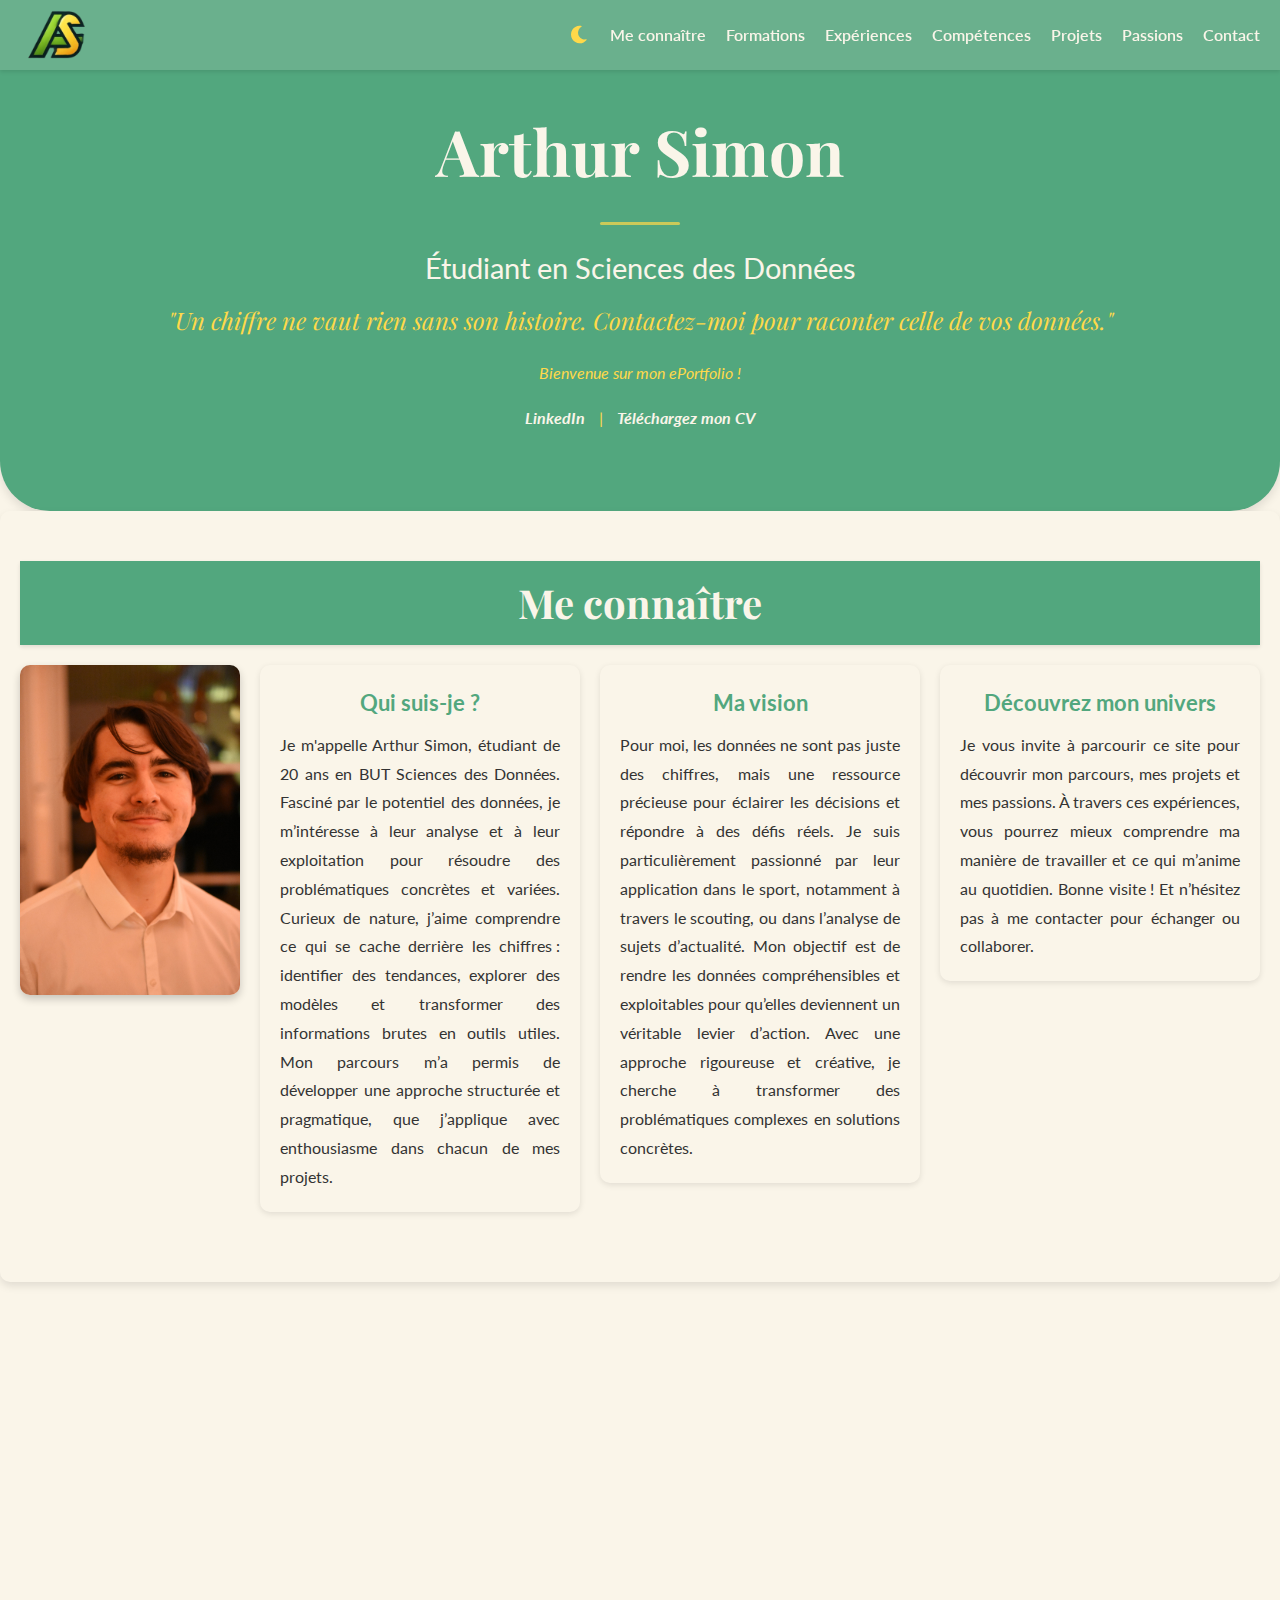
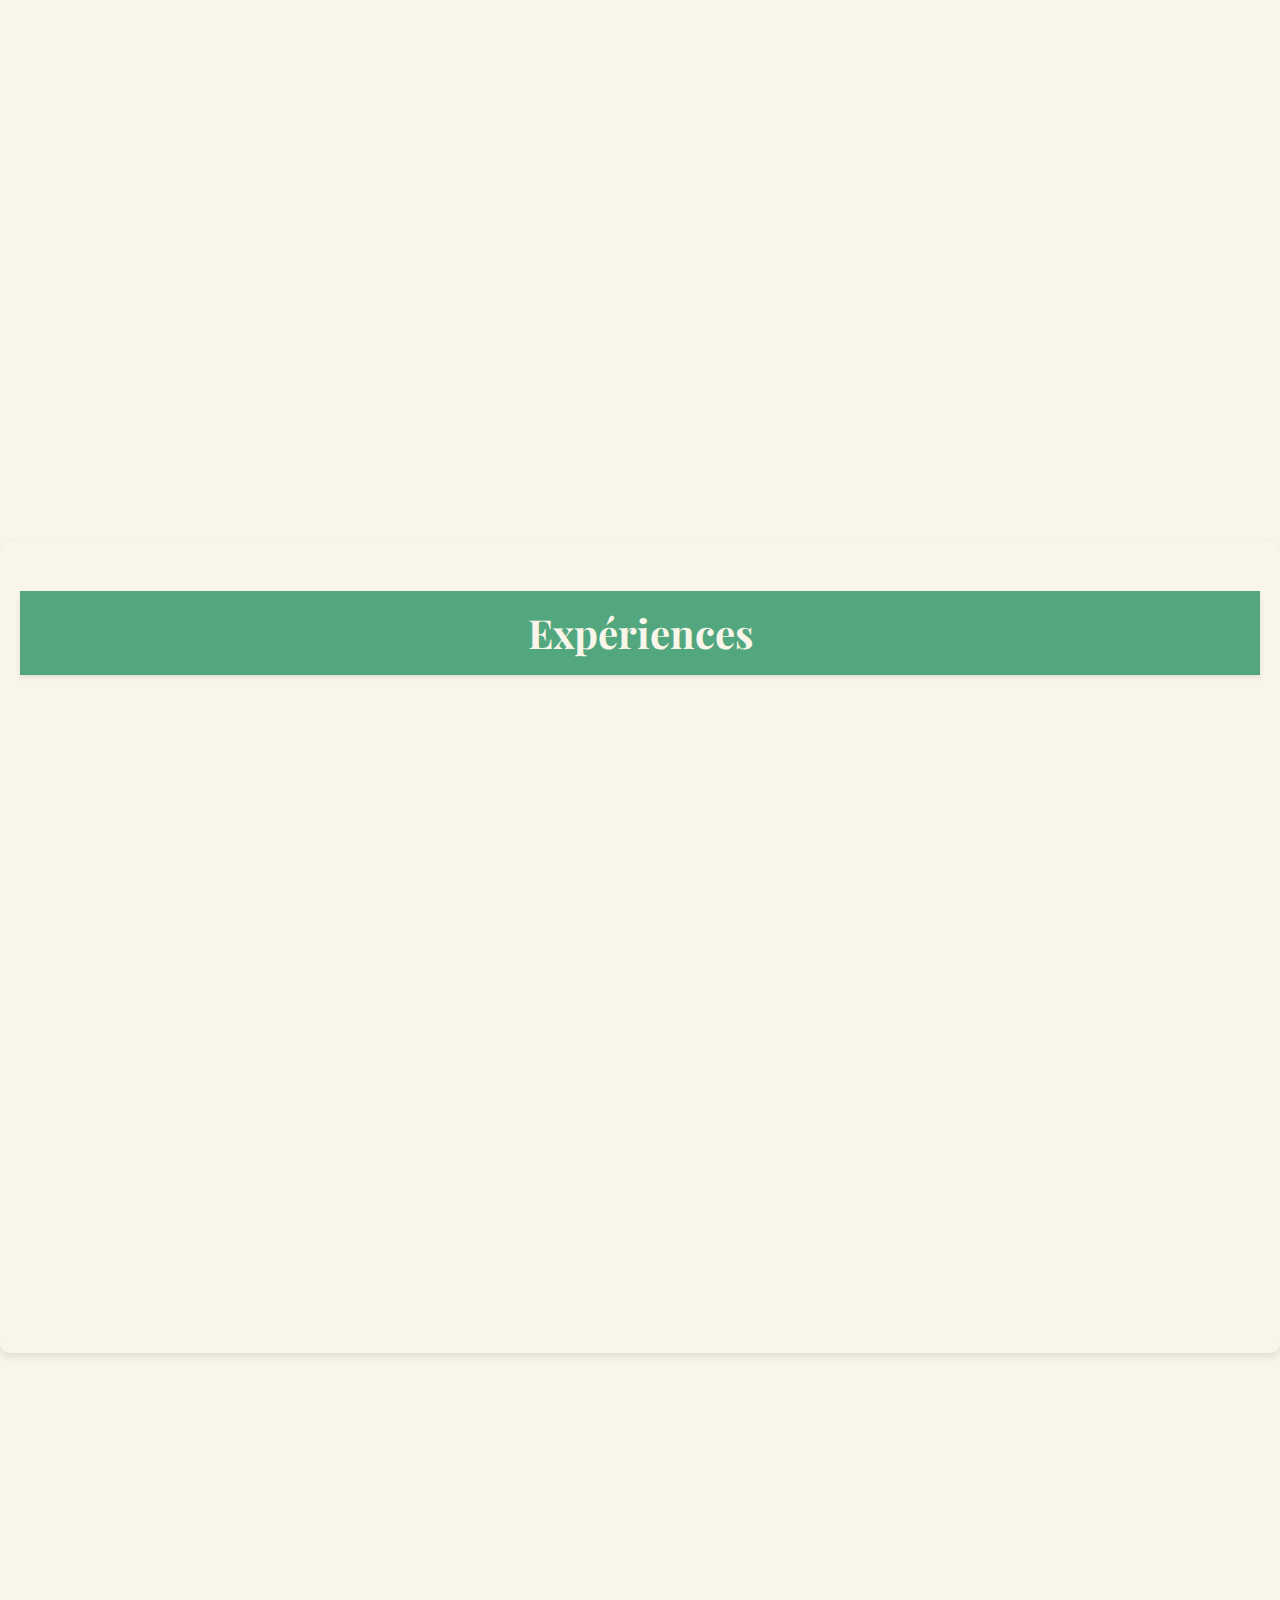
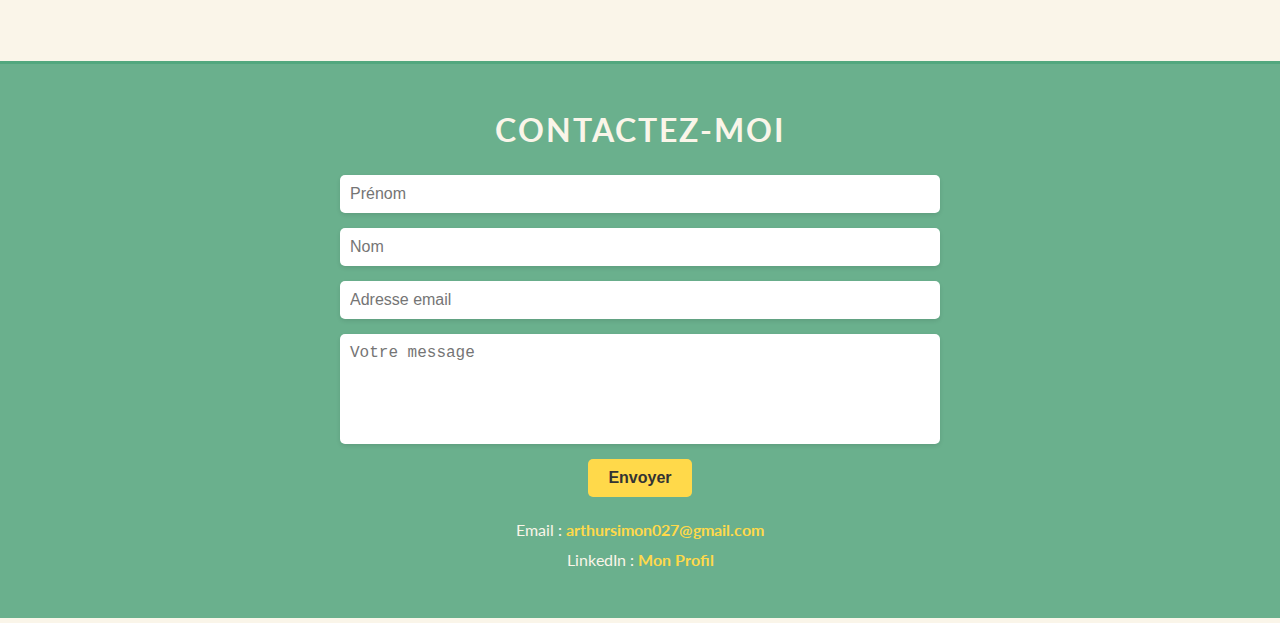
==== commit 4aa48120: "Update index.html" ====
--- a/index.html
+++ b/index.html
@@ -61,7 +61,7 @@
 			<section id="about" class="section-anim">
 				<div class="section-title">Me connaître</div> <!-- Bande verte -->
 				<div class="about-container">
-					<img src="Images/MOI.jpg" alt="Photo d'Arthur Simon" class="id-photo">
+					<img src="Images/MOI2.jpg" alt="Photo d'Arthur Simon" class="id-photo">
 						<div class="about-item">
 							<h3>Qui suis-je ?</h3>
 							<p>Je m'appelle Arthur Simon, étudiant de 20 ans en BUT Sciences des Données. Fasciné par le potentiel des données, je m’intéresse à leur analyse et à leur exploitation pour résoudre des problématiques concrètes et variées.
@@ -429,4 +429,4 @@
 	<script src="script.js"></script>
 
 </body>
-</html>+</html>
--- a/CSS/style.css
+++ b/CSS/style.css
@@ -96,7 +96,6 @@
     margin: 20px auto;
     border-radius: 5px;
 }
-
 
 /* Barre de navigation */
 nav {
@@ -219,6 +218,7 @@
 }
 
 
+
 /* Sections */
 section {
     padding: 70px 20px;
@@ -237,7 +237,7 @@
 }
 
 section p {
-    text-align: justify;
+	text-align: justify;
     font-family: 'Lato', sans-serif; /* Police moderne pour les paragraphes */
     font-size: 1rem;
     max-width: 800px;
@@ -266,7 +266,6 @@
 }
 
 
-
 /* Grille de projets */
 .projects-grid {
     display: flex;
@@ -370,6 +369,7 @@
 
 /* Photo dans la section "Me connaître" */
 
+
 /* Conteneur Flex pour l'image et le texte */
 .about-container {
     display: flex;
@@ -492,46 +492,58 @@
 
 /* Conteneur des logos */
 .logos-container {
-    display: grid; /* Utilisation de la grille pour une répartition optimale */
+    display: grid; /* Grille pour une répartition optimale */
     grid-template-columns: repeat(auto-fit, minmax(120px, 1fr)); /* Colonnes dynamiques */
-    gap: 30px; /* Espacement uniforme entre les éléments */
-    justify-items: center; /* Centre chaque élément horizontalement */
-    align-items: center; /* Centre chaque élément verticalement */
-    padding: 20px; /* Espacement interne autour des logos */
+    gap: 30px; /* Espacement uniforme */
+    justify-items: center; /* Centrage horizontal des éléments */
+    align-items: center; /* Centrage vertical des éléments */
+    padding: 20px; /* Espacement autour */
 }
 
 /* Style de chaque logo */
 .logo-item {
-    text-align: center; /* Centre le texte sous chaque logo */
+    text-align: center; /* Centrer le texte sous chaque logo */
     display: flex;
     flex-direction: column;
-    align-items: center; /* Aligne les éléments au centre */
-    justify-content: center; /* Assure un centrage vertical */
+    align-items: center; /* Centre les éléments dans le conteneur */
+    justify-content: center;
 }
 
 /* Image du logo */
 .logo-item img {
-    width: 80%; /* Les logos occupent 80% de leur conteneur */
-    max-width: 150px; /* Limite maximale */
-    height: auto; /* Garde les proportions */
-    object-fit: contain; /* Assure que l'image ne se déforme pas */
-    transition: transform 0.3s ease; /* Animation au survol */
+    width: 80%; /* Taille uniforme des logos */
+    max-width: 120px; /* Taille maximale */
+    height: auto; /* Maintient les proportions */
+    object-fit: contain; /* Empêche les déformations */
+    transition: transform 0.3s ease; /* Animation de zoom */
 }
 
 /* Effet au survol */
 .logo-item img:hover {
-    transform: scale(1.1); /* Zoom léger au survol */
+    transform: scale(1.1); /* Zoom léger */
 }
 
 /* Texte sous les logos */
 .logo-item p {
-    font-size: 1rem; /* Taille du texte */
-    color: #333; /* Couleur du texte */
-    margin: 10px 0 0; /* Espacement au-dessus du texte */
+    margin: 10px 0 0; /* Espacement entre le logo et le texte */
+    font-size: 1rem; /* Taille de texte lisible */
+    color: #98c379; /* Couleur vert clair pour un contraste agréable */
     text-align: center; /* Centre le texte */
-    width: 100%; /* Assure que le texte est bien aligné sous le logo */
-    word-wrap: break-word; /* Permet de gérer les mots longs si nécessaire */
-}
+    word-wrap: break-word; /* Gère les mots longs */
+}
+
+/* Liens des logos */
+.logo-item a {
+    text-decoration: none; /* Retire le soulignement */
+    color: #98c379; /* Couleur par défaut identique au texte */
+    transition: color 0.3s ease; /* Animation de la couleur */
+}
+
+/* Couleur au survol des liens */
+.logo-item a:hover {
+    color: #b9e995; /* Accentuation de la couleur au survol */
+}
+
 
 
 /* Responsive Design pour les petits écrans */
@@ -561,7 +573,6 @@
 }
 
 
-
 /* Logo (gauche) */
 .logo-container img {
     height: 60px; /* Ajuste la hauteur proche de celle de la barre */
@@ -571,21 +582,6 @@
 }
 
 
-
-/* Icône de traduction (droite) */
-.translate-icon {
-    display: flex;
-    align-items: center;
-}
-
-.translate-img {
-    height: 50px; /* Ajuste la hauteur proche de celle de la barre */
-    width: auto; /* Conserve les proportions */
-    cursor: pointer;
-    display: block; /* Évite les marges invisibles */
-    background: transparent; /* Supprime tout fond */
-}
-
 /* Section "Passions" */
 #passions {
     padding: 50px 20px;
@@ -598,6 +594,17 @@
     font-size: 2.5rem;
     color: #52A77E; /* Vert doux */
     margin-bottom: 40px;
+}
+
+/* Spécifique pour les liens de la section "Voyage" */
+#passions .passion a {
+    color: #006400; /* Vert foncé */
+    font-weight: bold; /* Accentuer les liens */
+}
+
+#passions .passion a:hover {
+    color: #008000; /* Vert plus clair au survol */
+    text-decoration: underline; /* Ajoute un soulignement subtil */
 }
 
 /* Conteneur pour les blocs */
@@ -656,6 +663,33 @@
     margin: 0;
 }
 
+/* Effet survol pour chaque bloc de passion */
+.passion:hover {
+    transform: translateY(-5px); /* Légère élévation */
+    box-shadow: 0 8px 16px rgba(0, 0, 0, 0.2); /* Accentue l'ombre */
+    transition: transform 0.3s ease, box-shadow 0.3s ease; /* Transition fluide */
+}
+
+/* Effet survol pour les images des passions */
+.passion-image:hover {
+    transform: scale(1.05); /* Zoom léger */
+    transition: transform 0.3s ease; /* Transition fluide */
+    box-shadow: 0 6px 12px rgba(0, 0, 0, 0.3); /* Ombre plus marquée */
+}
+
+/* Effet survol pour le titre */
+.passion-content h3:hover {
+    color: #E5C137; /* Couleur jaune pour le titre au survol */
+    text-shadow: 0 2px 4px rgba(0, 0, 0, 0.2); /* Effet de texte en surbrillance */
+    transition: color 0.3s ease, text-shadow 0.3s ease; /* Transition fluide */
+}
+
+/* Effet survol pour le texte */
+.passion-content p:hover {
+    color: #444; /* Légère variation de couleur pour le texte */
+}
+
+
 /* Responsive pour tablettes */
 @media (max-width: 768px) {
     .passion {
@@ -675,32 +709,6 @@
     .passion-content p {
         font-size: 0.9rem;
     }
-}
-
-/* Effet survol pour chaque bloc de passion */
-.passion:hover {
-    transform: translateY(-5px); /* Légère élévation */
-    box-shadow: 0 8px 16px rgba(0, 0, 0, 0.2); /* Accentue l'ombre */
-    transition: transform 0.3s ease, box-shadow 0.3s ease; /* Transition fluide */
-}
-
-/* Effet survol pour les images des passions */
-.passion-image:hover {
-    transform: scale(1.05); /* Zoom léger */
-    transition: transform 0.3s ease; /* Transition fluide */
-    box-shadow: 0 6px 12px rgba(0, 0, 0, 0.3); /* Ombre plus marquée */
-}
-
-/* Effet survol pour le titre */
-.passion-content h3:hover {
-    color: #E5C137; /* Couleur jaune pour le titre au survol */
-    text-shadow: 0 2px 4px rgba(0, 0, 0, 0.2); /* Effet de texte en surbrillance */
-    transition: color 0.3s ease, text-shadow 0.3s ease; /* Transition fluide */
-}
-
-/* Effet survol pour le texte */
-.passion-content p:hover {
-    color: #444; /* Légère variation de couleur pour le texte */
 }
 
 /* Responsive pour téléphones */
@@ -985,7 +993,6 @@
 
 
 
-
 /* Style des titres des sections */
 .section-title {
     width: 100%;
@@ -1112,6 +1119,7 @@
     transition: transform 0.3s ease, box-shadow 0.3s ease;
 }
 
+
 /* Responsive Design - Ajuste pour les petits écrans */
 @media (max-width: 768px) {
     .timeline-item {
@@ -1137,6 +1145,7 @@
     }
 }
 
+
 /* Responsive pour très petits écrans */
 @media (max-width: 480px) {
     .timeline-item {
@@ -1155,6 +1164,10 @@
         font-size: 0.9rem; /* Réduit légèrement la taille du texte */
     }
 }
+
+
+
+
 
 
 /* Transition harmonieuse entre sections */
@@ -1280,6 +1293,7 @@
     }
 }
 
+
 /* Supprime les marges et les bordures inutiles */
 section {
     margin: 0; /* Supprime toute marge externe */
@@ -1296,5 +1310,199 @@
 
 
 
-
-
+/**********************************************************JavaScript*********************************************************** */
+
+.section-anim {
+    opacity: 0;
+    transform: translateY(50px);
+    transition: all 0.8s ease-out;
+}
+
+.section-anim.visible {
+    opacity: 1;
+    transform: translateY(0);
+}
+
+
+/* === Mode sombre pour les sections générales === */
+body.dark-mode section {
+    background-color: #252b26; /* Fond vert sombre */
+    color: #d4d4d4; /* Texte clair */
+}
+
+/* === Section #about en mode sombre === */
+body.dark-mode #about {
+    background-color: #252b26; /* Fond sombre */
+    color: #d4d4d4;
+}
+
+body.dark-mode #about .about-container {
+    background-color: #2b3a32; /* Fond plus sombre pour le conteneur */
+    border: 1px solid #364d3b; /* Bordure harmonisée */
+    padding: 20px;
+    border-radius: 10px;
+}
+
+body.dark-mode #about .about-item {
+    background-color: #2b3a32; /* Fond sombre des cartes */
+    color: #d4d4d4;
+    padding: 15px;
+    border-radius: 8px;
+    box-shadow: 0 4px 8px rgba(0, 0, 0, 0.2); /* Ajout d'une ombre légère */
+}
+
+body.dark-mode #about .about-item h3 {
+    color: #98c379; /* Vert clair pour les titres */
+}
+
+body.dark-mode #about .about-item p {
+    color: #d4d4d4; /* Texte clair */
+}
+
+/* === Section #formations en mode sombre === */
+body.dark-mode #formations {
+    background-color: #252b26; /* Fond vert gris foncé */
+}
+
+body.dark-mode #formations .timeline-item {
+    background-color: #2b3a32; /* Fond sombre pour les éléments */
+    color: #d4d4d4;
+    padding: 15px;
+    border: 1px solid #364d3b; /* Bordure verte foncée */
+    border-radius: 8px;
+    box-shadow: 0 4px 8px rgba(0, 0, 0, 0.2); /* Ombre douce */
+}
+
+body.dark-mode #formations .timeline-date {
+    background-color: #364d3b; /* Fond pour les dates */
+    color: #98c379; /* Vert clair pour le texte */
+    padding: 5px 10px;
+    border-radius: 5px;
+}
+
+body.dark-mode #formations .timeline-content h3 {
+    color: #98c379; /* Vert clair pour les titres */
+}
+
+body.dark-mode #formations .timeline-content p {
+    color: #d4d4d4; /* Texte clair */
+}
+
+/* === Section #experiences === */
+body.dark-mode #experiences {
+    background-color: #252b26;
+}
+
+body.dark-mode #experiences .experience-item {
+    background-color: #2b3a32; /* Fond sombre des expériences */
+    color: #d4d4d4;
+    padding: 15px;
+    border: 1px solid #364d3b; /* Bordure verte foncée */
+    border-radius: 8px;
+    box-shadow: 0 4px 8px rgba(0, 0, 0, 0.2); /* Ombre douce */
+}
+
+body.dark-mode #experiences .experience-date {
+    background-color: #364d3b; /* Fond sombre pour les dates */
+    color: #98c379; /* Vert clair pour les dates */
+    padding: 5px 10px;
+    border-radius: 5px;
+}
+
+body.dark-mode #experiences .experience-content h3 {
+    color: #98c379; /* Vert clair pour les titres */
+}
+
+body.dark-mode #experiences .experience-content p {
+    color: #d4d4d4; /* Texte clair */
+}
+
+/* === Section #skills === */
+body.dark-mode #skills {
+    background-color: #252b26;
+}
+
+body.dark-mode #skills .skills-container {
+    background-color: #2b3a32;
+    border-radius: 8px;
+    padding: 20px;
+    box-shadow: 0 4px 8px rgba(0, 0, 0, 0.2); /* Ombre douce */
+}
+
+body.dark-mode #skills .skill-block {
+    background-color: #2b3a32;
+    color: #d4d4d4;
+    padding: 15px;
+    border: 1px solid #364d3b; /* Bordure verte foncée */
+    border-radius: 8px;
+    box-shadow: 0 4px 8px rgba(0, 0, 0, 0.2);
+}
+
+body.dark-mode #skills .skill-block h3 {
+    color: #98c379; /* Vert clair pour les titres */
+}
+
+/* === Section #projects === */
+body.dark-mode #projects {
+    background-color: #252b26;
+}
+
+body.dark-mode #projects .project-card {
+    background-color: #2b3a32;
+    color: #d4d4d4;
+    padding: 15px;
+    border: 1px solid #364d3b;
+    border-radius: 8px;
+    box-shadow: 0 4px 8px rgba(0, 0, 0, 0.2);
+}
+
+body.dark-mode #projects .project-card h3 {
+    color: #98c379;
+}
+
+/* === Section #passions === */
+body.dark-mode #passions {
+    background-color: #252b26;
+}
+
+body.dark-mode #passions .passion {
+    background-color: #2b3a32;
+    color: #d4d4d4;
+    padding: 15px;
+    border: 1px solid #364d3b;
+    border-radius: 8px;
+    box-shadow: 0 4px 8px rgba(0, 0, 0, 0.2);
+}
+
+body.dark-mode #passions .passion h3 {
+    color: #98c379; /* Vert clair */
+}
+
+body.dark-mode #passions .passion p {
+    color: #d4d4d4;
+}
+
+
+
+/* Style de la bascule de thème */
+.theme-toggle {
+    margin-left: auto; /* Aligner le toggle à droite */
+    margin-right: 20px; /* Espacer avant "Me connaître" */
+    display: flex;
+    align-items: center;
+    cursor: pointer;
+    font-size: 20px;
+    color: #FFD94A; /* Couleur jaune */
+    transition: color 0.3s ease, transform 0.3s ease;
+}
+
+.theme-toggle:hover {
+    transform: scale(1.1);
+    color: #FFA500; /* Couleur accentuée au survol */
+}
+
+.theme-toggle i {
+    pointer-events: none;
+}
+
+
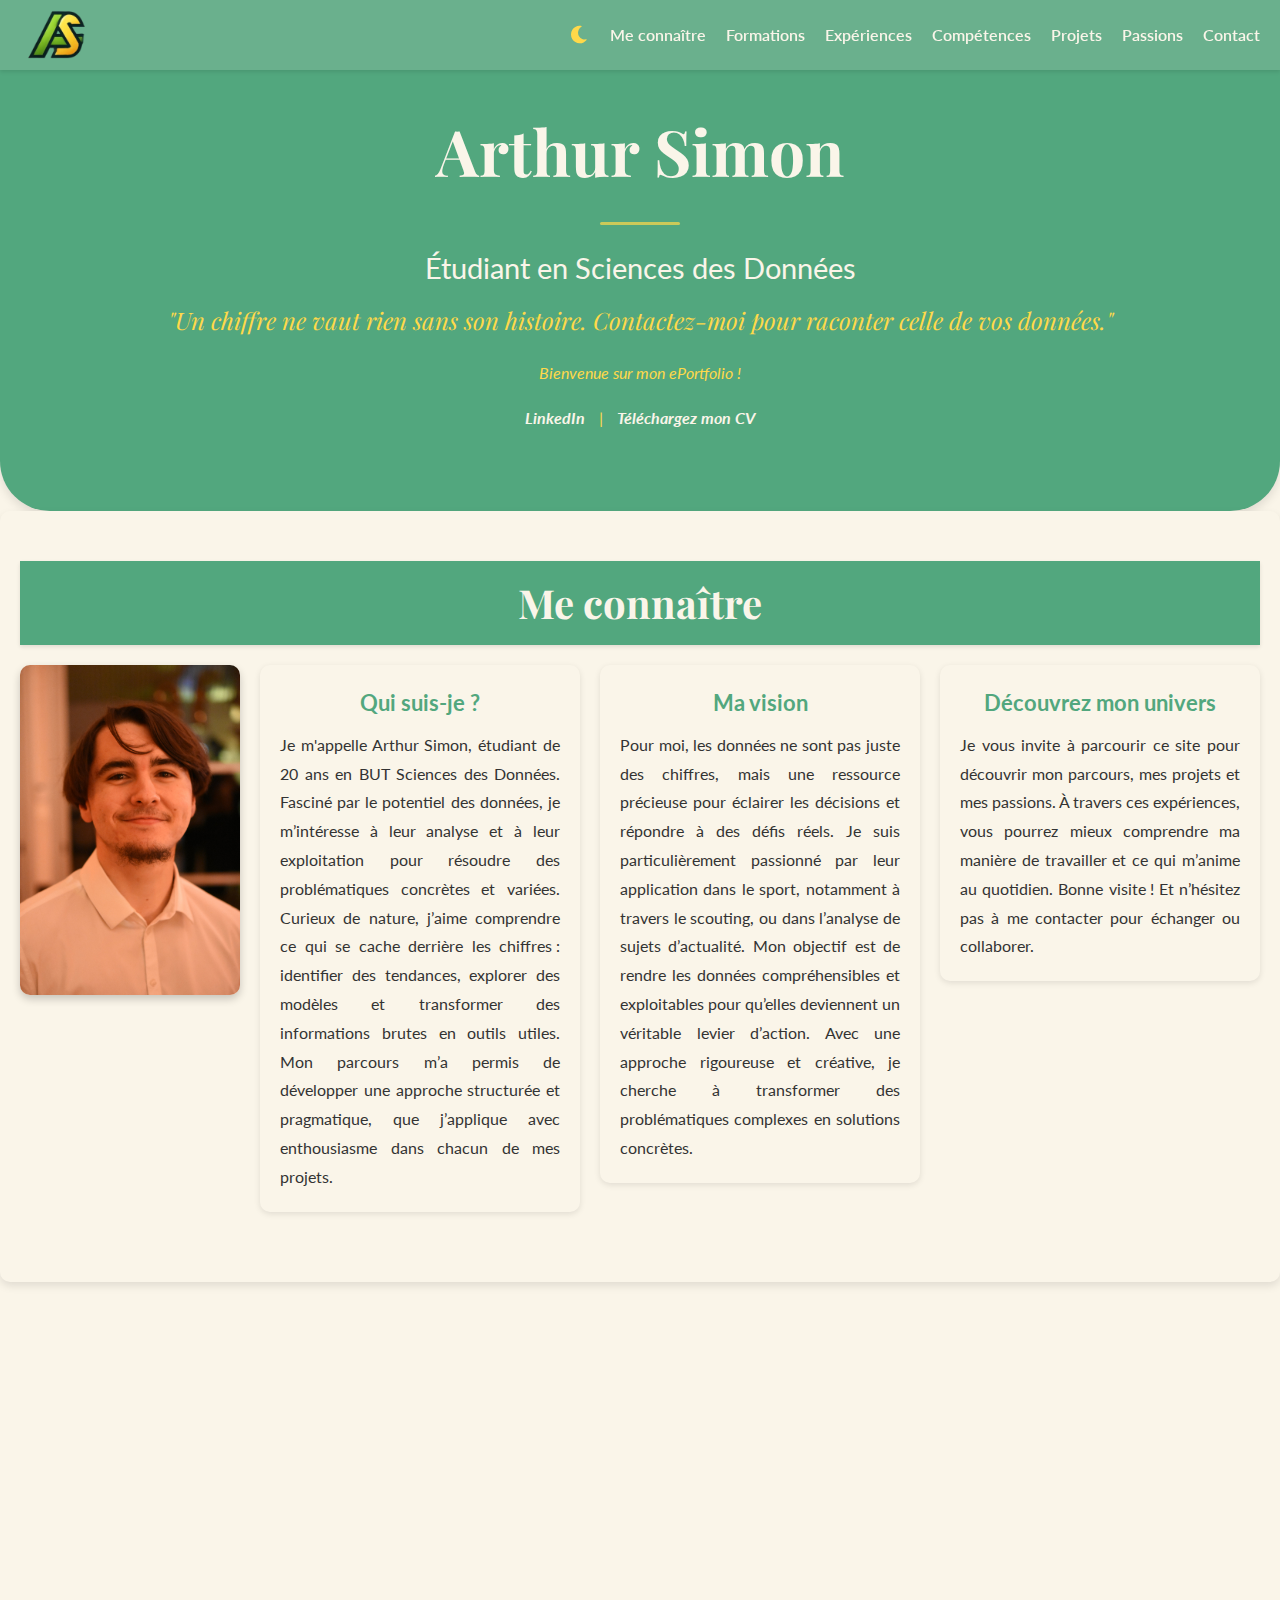
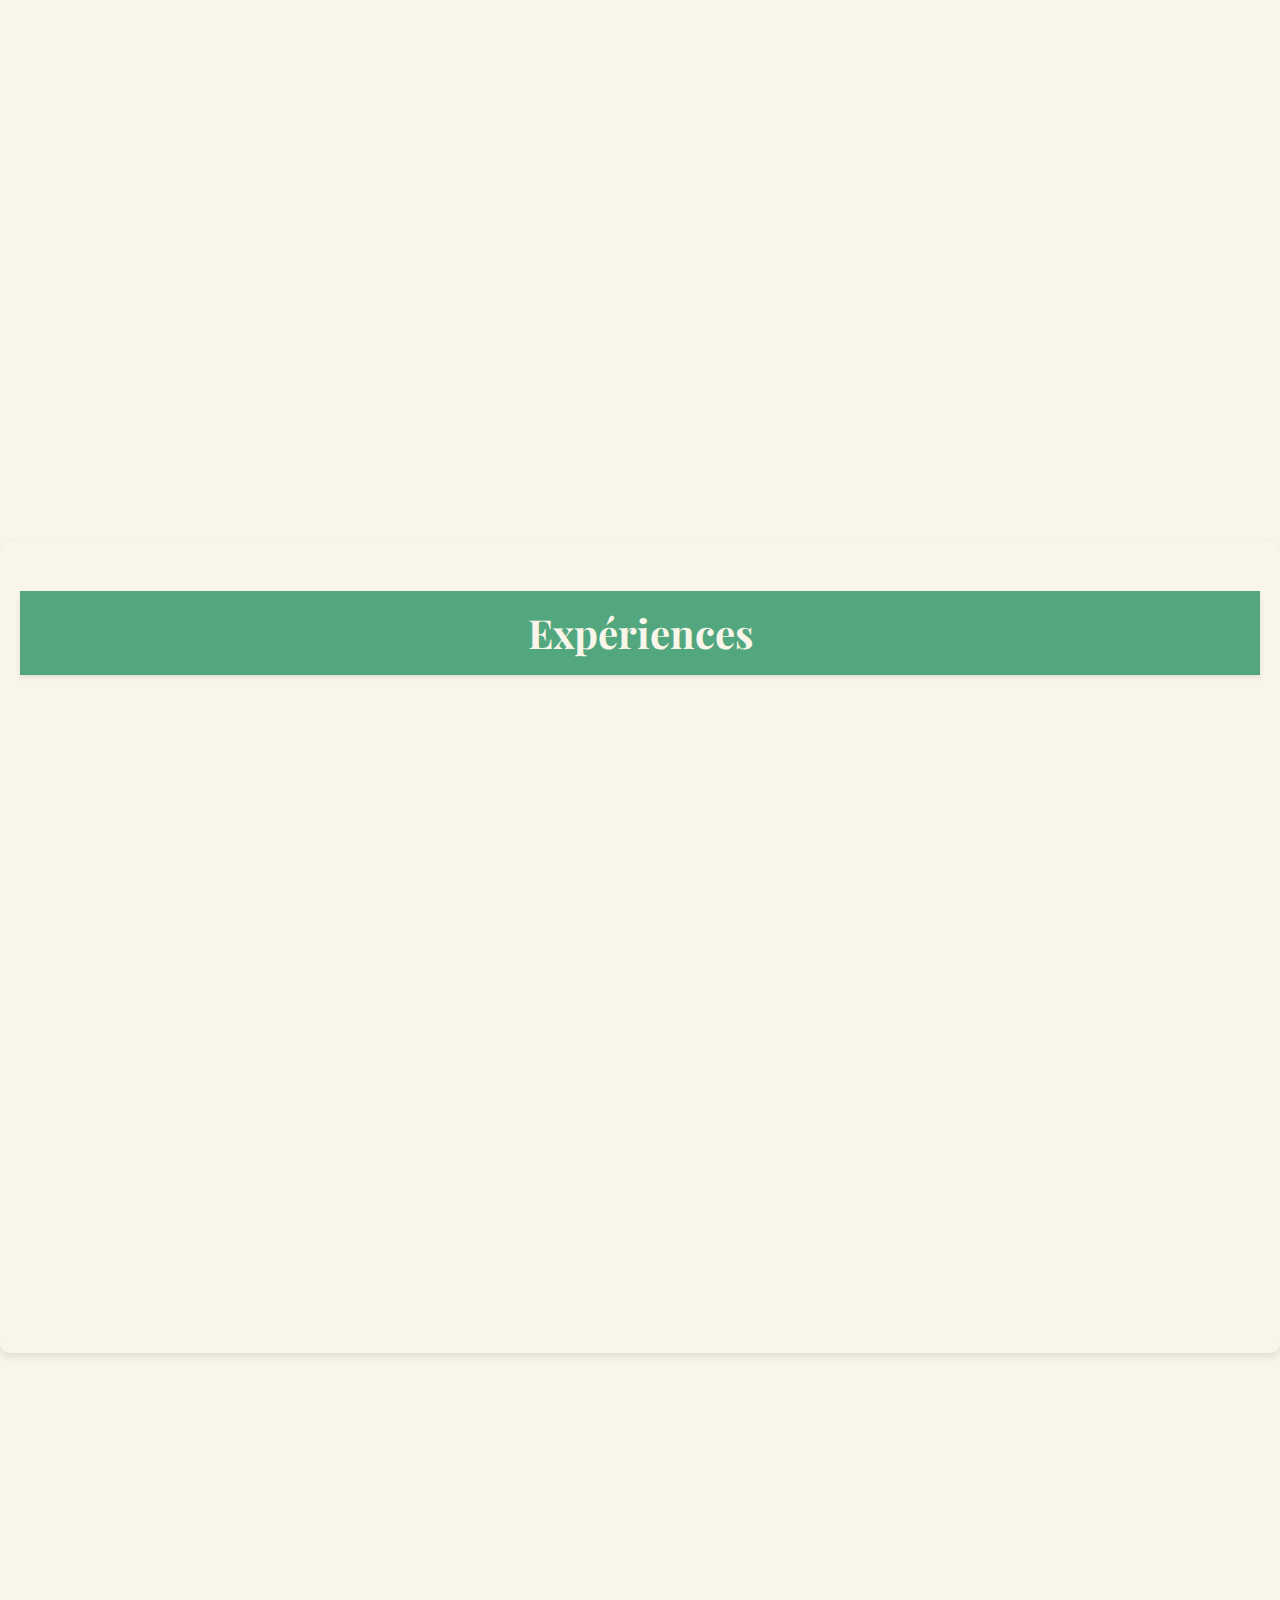
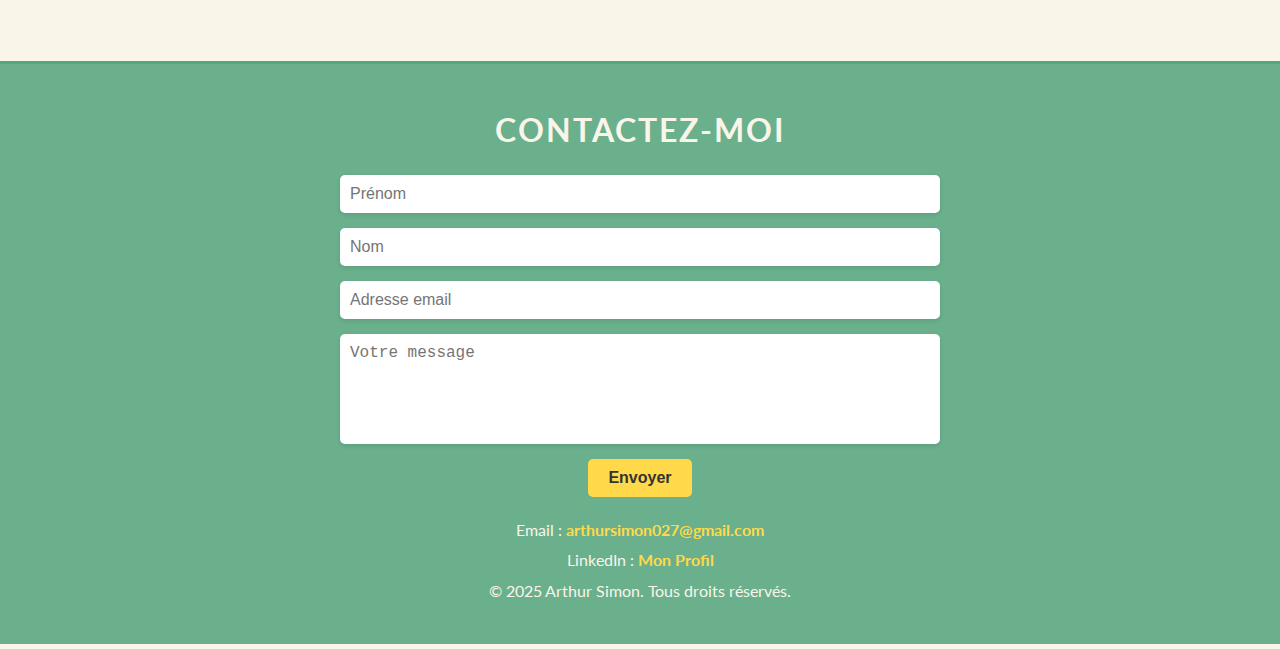
==== commit 6488960a: "Update index.html" ====
--- a/index.html
+++ b/index.html
@@ -339,7 +339,7 @@
 						<div class="project-card">
 							<a href="projet2.html" target="_blank">
 								<div class="project-image" style="background-image: url('Images/REPORTING.png');"></div>
-								<h3>One day in Brasil : Modélisation, intégration et visualisation d'un SID</h3>
+								<h3>One day in Brazil : SID d'un commerce en ligne brésilien</h3>
 							</a>
 						</div>
 						<!-- Projet 3 -->
@@ -423,10 +423,11 @@
 					<p>Email : <a href="mailto:arthursimon027@gmail.com">arthursimon027@gmail.com</a></p>
 					<p>LinkedIn : <a href="https://www.linkedin.com/in/arthur-simon-333176282/" target="_blank">Mon Profil</a></p>
 				</div>
+				<p class="copyright">&copy; 2025 Arthur Simon. Tous droits réservés.</p>
 			</footer>
 		</div>
 	<!-- Placez cette balise juste avant la fermeture de </body> -->
-	<script src="script.js"></script>
+	<script src="JS/script.js"></script>
 
 </body>
 </html>
--- a/CSS/style.css
+++ b/CSS/style.css
@@ -463,32 +463,6 @@
     }
 }
 
-/* Section des compétences */
-/* Conteneur global pour Langages et Outils */
-.skills-container {
-    display: flex;
-    justify-content: space-between; /* Sépare les deux sections horizontalement */
-    align-items: flex-start; /* Aligne verticalement en haut */
-    gap: 60px; /* Espacement horizontal entre les deux sections */
-    margin: 40px 0; /* Espacement vertical avec les autres sections */
-    flex-wrap: wrap; /* Permet d'ajuster automatiquement les sections si l'écran est plus petit */
-}
-
-/* Section individuelle */
-.skills-section {
-    width: 45%; /* Réduit la largeur pour équilibrer l'espace entre les sections */
-    text-align: center; /* Centre les titres */
-}
-
-/* Titre des sections (Langages/Outils) */
-.skills-title {
-    font-family: 'Playfair Display', serif; /* Police élégante */
-    font-size: 1.8rem; /* Taille du titre */
-    font-weight: bold;
-    color: #52A77E; /* Vert doux */
-    margin-bottom: 20px; /* Espacement sous le titre */
-    text-align: center;
-}
 
 /* Conteneur des logos */
 .logos-container {
@@ -730,20 +704,39 @@
     }
 }
 
-
-/* Conteneur des compétences */
+/* Section des compétences */
+/* Conteneur global pour Langages et Outils */
+
 .skills-container {
     display: flex;
-    flex-wrap: wrap; /* Permet de passer en ligne suivante si l'espace est insuffisant */
-    justify-content: space-between; /* Espace équitable entre les blocs */
-    align-items: stretch; /* Égalise les hauteurs des blocs */
-    gap: 20px; /* Espacement entre les blocs */
+    flex-wrap: wrap;
+    justify-content: space-between;
+    align-items: stretch;
+    gap: 20px;
     margin-top: 20px;
     margin-bottom: 20px;
-    padding: 20px; /* Ajoute du padding pour plus de confort */
-    background-color: #f5fdf9; /* Vert pâle pour le fond global */
-    border-radius: 15px; /* Coins arrondis pour le conteneur global */
-}
+    padding: 20px;
+    background-color: #f5fdf9; /* Fond clair */
+    border-radius: 15px;
+}
+
+/* Section individuelle */
+.skills-section {
+    width: 45%; /* Réduit la largeur pour équilibrer l'espace entre les sections */
+    text-align: center; /* Centre les titres */
+}
+
+/* Titre des sections (Langages/Outils) */
+.skills-title {
+    font-family: 'Playfair Display', serif; /* Police élégante */
+    font-size: 1.8rem; /* Taille du titre */
+    font-weight: bold;
+    color: #52A77E; /* Vert doux */
+    margin-bottom: 20px; /* Espacement sous le titre */
+    text-align: center;
+}
+
+
 
 /* Style des blocs de compétences */
 .skill-block {
@@ -790,37 +783,70 @@
     text-align: justify; /* Aligne le texte pour une apparence propre */
 }
 
-/* Réponse adaptative pour les petits écrans */
-@media (max-width: 1200px) { /* Ordinateur portable */
+/* === Ordinateur portable (écrans moyens) === */
+@media (max-width: 1200px) {
+    .skills-container {
+        display: flex;
+        flex-wrap: wrap; /* Empile les éléments si nécessaire */
+        justify-content: center; /* Centre les éléments */
+        gap: 20px;
+        padding: 10px; /* Réduction du padding global */
+    }
+
     .skill-block {
-        max-width: 45%; /* Affiche deux blocs par ligne */
-    }
-}
-
-@media (max-width: 768px) { /* Tablettes */
+        flex: 1 1 calc(50% - 20px); /* Deux blocs par ligne */
+        max-width: calc(50% - 20px); /* Largeur maximale à 50% */
+        margin: 0 auto;
+        padding: 15px;
+        box-sizing: border-box;
+    }
+}
+
+
+
+/* === Tablettes === */
+@media (max-width: 768px) {
     .skills-container {
-        flex-direction: column; /* Les blocs s'empilent sur les petits écrans */
-        gap: 20px; /* Espacement vertical entre les blocs */
-    }
+        flex-direction: column; /* Empile les éléments verticalement */
+        justify-content: center;
+        align-items: center; /* Centre chaque bloc */
+        padding: 15px; /* Réduction supplémentaire du padding */
+        gap: 20px; /* Espacement entre les blocs */
+    }
+
     .skill-block {
-        max-width: 100%; /* Les blocs prennent toute la largeur */
-    }
-}
-
-@media (max-width: 480px) { /* Téléphones */
+        flex: 1 1 100%; /* Chaque bloc occupe toute la largeur */
+        max-width: 100%; /* Largeur maximale */
+        padding: 15px;
+        margin: 0 auto;
+        text-align: center; /* Centre le contenu à l'intérieur des blocs */
+    }
+}
+
+/* === Téléphones === */
+@media (max-width: 480px) {
     .skills-container {
-        padding: 10px; /* Réduit le padding pour les petits écrans */
-    }
+        padding: 10px; /* Moins d'espacement sur mobile */
+        gap: 15px;
+    }
+
     .skill-block {
-        padding: 15px; /* Réduit l'espace intérieur des blocs */
-    }
+        padding: 15px;
+        max-width: 100%;
+        margin: 0 auto;
+        text-align: center;
+        box-shadow: none; /* Supprime les ombres pour un design plus simple */
+    }
+
     .skill-block h3 {
-        font-size: 1.3rem; /* Réduit la taille des titres pour les téléphones */
-    }
+        font-size: 1.3rem; /* Taille réduite des titres */
+    }
+
     .skill-block p {
-        font-size: 0.9rem; /* Réduit légèrement la taille du texte */
-    }
-}
+        font-size: 0.9rem; /* Réduction du texte */
+    }
+}
+
 
 
 
@@ -1482,6 +1508,94 @@
     color: #d4d4d4;
 }
 
+/* === Navigation === */
+body.dark-mode nav {
+    background-color: #2b3a32;
+    box-shadow: 0 2px 4px rgba(0, 0, 0, 0.3);
+}
+
+body.dark-mode nav .nav-links li a {
+    color: #d4d4d4;
+}
+
+body.dark-mode nav .nav-links li a:hover {
+    color: #98c379;
+}
+
+body.dark-mode nav .theme-toggle i {
+    color: #98c379;
+}
+
+/* === En-tête === */
+body.dark-mode header {
+    background-color: #2b3a32;
+    color: #d4d4d4;
+    box-shadow: 0 4px 8px rgba(0, 0, 0, 0.3);
+}
+
+body.dark-mode header h1 {
+    color: #98c379;
+    text-shadow: 0 2px 5px rgba(0, 0, 0, 0.3);
+}
+
+body.dark-mode header .separator {
+    background-color: #98c379;
+}
+
+/* === Section Contact === */
+body.dark-mode .footer-anim {
+    background-color: #2b3a32;
+    color: #d4d4d4;
+}
+
+body.dark-mode .footer-anim h2 {
+    color: #98c379;
+}
+
+body.dark-mode .footer-anim .contact-form input,
+body.dark-mode .footer-anim .contact-form textarea {
+    background-color: #2b3a32;
+    color: #d4d4d4;
+    border: 1px solid #364d3b;
+}
+
+body.dark-mode .footer-anim .contact-form button {
+    background-color: #98c379;
+    color: #2b3a32;
+}
+
+body.dark-mode .footer-anim .contact-info a {
+    color: #98c379;
+}
+
+/* Bande de titre des sections (dark mode avec effet moderne) */
+body.dark-mode .section-title {
+    background-color: #1f2a23; /* Vert foncé */
+    color: #98c379; /* Vert clair élégant */
+    text-shadow: 
+        0 0 5px rgba(152, 195, 121, 0.8), 
+        0 0 10px rgba(102, 153, 102, 0.6); /* Glow subtil */
+    box-shadow: 0 4px 8px rgba(0, 0, 0, 0.6); /* Ombre douce sous la bande */
+    border-radius: 8px; /* Coins arrondis pour un style moderne */
+    animation: modernGlow 2s infinite alternate; /* Animation subtile */
+}
+
+/* Animation d’effet lumineux (glow moderne) */
+@keyframes modernGlow {
+    0% {
+        text-shadow: 
+            0 0 5px rgba(152, 195, 121, 0.8), 
+            0 0 10px rgba(102, 153, 102, 0.6);
+    }
+    100% {
+        text-shadow: 
+            0 0 8px rgba(152, 195, 121, 1), 
+            0 0 15px rgba(102, 153, 102, 0.8);
+    }
+}
+
+
+
 
 
 /* Style de la bascule de thème */
